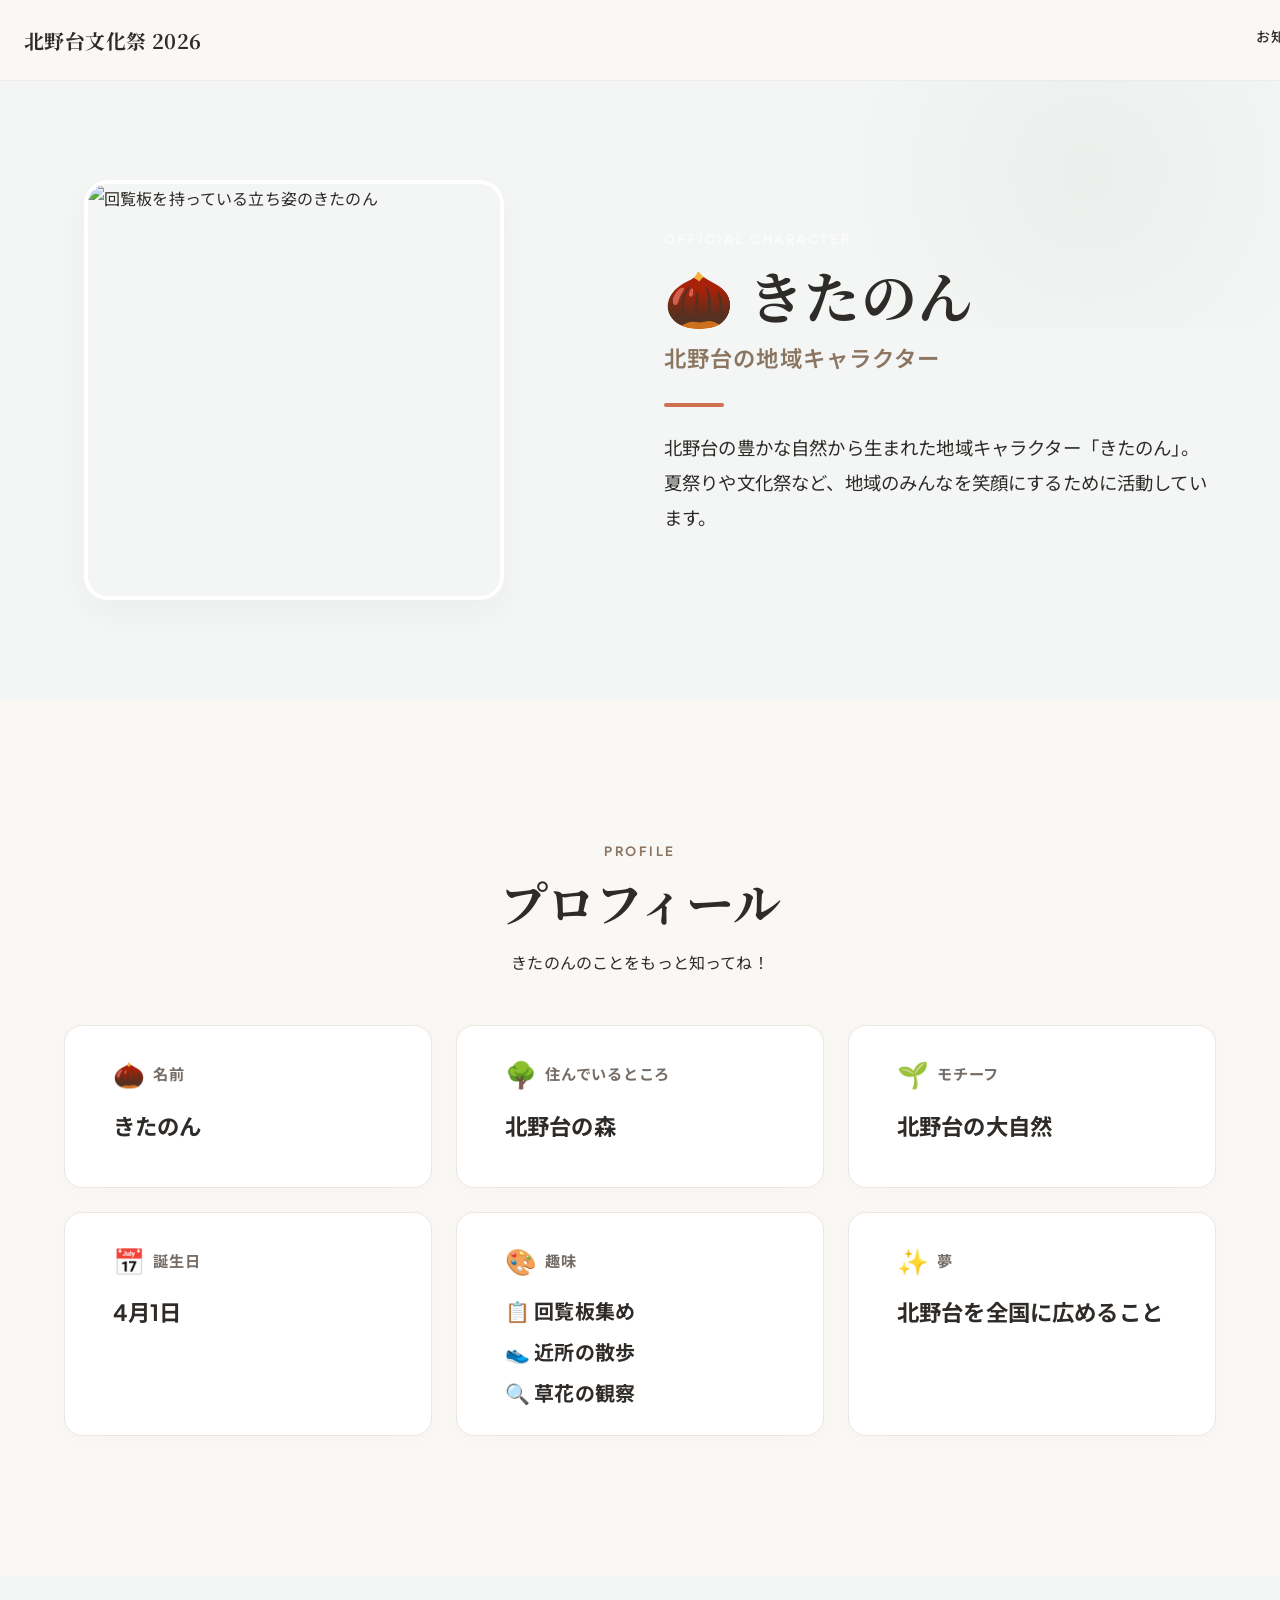
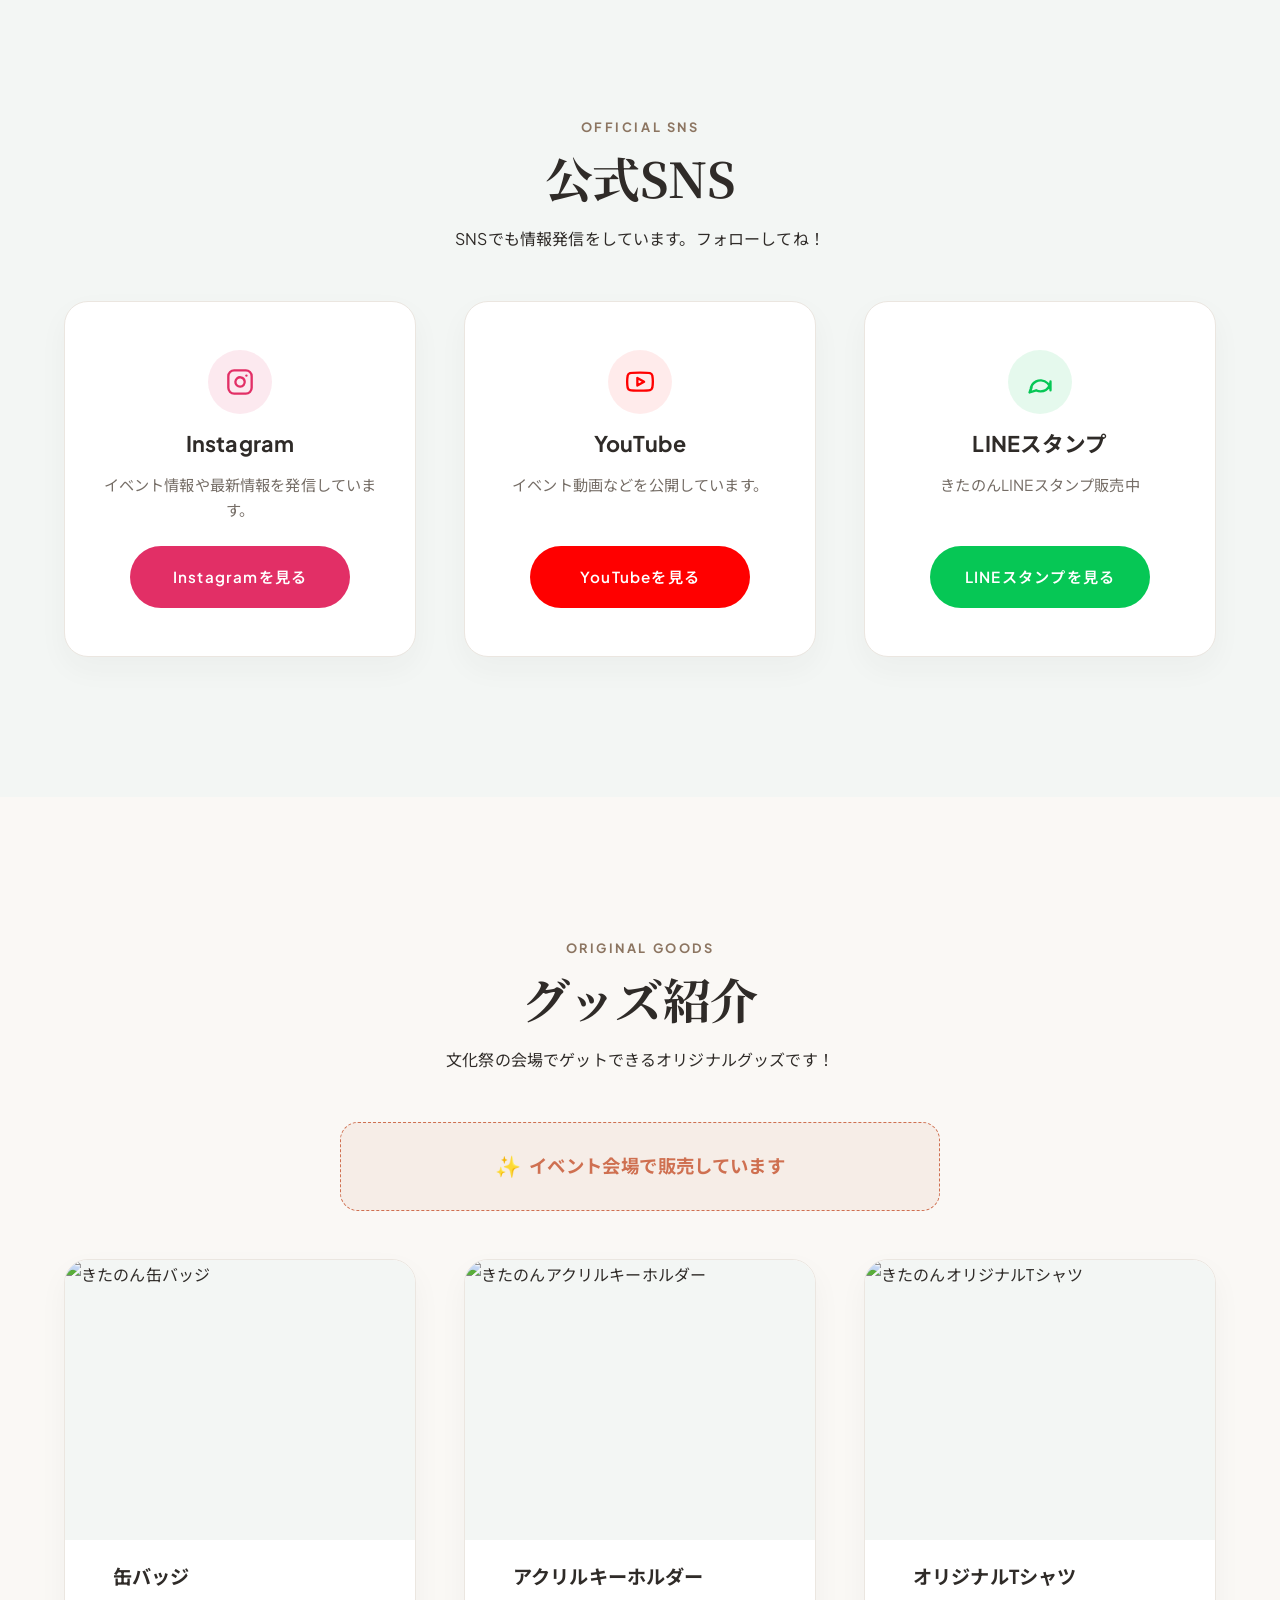
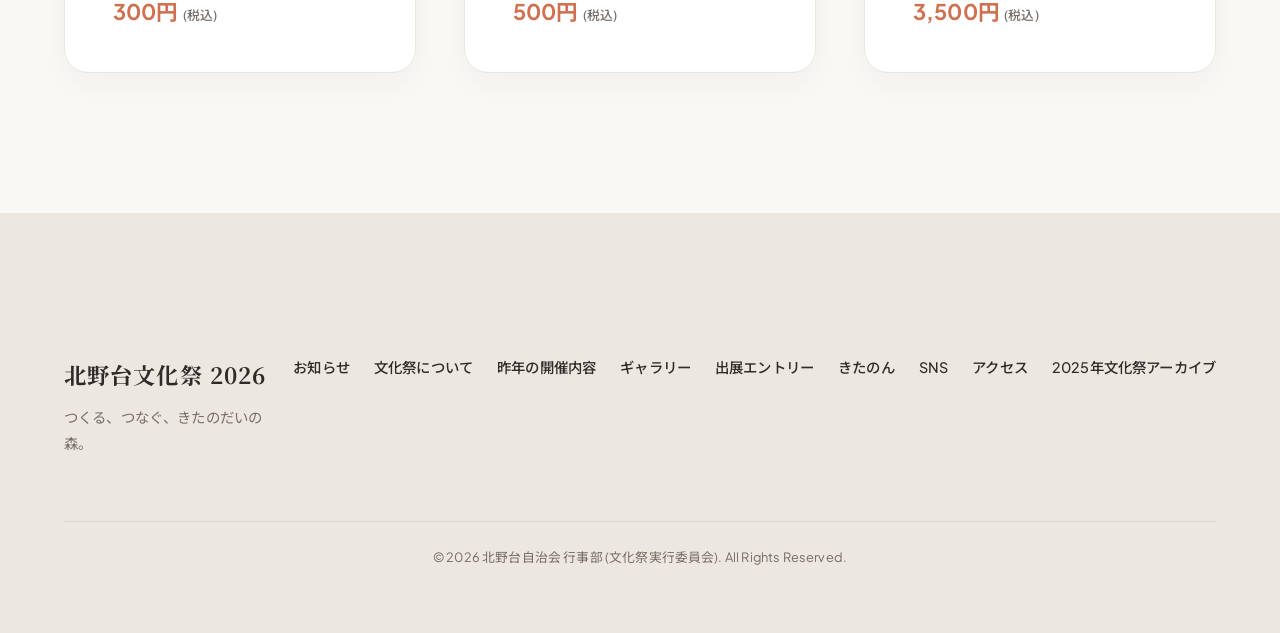
==== kitanon/index.html @ 53c48613 "Add files via upload" ====
<!DOCTYPE html>
<html lang="ja">
<head>
  <!-- Google tag (gtag.js) -->
  <script async src="https://www.googletagmanager.com/gtag/js?id=G-VJMRDQKWDQ"></script>
  <script>
    window.dataLayer = window.dataLayer || [];
    function gtag(){dataLayer.push(arguments);}
    gtag('js', new Date());

    gtag('config', 'G-VJMRDQKWDQ');
  </script>

  <meta charset="UTF-8">
  <meta name="viewport" content="width=device-width, initial-scale=1.0">
  <meta name="description" content="東京都八王子市北野台で開催される「北野台文化祭2026」の公式キャラクター「きたのん」の公式紹介ページです。プロフィール、公式SNS情報（Instagram, YouTube, LINEスタンプ）、オリジナルグッズ情報をご紹介します。">
  <meta name="keywords" content="きたのん,北野台文化祭,北野台自治会,地域キャラクター,八王子イベント">
  <title>案内役きたのん公式ページ｜北野台文化祭2026</title>
  <link rel="canonical" href="https://frxd89x89g-dot.github.io/kitanodai-bunkasai-2026/kitanon/">

  <!-- OGP / Facebook -->
  <meta property="og:type" content="website">
  <meta property="og:url" content="https://frxd89x89g-dot.github.io/kitanodai-bunkasai-2026/kitanon/">
  <meta property="og:title" content="案内役きたのん公式ページ｜北野台文化祭2026">
  <meta property="og:description" content="北野台の豊かな自然から生まれた地域キャラクター「きたのん」のご紹介。プロフィールやSNS、グッズ情報を掲載しています。">
  <meta property="og:image" content="https://frxd89x89g-dot.github.io/kitanodai-bunkasai-2026/assets/images/kitanon/kitanon_thumbsup.jpg">

  <!-- Twitter -->
  <meta property="twitter:card" content="summary_large_image">
  <meta property="twitter:url" content="https://frxd89x89g-dot.github.io/kitanodai-bunkasai-2026/kitanon/">
  <meta property="twitter:title" content="案内役きたのん公式ページ｜北野台文化祭2026">
  <meta property="twitter:description" content="北野台の豊かな自然から生まれた地域キャラクター「きたのん」のご紹介。">
  <meta property="twitter:image" content="https://frxd89x89g-dot.github.io/kitanodai-bunkasai-2026/assets/images/kitanon/kitanon_thumbsup.jpg">

  <!-- Preconnect to external assets -->
  <link rel="preconnect" href="https://fonts.googleapis.com">
  <link rel="preconnect" href="https://fonts.gstatic.com" crossorigin>

  <!-- Preload critical Hero resources -->
  <link rel="preload" href="../assets/images/kitanon/kitanon_kairan.jpg" as="image">

  <link rel="icon" type="image/png" href="../assets/images/favicon.png">
  <link rel="apple-touch-icon" href="../assets/images/favicon.png">

  <link rel="stylesheet" href="../index.css?v=9">

  <!-- JSON-LD Structured Data (WebPage, Organization) -->
  <script type="application/ld+json">
  [
    {
      "@context": "https://schema.org",
      "@type": "WebPage",
      "name": "案内役きたのん公式ページ｜北野台文化祭2026",
      "description": "北野台の豊かな自然から生まれた地域キャラクター「きたのん」のご紹介。プロフィールやSNS、グッズ情報を掲載しています。",
      "url": "https://frxd89x89g-dot.github.io/kitanodai-bunkasai-2026/kitanon/"
    }
  ]
  </script>
</head>
<body>

  <!-- ==========================================
       Header Navigation
       ========================================== -->
  <header class="header" id="header">
    <div class="header-container">
      <a href="../" class="logo">
        <span class="logo-text">北野台文化祭 2026</span>
      </a>
      <button class="nav-toggle" id="navToggle" aria-label="メニューを開閉する" aria-expanded="false">
        <span class="hamburger"></span>
      </button>
      <nav class="nav-menu" id="navMenu">
        <ul class="nav-list">
          <li><a href="../#news" class="nav-link">お知らせ</a></li>
          <li><a href="../#about" class="nav-link">文化祭について</a></li>
          <li><a href="../#highlights" class="nav-link">昨年の開催内容</a></li>
          <li><a href="../#gallery" class="nav-link">ギャラリー</a></li>
          <li><a href="../#entry" class="nav-link nav-cta">出展エントリー</a></li>
          <li><a href="#" class="nav-link active">きたのん</a></li>
          <li><a href="../#instagram" class="nav-link">SNS</a></li>
          <li><a href="../#access" class="nav-link">アクセス</a></li>
        </ul>
      </nav>
    </div>
  </header>

  <main class="kitanon-page-main">
    <!-- ==========================================
         Hero Section
         ========================================== -->
    <section class="section kitanon-hero-section">
      <div class="kitanon-hero-bg-decor"></div>
      <div class="container kitanon-hero-container">
        <div class="kitanon-hero-grid">
          <div class="kitanon-hero-img-wrapper">
            <img src="../assets/images/kitanon/kitanon_kairan.jpg" alt="回覧板を持っている立ち姿のきたのん" class="kitanon-hero-img" width="812" height="812" fetchpriority="high">
          </div>
          <div class="kitanon-hero-content">
            <span class="section-tag-light">Official Character</span>
            <h1 class="kitanon-hero-title">🌰 きたのん</h1>
            <p class="kitanon-hero-subtitle">北野台の地域キャラクター</p>
            <div class="kitanon-hero-divider"></div>
            <p class="kitanon-hero-description">
              北野台の豊かな自然から生まれた地域キャラクター「きたのん」。<br>
              夏祭りや文化祭など、地域のみんなを笑顔にするために活動しています。
            </p>
          </div>
        </div>
      </div>
    </section>

    <!-- ==========================================
         Profile Section
         ========================================== -->
    <section class="section kitanon-profile-section fade-in-section" id="profile">
      <div class="container">
        <div class="section-header">
          <span class="section-tag">Profile</span>
          <h2>プロフィール</h2>
          <p>きたのんのことをもっと知ってね！</p>
        </div>

        <div class="profile-card-grid">
          <!-- Name -->
          <div class="profile-card">
            <div class="profile-card-header">
              <span class="profile-card-icon">🌰</span>
              <h3>名前</h3>
            </div>
            <p class="profile-card-value font-serif">きたのん</p>
          </div>

          <!-- Lives in -->
          <div class="profile-card">
            <div class="profile-card-header">
              <span class="profile-card-icon">🌳</span>
              <h3>住んでいるところ</h3>
            </div>
            <p class="profile-card-value">北野台の森</p>
          </div>

          <!-- Motive -->
          <div class="profile-card">
            <div class="profile-card-header">
              <span class="profile-card-icon">🌱</span>
              <h3>モチーフ</h3>
            </div>
            <p class="profile-card-value">北野台の大自然</p>
          </div>

          <!-- Birthday -->
          <div class="profile-card">
            <div class="profile-card-header">
              <span class="profile-card-icon">📅</span>
              <h3>誕生日</h3>
            </div>
            <p class="profile-card-value">4月1日</p>
          </div>

          <!-- Hobbies -->
          <div class="profile-card profile-card-wide">
            <div class="profile-card-header">
              <span class="profile-card-icon">🎨</span>
              <h3>趣味</h3>
            </div>
            <ul class="profile-hobbies-list">
              <li>📋 回覧板集め</li>
              <li>👟 近所の散歩</li>
              <li>🔍 草花の観察</li>
            </ul>
          </div>

          <!-- Dream -->
          <div class="profile-card profile-card-wide">
            <div class="profile-card-header">
              <span class="profile-card-icon">✨</span>
              <h3>夢</h3>
            </div>
            <p class="profile-card-value">北野台を全国に広めること</p>
          </div>
        </div>
      </div>
    </section>

    <!-- ==========================================
         Official SNS Section
         ========================================== -->
    <section class="section kitanon-sns-section fade-in-section" id="sns">
      <div class="container">
        <div class="section-header">
          <span class="section-tag">Official SNS</span>
          <h2>公式SNS</h2>
          <p>SNSでも情報発信をしています。フォローしてね！</p>
        </div>

        <div class="sns-card-grid">
          <!-- Instagram -->
          <div class="sns-card instagram-card">
            <div class="sns-card-top">
              <div class="sns-brand-icon-wrapper">
                <svg width="24" height="24" viewBox="0 0 24 24" fill="none" stroke="currentColor" stroke-width="2" stroke-linecap="round" stroke-linejoin="round" class="sns-brand-svg"><rect x="2" y="2" width="20" height="20" rx="5" ry="5"></rect><path d="M16 11.37A4 4 0 1 1 12.63 8 4 4 0 0 1 16 11.37z"></path><line x1="17.5" y1="6.5" x2="17.51" y2="6.5"></line></svg>
              </div>
              <h3>Instagram</h3>
            </div>
            <p class="sns-card-text">イベント情報や最新情報を発信しています。</p>
            <a href="https://www.instagram.com/kitanon_official?igsh=emJiM3R0M3NsOXU2&utm_source=qr" target="_blank" rel="noopener noreferrer" class="btn btn-primary sns-card-btn">Instagramを見る</a>
          </div>

          <!-- YouTube -->
          <div class="sns-card youtube-card">
            <div class="sns-card-top">
              <div class="sns-brand-icon-wrapper">
                <svg width="24" height="24" viewBox="0 0 24 24" fill="none" stroke="currentColor" stroke-width="2" stroke-linecap="round" stroke-linejoin="round" class="sns-brand-svg"><path d="M22.54 6.42a2.78 2.78 0 0 0-1.94-2C18.88 4 12 4 12 4s-6.88 0-8.6.46a2.78 2.78 0 0 0-1.94 2A29 29 0 0 0 1 11.75a29 29 0 0 0 .46 5.33A2.78 2.78 0 0 0 3.4 19c1.72.46 8.6.46 8.6.46s6.88 0 8.6-.46a2.78 2.78 0 0 0 1.94-2 29 29 0 0 0 .46-5.25 29 29 0 0 0-.46-5.33z"></path><polygon points="9.75 15.02 15.5 11.75 9.75 8.48 9.75 15.02"></polygon></svg>
              </div>
              <h3>YouTube</h3>
            </div>
            <p class="sns-card-text">イベント動画などを公開しています。</p>
            <a href="https://youtube.com/@kitanon_channel?si=VOa-i3s51Gn154EG" target="_blank" rel="noopener noreferrer" class="btn btn-primary sns-card-btn">YouTubeを見る</a>
          </div>

          <!-- LINE Sticker -->
          <div class="sns-card line-card">
            <div class="sns-card-top">
              <div class="sns-brand-icon-wrapper">
                <svg width="24" height="24" viewBox="0 0 24 24" fill="none" stroke="currentColor" stroke-width="2" stroke-linecap="round" stroke-linejoin="round" class="sns-brand-svg"><path d="M21 11.5a8.38 8.38 0 0 1-.9 3.8 8.5 8.5 0 0 1-7.6 4.7 8.38 8.38 0 0 1-3.8-.9L3 21l1.9-5.7a8.38 8.38 0 0 1-.9 3.8 8.5 8.5 0 0 1 4.7-7.6 8.38 8.38 0 0 1 3.8-.9h.5a8.48 8.48 0 0 1 8 8v.5z"></path></svg>
              </div>
              <h3>LINEスタンプ</h3>
            </div>
            <p class="sns-card-text">きたのんLINEスタンプ販売中</p>
            <a href="https://store.line.me/stickershop/product/32856111/ja" target="_blank" rel="noopener noreferrer" class="btn btn-primary sns-card-btn">LINEスタンプを見る</a>
          </div>
        </div>
      </div>
    </section>

    <!-- ==========================================
         Goods Section
         ========================================== -->
    <section class="section kitanon-goods-section fade-in-section" id="goods">
      <div class="container">
        <div class="section-header">
          <span class="section-tag">Original Goods</span>
          <h2>グッズ紹介</h2>
          <p>文化祭の会場でゲットできるオリジナルグッズです！</p>
        </div>

        <div class="goods-venue-alert">
          <span class="alert-icon">✨</span>
          <span class="alert-text">イベント会場で販売しています</span>
        </div>

        <div class="goods-card-grid">
          <!-- Badge -->
          <div class="goods-card">
            <div class="goods-card-image-wrapper">
              <img src="../assets/images/kitanon/goods_badge.jpg" alt="きたのん缶バッジ" class="goods-card-img" width="1024" height="768" loading="lazy">
            </div>
            <div class="goods-card-body">
              <h3>缶バッジ</h3>
              <p class="goods-price">300円 <span class="tax-include">(税込)</span></p>
            </div>
          </div>

          <!-- Keyholder -->
          <div class="goods-card">
            <div class="goods-card-image-wrapper">
              <img src="../assets/images/kitanon/goods_keyholder.jpg" alt="きたのんアクリルキーホルダー" class="goods-card-img" width="768" height="1024" loading="lazy">
            </div>
            <div class="goods-card-body">
              <h3>アクリルキーホルダー</h3>
              <p class="goods-price">500円 <span class="tax-include">(税込)</span></p>
            </div>
          </div>

          <!-- T-shirt -->
          <div class="goods-card">
            <div class="goods-card-image-wrapper">
              <img src="../assets/images/kitanon/goods_tshirt.jpg" alt="きたのんオリジナルTシャツ" class="goods-card-img" width="1000" height="893" loading="lazy">
            </div>
            <div class="goods-card-body">
              <h3>オリジナルTシャツ</h3>
              <p class="goods-price">3,500円 <span class="tax-include">(税込)</span></p>
            </div>
          </div>
        </div>
      </div>
    </section>
  </main>

  <!-- ==========================================
       Footer Section
       ========================================== -->
  <footer class="footer">
    <div class="container footer-container">
      <div class="footer-brand">
        <span class="footer-logo">北野台文化祭 2026</span>
        <p>つくる、つなぐ、きたのだいの森。</p>
      </div>
      <div class="footer-links">
        <a href="../#news">お知らせ</a>
        <a href="../#about">文化祭について</a>
        <a href="../#highlights">昨年の開催内容</a>
        <a href="../#gallery">ギャラリー</a>
        <a href="../#entry">出展エントリー</a>
        <a href="#">きたのん</a>
        <a href="../#instagram">SNS</a>
        <a href="../#access">アクセス</a>
        <a href="https://sites.google.com/view/kitanodai-fes2025" target="_blank" rel="noopener noreferrer">2025年文化祭アーカイブ</a>
      </div>
      <div class="footer-copyright">
        <p>&copy; 2026 北野台自治会 行事部 (文化祭実行委員会). All Rights Reserved.</p>
      </div>
    </div>
  </footer>

  <script src="../index.js"></script>
</body>
</html>
---- index.css ----
@import url('https://fonts.googleapis.com/css2?family=Noto+Sans+JP:wght@400;500;700&family=Noto+Serif+JP:wght@400;700&family=Plus+Jakarta+Sans:wght@400;500;600;700&display=swap');

/* ==========================================================================
   Design System Variables (Sophisticated Japandi Style)
   ========================================================================== */
:root {
  /* Color Palette (Warm Ivory, Soft Greens, Earthy Accents) */
  --bg-color: #FAF8F5;         /* Warm Ivory background (Japandi/Airbnb) */
  --main-color: #5F7361;       /* Deep Sage Green */
  --main-color-light: #F3F6F4; /* Ultra-soft Sage tint for sections */
  --sub-color: #8C7561;        /* Muted Acorn Brown */
  --accent-color: #CF7051;     /* Terracotta Red-Orange */
  --accent-color-hover: #BF5E3E;
  --text-color: #2F2B28;       /* Warm Charcoal */
  --text-muted: #756D66;       /* Muted gray-brown for captions */
  --card-bg: #FFFFFF;
  --border-color: #EBE6E0;     /* Extremely subtle warm border */

  /* Typography */
  --font-serif: 'Noto Serif JP', serif;
  --font-sans: 'Plus Jakarta Sans', 'Noto Sans JP', sans-serif;

  /* Spacing (Generous Airbnb/Apple spacing) */
  --spacing-xs: 8px;
  --spacing-sm: 16px;
  --spacing-md: 24px;
  --spacing-lg: 48px;
  --spacing-xl: 140px;        /* Generous 140px margins for desktop */

  /* Border Radius (Rounder MUJI/Studio style) */
  --radius-sm: 10px;
  --radius-md: 18px;
  --radius-lg: 24px;          /* 24px rounded corners */
  --radius-full: 9999px;

  /* Shadows (Super soft, high-blur premium shadows) */
  --shadow-sm: 0 4px 20px rgba(47, 43, 40, 0.02);
  --shadow-md: 0 12px 30px rgba(47, 43, 40, 0.04);
  --shadow-lg: 0 20px 50px rgba(47, 43, 40, 0.06);

  /* Transitions (Studio/Apple style cubic-bezier) */
  --transition-base: all 0.6s cubic-bezier(0.16, 1, 0.3, 1);
  --transition-bounce: all 0.8s cubic-bezier(0.175, 0.885, 0.32, 1.1);
}

/* ==========================================================================
   Reset & Base Styles
   ========================================================================== */
html {
  scroll-behavior: smooth;
  scroll-padding-top: 80px;
}
@media (max-width: 480px) {
  html {
    scroll-padding-top: 64px;
  }
}
.mobile-only {
  display: none !important;
}
*, *::before, *::after {
  box-sizing: border-box;
  margin: 0;
  padding: 0;
}

body {
  font-family: var(--font-sans);
  background-color: var(--bg-color);
  color: var(--text-color);
  line-height: 1.85; /* Extremely readable line-height */
  font-size: 16px;
  -webkit-font-smoothing: antialiased;
  -moz-osx-font-smoothing: grayscale;
  overflow-x: hidden;
  letter-spacing: 0.01em;
}

/* Scrollbar styling */
::-webkit-scrollbar {
  width: 8px;
  height: 8px;
}
::-webkit-scrollbar-track {
  background: var(--bg-color);
}
::-webkit-scrollbar-thumb {
  background: var(--border-color);
  border-radius: var(--radius-full);
}
::-webkit-scrollbar-thumb:hover {
  background: var(--sub-color);
}

/* Headings with high contrast */
h1, h2, h3, h4 {
  font-family: var(--font-serif);
  font-weight: 700;
  line-height: 1.25;
  color: var(--text-color);
}

h1, h2, h3, .nav-link, .btn, .hero-title, .hero-tagline, .section-header h2, .card-content h3 {
  word-break: keep-all;
  overflow-wrap: break-word;
  line-break: strict;
}

body, p, li, .info-value, .card-content p, .entry-card, .section-header p {
  word-break: normal;
  overflow-wrap: break-word;
  line-break: strict;
}

h2 {
  font-size: clamp(2rem, 5vw, 3rem); /* Bold and large headings */
  letter-spacing: -0.01em;
  margin-bottom: var(--spacing-sm);
}

p {
  margin-bottom: var(--spacing-sm);
}

a {
  color: inherit;
  text-decoration: none;
  transition: var(--transition-base);
}

img {
  max-width: 100%;
  height: auto;
  display: block;
  object-fit: cover;
  border-radius: var(--radius-lg); /* Rounded images globally where logical */
}

/* ==========================================================================
   Layout Components
   ========================================================================== */
.container {
  width: 100%;
  max-width: 1200px;
  margin-left: auto;
  margin-right: auto;
  padding-left: var(--spacing-md);
  padding-right: var(--spacing-md);
}

.section {
  padding-top: clamp(80px, 12vw, var(--spacing-xl));
  padding-bottom: clamp(80px, 12vw, var(--spacing-xl));
  position: relative;
}

/* Elegant Premium Buttons */
.btn {
  display: inline-flex;
  align-items: center;
  justify-content: center;
  padding: 16px 36px;
  font-family: var(--font-sans);
  font-weight: 600;
  font-size: 0.95rem;
  letter-spacing: 0.08em;
  border-radius: var(--radius-full);
  border: 1px solid transparent;
  cursor: pointer;
  transition: var(--transition-base);
  text-align: center;
}

.btn-primary {
  background-color: var(--accent-color);
  color: #FFFFFF;
}

.btn-primary:hover, .btn-primary:active {
  background-color: var(--accent-color-hover);
  transform: translateY(-4px); /* Float up on hover */
  box-shadow: 0 12px 28px rgba(207, 112, 81, 0.25);
}

.btn-outline {
  background-color: transparent;
  border: 1.5px solid var(--sub-color);
  color: var(--sub-color);
}

.btn-outline:hover, .btn-outline:active {
  background-color: var(--sub-color);
  color: #FFFFFF;
  transform: translateY(-4px);
  box-shadow: 0 12px 28px rgba(140, 117, 97, 0.2);
}

.btn-white {
  background-color: #FFFFFF;
  color: var(--text-color);
  border: 1px solid var(--border-color);
  box-shadow: var(--shadow-sm);
}

.btn-white:hover, .btn-white:active {
  transform: translateY(-4px);
  box-shadow: 0 12px 28px rgba(47, 43, 40, 0.08);
}

.btn-link {
  padding: 0;
  font-weight: 700;
  color: var(--accent-color);
  border-bottom: 2px solid transparent;
  border-radius: 0;
  letter-spacing: 0.05em;
}

.btn-link:hover {
  border-color: var(--accent-color);
}

/* Section Header Utility */
.section-header {
  text-align: center;
  margin-bottom: var(--spacing-lg);
  max-width: 650px;
  margin-left: auto;
  margin-right: auto;
}

.section-tag {
  font-family: var(--font-sans);
  font-size: 0.8rem;
  font-weight: 700;
  text-transform: uppercase;
  letter-spacing: 0.2em; /* Broad letter spacing */
  color: var(--sub-color);
  margin-bottom: var(--spacing-xs);
  display: block;
}

/* Smooth Scrolling Fade In Animation */
.fade-in-section {
  opacity: 0;
  transform: translateY(40px);
  visibility: hidden;
  transition: opacity 1.2s cubic-bezier(0.16, 1, 0.3, 1), transform 1.2s cubic-bezier(0.16, 1, 0.3, 1);
  will-change: opacity, transform;
}

.fade-in-section.is-visible {
  opacity: 1;
  transform: none;
  visibility: visible;
}

/* ==========================================================================
   Header Navigation Styles
   ========================================================================== */
.header {
  position: fixed;
  top: 0;
  left: 0;
  width: 100%;
  z-index: 1000;
  background-color: rgba(250, 248, 245, 0.8); /* Glass header */
  backdrop-filter: blur(20px);
  -webkit-backdrop-filter: blur(20px);
  border-bottom: 1px solid rgba(47, 43, 40, 0.05);
  transition: var(--transition-base);
}

.header-container {
  display: flex;
  align-items: center;
  justify-content: space-between;
  height: 80px; /* Slightly taller header */
  max-width: 1400px;
  margin: 0 auto;
  padding: 0 var(--spacing-md);
}

.logo {
  font-family: var(--font-serif);
  white-space: nowrap;
}

.logo-text {
  font-family: 'Noto Serif JP', var(--font-serif), serif !important;
  font-weight: 700;
  font-style: normal;
  font-size: 1.35rem;
  color: var(--text-color);
  letter-spacing: 0.02em;
  white-space: nowrap;
}

.logo,
.logo-text,
.nav-link,
.nav-cta {
  white-space: nowrap !important;
  word-break: keep-all;
  overflow-wrap: normal;
}

.nav-toggle {
  display: flex;
  align-items: center;
  justify-content: center;
  width: 44px;
  height: 44px;
  background: transparent;
  border: none;
  cursor: pointer;
  z-index: 1001;
}

.hamburger {
  position: relative;
  width: 24px;
  height: 1.5px;
  background-color: var(--text-color);
  transition: var(--transition-base);
}

.hamburger::before, .hamburger::after {
  content: '';
  position: absolute;
  width: 24px;
  height: 1.5px;
  background-color: var(--text-color);
  left: 0;
  transition: var(--transition-base);
}

.hamburger::before { top: -6px; }
.hamburger::after { bottom: -6px; }

/* Hamburger Transform to X */
.nav-toggle[aria-expanded="true"] .hamburger {
  background-color: transparent;
}
.nav-toggle[aria-expanded="true"] .hamburger::before {
  transform: rotate(45deg);
  top: 0;
}
.nav-toggle[aria-expanded="true"] .hamburger::after {
  transform: rotate(-45deg);
  bottom: 0;
}

.nav-menu {
  position: fixed;
  top: 0;
  right: 0;
  width: 100%;
  height: 100vh;
  background-color: var(--bg-color);
  padding: 100px var(--spacing-md) var(--spacing-md);
  display: flex;
  flex-direction: column;
  z-index: 999;
  transform: translateX(100%);
  transition: var(--transition-base);
  box-shadow: var(--shadow-lg);
  visibility: hidden; /* Prevent horizontal overflow when hidden */
}

.nav-menu.is-active {
  transform: translateX(0);
  visibility: visible;
}

.nav-list {
  list-style: none;
  display: flex;
  flex-direction: column;
  gap: var(--spacing-md);
}

.nav-link {
  font-family: var(--font-serif);
  font-size: 1.5rem;
  font-weight: 700;
  color: var(--text-color);
  display: block;
  padding: 8px 0;
  border-bottom: 1px solid transparent;
  white-space: nowrap;
}

.nav-link:hover {
  color: var(--accent-color);
}

.nav-link.nav-cta {
  background-color: var(--accent-color);
  color: #FFFFFF !important;
  font-family: var(--font-sans) !important;
  font-size: 1.1rem !important;
  font-weight: 600 !important;
  text-align: center;
  padding: 12px 24px !important;
  border-radius: var(--radius-full);
  margin-top: var(--spacing-sm);
  display: block !important;
  box-shadow: 0 4px 12px rgba(207, 112, 81, 0.15);
  border-bottom: none !important;
  width: 100%;
}

.nav-link.nav-cta:hover {
  background-color: var(--accent-color-hover);
  transform: translateY(-2px);
}

@media (min-width: 1024px) {
  .nav-toggle {
    display: none;
  }
  .nav-menu {
    position: static;
    width: auto;
    height: auto;
    background-color: transparent;
    padding: 0;
    flex-direction: row;
    box-shadow: none;
    align-items: center;
    visibility: visible;
  }
  .nav-list {
    flex-direction: row;
    gap: 18px; /* Default gap between 18px and 24px */
    align-items: center;
  }
  .nav-link {
    font-family: var(--font-sans);
    font-weight: 500;
    color: var(--text-color);
    padding: 0;
    letter-spacing: 0.05em;
    white-space: nowrap; /* Prevent line wrapping on PC */
    font-size: 0.85rem; /* Default compact font size for narrower PC screens (1024px) */
  }
  .nav-link::after {
    content: '';
    display: block;
    width: 0;
    height: 1px;
    background: var(--accent-color);
    transition: width 0.3s;
    margin-top: 4px;
  }
  .nav-link:hover::after {
    width: 100%;
  }

  .logo-text {
    font-size: 1.15rem !important; /* Slightly smaller logo text for 1024px */
  }

  .nav-link.nav-cta {
    background-color: var(--accent-color);
    color: #FFFFFF !important;
    font-family: var(--font-sans) !important;
    font-size: 0.9rem !important;
    font-weight: 700 !important; /* Bold 700 for CTA */
    padding: 10px 18px !important; /* Padding 10px 18px */
    border-radius: 9999px !important; /* Fully rounded border radius */
    margin-top: 0;
    display: inline-flex !important;
    align-items: center;
    justify-content: center;
    box-shadow: 0 4px 12px rgba(207, 112, 81, 0.15);
    transition: var(--transition-base);
  }

  .nav-link.nav-cta:hover {
    background-color: var(--accent-color-hover);
    transform: translateY(-2px);
    box-shadow: 0 6px 16px rgba(207, 112, 81, 0.25);
  }

  .nav-link.nav-cta::after {
    display: none !important;
  }
}

/* Sub-breakpoint: 1200px - 1439px screen width nav optimization */
@media (min-width: 1200px) and (max-width: 1439px) {
  .nav-list {
    gap: 20px;
  }
  .nav-link {
    font-size: 0.875rem;
  }
  .logo-text {
    font-size: 1.25rem !important;
  }
}

/* Sub-breakpoint: 1440px and up screen width nav optimization */
@media (min-width: 1440px) {
  .nav-list {
    gap: 24px;
  }
  .nav-link {
    font-size: 0.9rem;
  }
  .logo-text {
    font-size: 1.35rem !important;
  }
}

/* ==========================================================================
   1. Hero Section Styles (Fully responsive, Japandi Glassmorphism)
   ========================================================================== */
.hero-section {
  position: relative;
  height: 92vh; /* Fills screen comfortably */
  min-height: 480px; /* Reduced for smaller smartphones like iPhone SE */
  display: flex;
  align-items: center;
  overflow: hidden;
  padding-top: 80px;
  background-color: var(--main-color-light);
}

.hero-bg {
  position: absolute;
  top: 0;
  left: 0;
  width: 100%;
  height: 100%;
  z-index: 1;
}

.hero-overlay {
  position: absolute;
  top: 0;
  left: 0;
  width: 100%;
  height: 100%;
  /* Gentle gradient, keeps images bright yet characters readable */
  background: linear-gradient(135deg, rgba(250, 248, 245, 0.35) 0%, rgba(240, 244, 241, 0.5) 100%);
  z-index: 2;
}

.hero-collage {
  display: flex;
  width: 100%;
  height: 100%;
}

.collage-img {
  width: 50%;
  height: 100%;
  background-size: cover;
  background-position: center;
  filter: contrast(96%) opacity(90%);
  transition: transform 12s cubic-bezier(0.16, 1, 0.3, 1);
  border-radius: 0; /* Collage fills bounds */
}

.hero-section:hover .collage-img {
  transform: scale(1.04);
}

.hero-container {
  position: relative;
  z-index: 3;
  width: 100%;
  height: 100%;
  display: flex;
  align-items: center;
}

.hero-content {
  width: 100%;
  display: flex;
  justify-content: flex-start;
  align-items: center;
}

/* Semi-transparent Glassmorphism Card */
.hero-card {
  background: rgba(250, 248, 245, 0.86);
  padding: var(--spacing-md);
  border-radius: var(--radius-lg);
  backdrop-filter: blur(20px);
  -webkit-backdrop-filter: blur(20px);
  border: 1px solid rgba(255, 255, 255, 0.8);
  box-shadow: 0 20px 50px rgba(47, 43, 40, 0.05);
  max-width: 540px;
  width: 100%;
  opacity: 0;
  transform: translateY(40px);
  animation: heroCardReveal 1.2s cubic-bezier(0.16, 1, 0.3, 1) forwards;
  animation-delay: 0.2s;
}

@keyframes heroCardReveal {
  to {
    opacity: 1;
    transform: translateY(0);
  }
}

.hero-tagline {
  display: block;
  font-family: var(--font-sans);
  font-size: clamp(0.85rem, 1.2vw, 1rem);
  font-weight: 600;
  letter-spacing: 0.15em;
  color: var(--accent-color);
  margin-bottom: var(--spacing-xs);
}

.hero-title {
  font-family: var(--font-serif);
  font-size: clamp(2rem, 3.8vw, 3.2rem);
  font-weight: 700;
  color: var(--text-color);
  line-height: 1.2;
  margin-bottom: var(--spacing-xs);
  letter-spacing: 0.02em;
}

.hero-meta-divider {
  width: 60px;
  height: 2px;
  background-color: var(--accent-color);
  margin: var(--spacing-md) 0;
}

.hero-schedule {
  font-family: var(--font-sans);
  font-size: clamp(1rem, 1.3vw, 1.15rem);
  font-weight: 600;
  color: var(--text-color);
  margin-bottom: 0.25rem;
}

.hero-venue {
  font-family: var(--font-sans);
  font-size: clamp(0.9rem, 1.1vw, 1rem);
  color: var(--text-muted);
  margin-bottom: var(--spacing-lg);
}

.hero-actions {
  display: flex;
  flex-direction: column;
  gap: var(--spacing-sm);
  width: 100%;
}

.hero-actions .btn {
  width: 100%;
  box-sizing: border-box;
}

@media (min-width: 600px) {
  .hero-actions {
    flex-direction: row;
    align-items: center;
  }
  .hero-actions .btn {
    width: auto;
  }
}

.hero-deadline-sub {
  font-family: var(--font-sans);
  font-size: 0.85rem;
  color: var(--accent-color);
  margin-top: 14px;
  font-weight: 600;
  letter-spacing: 0.05em;
  display: flex;
  align-items: center;
  gap: 6px;
}

/* Pop-up Kitanon */
.hero-kitanon-pop {
  position: absolute;
  bottom: 20px;
  right: 25px;
  width: 85px;
  z-index: 4;
  transform: translateY(10px);
  opacity: 0;
  transition: transform 1.2s cubic-bezier(0.16, 1, 0.3, 1), opacity 1.2s ease;
}

.hero-kitanon-pop.is-active {
  transform: translateY(0);
  opacity: 1;
}

.hero-kitanon-pop img {
  width: 100%;
  height: auto;
  display: block;
  border-radius: 0;
  box-shadow: none;
  background: transparent;
}

@media (min-width: 768px) {
  .hero-kitanon-pop {
    width: 120px;
    right: 50px;
    bottom: 30px;
  }
}

@media (min-width: 1024px) {
  .hero-section {
    height: 88vh;
  }
  .hero-card {
    max-width: 580px;
    padding: var(--spacing-lg);
  }
}

/* ==========================================================================
   1.5. News Section Styles
   ========================================================================== */
.news-section {
  background-color: var(--bg-color);
  padding-top: var(--spacing-md);
  padding-bottom: var(--spacing-md);
  border-bottom: 1px solid var(--border-color);
}

.news-list {
  max-width: 800px;
  margin: 0 auto;
  display: flex;
  flex-direction: column;
  gap: var(--spacing-sm);
}

.news-item {
  display: flex;
  flex-direction: column;
  padding: var(--spacing-md) 0;
  border-bottom: 1px dashed var(--border-color);
  transition: var(--transition-base);
}

.news-item:last-child {
  border-bottom: none;
}

.news-item:hover {
  transform: translateX(4px);
}

.news-date {
  font-family: var(--font-sans);
  font-weight: 700;
  font-size: 0.85rem;
  color: var(--accent-color);
  margin-bottom: 4px;
  letter-spacing: 0.1em;
}

.news-text {
  font-size: 1rem;
  font-weight: 500;
  color: var(--text-color);
  margin-bottom: 0;
}

.news-content {
  display: flex;
  flex-direction: column;
  gap: var(--spacing-xs);
  flex: 1;
}

.news-item-title {
  font-size: 1.1rem;
  font-family: var(--font-sans);
  font-weight: 700;
  color: var(--text-color);
}

.news-item-body {
  font-size: 0.95rem;
  color: var(--text-muted);
  margin-bottom: 4px;
  line-height: 1.6;
}

.news-link-btn {
  font-size: 0.9rem;
  font-weight: 600;
  color: var(--accent-color);
  display: inline-flex;
  align-items: center;
  border-bottom: 1px solid transparent;
  width: fit-content;
}

.news-link-btn:hover {
  border-color: var(--accent-color);
  color: var(--accent-color-hover);
}

@media (min-width: 768px) {
  .news-item {
    flex-direction: row;
    gap: var(--spacing-md);
    padding: var(--spacing-md) var(--spacing-lg);
  }
  .news-date {
    flex: 0 0 120px;
    margin-bottom: 0;
  }
}

/* ==========================================================================
   2. About Section Styles
   ========================================================================== */
.about-grid {
  display: grid;
  grid-template-columns: 1fr;
  gap: var(--spacing-lg);
  align-items: center;
}

.about-content h2 {
  margin-bottom: var(--spacing-md);
}

.about-content p {
  font-size: 1.05rem;
  color: var(--text-muted);
  margin-bottom: var(--spacing-md);
}

/* Elegant theme display cards */
.theme-info-box {
  background-color: var(--main-color-light);
  border: 1px solid rgba(47, 43, 40, 0.05);
  border-radius: var(--radius-lg); /* 24px corners */
  padding: var(--spacing-md) var(--spacing-lg);
  margin-bottom: var(--spacing-lg);
  display: flex;
  flex-direction: column;
  gap: var(--spacing-sm);
  box-shadow: var(--shadow-sm);
}

.theme-info-item {
  display: flex;
  flex-direction: column;
  gap: 4px;
}

.theme-label {
  font-family: var(--font-sans);
  font-size: 0.8rem;
  font-weight: 700;
  color: var(--sub-color);
  text-transform: uppercase;
  letter-spacing: 0.1em;
}

.theme-value {
  font-family: var(--font-serif);
  font-size: 1.2rem;
  font-weight: 700;
  color: var(--text-color);
}

.theme-text-block {
  display: inline;
}

.theme-subtext {
  font-family: var(--font-sans);
  font-size: 0.8rem;
  font-weight: 600;
  color: var(--accent-color);
  margin-left: 6px;
  display: inline-block;
}

@media (min-width: 768px) {
  .theme-info-box {
    flex-direction: row;
    justify-content: space-between;
    padding: var(--spacing-lg);
    gap: var(--spacing-md);
  }
  .theme-info-item {
    flex: 1;
  }
  .theme-info-item:first-child {
    border-right: 1px solid var(--border-color);
    padding-right: var(--spacing-md);
    margin-right: var(--spacing-md);
  }
}

.about-image-wrapper {
  display: flex;
  justify-content: center;
}

/* Organic Asymmetry Frame */
.organic-frame {
  width: 100%;
  max-width: 450px;
  height: 350px;
  border-radius: 42% 58% 70% 30% / 45% 45% 55% 55%;
  overflow: hidden;
  box-shadow: var(--shadow-lg);
  animation: organicMorph 8s ease-in-out infinite;
}

.about-img {
  width: 100%;
  height: 100%;
  object-fit: cover;
  transition: var(--transition-base);
}

.organic-frame:hover .about-img {
  transform: scale(1.05);
}

@keyframes organicMorph {
  0% { border-radius: 42% 58% 70% 30% / 45% 45% 55% 55%; }
  50% { border-radius: 70% 30% 52% 48% / 60% 40% 60% 40%; }
  100% { border-radius: 42% 58% 70% 30% / 45% 45% 55% 55%; }
}

@media (min-width: 768px) {
  .about-grid {
    grid-template-columns: 1.2fr 1fr;
    gap: var(--spacing-xl);
  }
  .organic-frame {
    height: 450px;
  }
}

/* ==========================================================================
   3. Highlights Section Styles
   ========================================================================== */
.highlights-section {
  background-color: var(--card-bg);
}

.section-notice-banner {
  background-color: var(--main-color-light);
  border: 1px solid var(--border-color);
  color: var(--text-color);
  padding: var(--spacing-md);
  border-radius: var(--radius-lg);
  font-size: 0.95rem;
  line-height: 1.6;
  max-width: 800px;
  margin: 0 auto var(--spacing-lg);
  text-align: center;
  font-weight: 500;
  box-shadow: var(--shadow-sm);
}

.highlights-carousel-wrapper {
  position: relative;
  margin-bottom: var(--spacing-lg);
  padding: var(--spacing-sm) 0;
}

@media (max-width: 1023px) {
  .highlights-carousel-wrapper {
    overflow: hidden;
    margin-left: calc(-1 * var(--spacing-md));
    margin-right: calc(-1 * var(--spacing-md));
  }
}

/* Horizontal Swiper styling */
.highlights-carousel {
  display: flex;
  gap: var(--spacing-md);
  overflow-x: auto;
  scroll-snap-type: x mandatory;
  scrollbar-width: none;
  padding: 0 var(--spacing-md) var(--spacing-md);
  margin: 0;
}

.highlights-carousel::-webkit-scrollbar {
  display: none;
}

.highlight-card {
  flex: 0 0 85%;
  scroll-snap-align: center;
  background-color: var(--bg-color);
  border-radius: var(--radius-lg); /* 24px corners */
  box-shadow: var(--shadow-sm);
  overflow: hidden;
  transition: var(--transition-base);
  border: 1px solid var(--border-color);
}

.highlight-card:hover {
  transform: translateY(-6px); /* Float up gently */
  box-shadow: var(--shadow-md);
}

.card-image {
  height: 220px;
  width: 100%;
  position: relative;
  overflow: hidden;
}

.card-image img {
  width: 100%;
  height: 100%;
  object-fit: cover;
  transition: var(--transition-base);
  border-radius: 0; /* Fits card borders */
}

.highlight-card:hover .card-image img {
  transform: scale(1.05);
}

.card-content {
  padding: var(--spacing-md) var(--spacing-lg);
  position: relative;
}

.card-num {
  font-family: var(--font-sans);
  font-size: 3.5rem;
  font-weight: 700;
  color: var(--main-color);
  opacity: 0.12;
  position: absolute;
  top: -10px;
  right: var(--spacing-md);
  line-height: 1;
}

.card-content h3 {
  font-size: 1.3rem;
  margin-bottom: var(--spacing-xs);
  color: var(--text-color);
}

.card-content p {
  font-size: 0.95rem;
  color: var(--text-muted);
  line-height: 1.7;
}

.carousel-dots {
  display: flex;
  justify-content: center;
  gap: var(--spacing-xs);
  margin-top: var(--spacing-sm);
}

.dot {
  width: 8px;
  height: 8px;
  border-radius: 50%;
  background-color: var(--border-color);
  transition: var(--transition-base);
}

.dot.is-active {
  background-color: var(--main-color);
  width: 24px;
  border-radius: var(--radius-full);
}

.highlights-footer {
  text-align: center;
  margin-top: var(--spacing-md);
}

@media (min-width: 768px) {
  .highlight-card {
    flex: 0 0 45%;
  }
}

@media (min-width: 1024px) {
  .highlight-card {
    flex: 0 0 31.333%;
  }
  .highlights-carousel {
    justify-content: center;
    scroll-snap-type: none;
    padding: 0;
    margin: 0;
  }
  .carousel-dots {
    display: none;
  }
}

/* ==========================================================================
   4. Gallery Section Styles
   ========================================================================== */
.gallery-masonry {
  display: grid;
  grid-template-columns: 1fr;
  gap: var(--spacing-md);
}

.gallery-item {
  position: relative;
  border-radius: var(--radius-lg); /* 24px corners */
  overflow: hidden;
  box-shadow: var(--shadow-sm);
  cursor: pointer;
  height: 250px;
  border: 1px solid var(--border-color);
}

.gallery-item img {
  width: 100%;
  height: 100%;
  object-fit: cover;
  transition: var(--transition-base);
  filter: brightness(1.01) contrast(0.98) saturate(1.02);
  border-radius: 0;
}

.gallery-item-hover {
  position: absolute;
  top: 0;
  left: 0;
  width: 100%;
  height: 100%;
  background-color: rgba(47, 43, 40, 0.45);
  display: flex;
  flex-direction: column;
  align-items: center;
  justify-content: center;
  gap: var(--spacing-xs);
  opacity: 0;
  transition: var(--transition-base);
  backdrop-filter: blur(6px);
  -webkit-backdrop-filter: blur(6px);
  padding: var(--spacing-md);
  text-align: center;
}

.gallery-tag {
  color: #FFFFFF;
  background-color: var(--main-color);
  font-family: var(--font-sans);
  font-weight: 600;
  font-size: 0.75rem;
  letter-spacing: 0.15em;
  padding: 6px 14px;
  border-radius: var(--radius-full);
  margin-bottom: var(--spacing-xs);
}

.gallery-action {
  color: #FFFFFF;
  font-family: var(--font-sans);
  font-weight: 600;
  font-size: 0.9rem;
  letter-spacing: 0.05em;
  padding: 8px 20px;
  border: 1px solid #FFFFFF;
  border-radius: var(--radius-full);
  transition: var(--transition-base);
}

.gallery-action:hover {
  background-color: #FFFFFF;
  color: var(--text-color);
}

.gallery-item:hover img {
  transform: scale(1.06);
}

.gallery-item:hover .gallery-item-hover {
  opacity: 1;
}

.gallery-footer {
  text-align: center;
  margin-top: var(--spacing-lg);
}

@media (min-width: 768px) {
  .gallery-masonry {
    grid-template-columns: repeat(3, 1fr);
  }
  .gallery-item-tall {
    grid-row: span 2;
    height: calc(500px + var(--spacing-md));
  }
}

/* ==========================================================================
   4.5. Entry Section Styles (出展エントリー受付中)
   ========================================================================== */
.entry-section {
  background-color: #F8F4F0; /* Warm sand beige */
  border-top: 1px solid var(--border-color);
  border-bottom: 1px solid var(--border-color);
}

.entry-badge {
  display: inline-block;
  background-color: var(--accent-color);
  color: #FFFFFF;
  font-family: var(--font-sans);
  font-weight: 700;
  font-size: 0.8rem;
  letter-spacing: 0.1em;
  padding: 4px 16px;
  border-radius: var(--radius-full);
  margin-bottom: var(--spacing-sm);
  text-transform: uppercase;
  box-shadow: 0 4px 10px rgba(207, 112, 81, 0.15);
}

.entry-subtitle {
  font-size: clamp(1.05rem, 2vw, 1.25rem);
  color: var(--text-color);
  font-weight: 500;
  margin-top: var(--spacing-xs);
  line-height: 1.6;
}

.entry-highlight-box {
  background-color: var(--card-bg);
  border-radius: var(--radius-lg);
  border: 1.5px solid var(--border-color);
  padding: var(--spacing-md) var(--spacing-lg);
  max-width: 750px;
  margin: 0 auto var(--spacing-lg);
  text-align: center;
  box-shadow: var(--shadow-md);
}

.entry-deadline-banner {
  display: flex;
  flex-direction: column;
  align-items: center;
  justify-content: center;
  gap: var(--spacing-xs);
  margin-bottom: var(--spacing-xs);
}

@media (min-width: 600px) {
  .entry-deadline-banner {
    flex-direction: row;
    gap: var(--spacing-md);
  }
}

.deadline-label {
  background-color: var(--accent-color);
  color: #FFFFFF;
  font-family: var(--font-sans);
  font-weight: 700;
  font-size: 0.85rem;
  padding: 4px 12px;
  border-radius: var(--radius-sm);
  letter-spacing: 0.1em;
}

.deadline-date {
  font-family: var(--font-serif);
  font-size: clamp(1.4rem, 2.5vw, 1.85rem);
  font-weight: 700;
  color: var(--accent-color);
}

.entry-highlight-text {
  font-size: 0.9rem;
  color: var(--text-muted);
  margin-bottom: 0;
  line-height: 1.6;
  font-weight: 500;
}

.entry-grid {
  display: grid;
  grid-template-columns: 1fr;
  gap: var(--spacing-md);
  max-width: 1000px;
  margin: 0 auto var(--spacing-lg);
}

@media (min-width: 600px) {
  .entry-grid {
    grid-template-columns: repeat(2, 1fr);
  }
}

@media (min-width: 1024px) {
  .entry-grid {
    grid-template-columns: repeat(4, 1fr);
  }
}

.entry-card {
  background-color: var(--card-bg);
  border-radius: var(--radius-md); /* 18px corners */
  padding: var(--spacing-md);
  border: 1px solid var(--border-color);
  box-shadow: var(--shadow-sm);
  display: flex;
  flex-direction: column;
  align-items: center;
  text-align: center;
  gap: var(--spacing-sm);
  transition: var(--transition-base);
}

.entry-card:hover {
  transform: translateY(-4px);
  box-shadow: var(--shadow-md);
}

.entry-card-icon {
  width: 48px;
  height: 48px;
  border-radius: var(--radius-full);
  background-color: var(--main-color-light);
  color: var(--main-color);
  display: flex;
  align-items: center;
  justify-content: center;
}

.entry-card-icon svg {
  width: 24px;
  height: 24px;
  display: block;
}

.entry-card-text {
  font-size: 0.95rem;
  color: var(--text-color);
  line-height: 1.65;
  margin-bottom: 0;
}

.entry-card-text strong {
  color: var(--accent-color);
}

.entry-action-wrapper {
  text-align: center;
  margin-top: var(--spacing-lg);
}

.btn-large {
  padding: 18px 48px;
  font-size: 1.05rem;
  box-shadow: 0 8px 24px rgba(207, 112, 81, 0.15);
}

.btn-pulse {
  animation: ctaPulse 2s infinite;
}

@keyframes ctaPulse {
  0% {
    box-shadow: 0 0 0 0 rgba(207, 112, 81, 0.45);
  }
  70% {
    box-shadow: 0 0 0 10px rgba(207, 112, 81, 0);
  }
  100% {
    box-shadow: 0 0 0 0 rgba(207, 112, 81, 0);
  }
}

/* ==========================================================================
   5. Kitanon Section Styles
   ========================================================================== */
.kitanon-section {
  background-color: var(--main-color);
  color: #FFFFFF;
  overflow: hidden;
}

.kitanon-bg-decor {
  position: absolute;
  top: -20%;
  left: -20%;
  width: 60%;
  height: 60%;
  background: radial-gradient(circle, rgba(255, 255, 255, 0.08) 0%, transparent 70%);
  z-index: 1;
  pointer-events: none;
}

.kitanon-container {
  position: relative;
  z-index: 2;
}

.kitanon-grid {
  display: grid;
  grid-template-columns: 1fr;
  gap: var(--spacing-lg);
  align-items: center;
}

.kitanon-img-wrapper {
  display: flex;
  justify-content: center;
}

.kitanon-main-img {
  max-width: 220px;
  border-radius: 0;
  box-shadow: none;
  background: transparent;
  animation: floatKitanon 4s ease-in-out infinite;
}

@keyframes floatKitanon {
  0% { transform: translateY(0); }
  50% { transform: translateY(-10px); }
  100% { transform: translateY(0); }
}

.section-tag-light {
  font-family: var(--font-sans);
  font-size: 0.8rem;
  font-weight: 700;
  text-transform: uppercase;
  letter-spacing: 0.2em;
  color: rgba(255, 255, 255, 0.7);
  margin-bottom: var(--spacing-xs);
  display: block;
}

.kitanon-content h2 {
  color: #FFFFFF;
  margin-bottom: var(--spacing-md);
}

.kitanon-content p {
  color: rgba(255, 255, 255, 0.95);
  font-size: 1.05rem;
  line-height: 1.8;
}

.kitanon-action {
  margin-top: var(--spacing-md);
}

.btn-icon {
  margin-right: 8px;
}

@media (min-width: 768px) {
  .kitanon-grid {
    grid-template-columns: 1fr 1.5fr;
    gap: var(--spacing-xl);
  }
  .kitanon-main-img {
    max-width: 320px;
  }
}

/* ==========================================================================
   6. Instagram Section Styles
   ========================================================================== */
.instagram-section {
  padding-top: clamp(40px, 6vw, 60px);
  padding-bottom: clamp(40px, 6vw, 60px);
}
.sns-buttons {
  display: flex;
  flex-direction: column;
  align-items: center;
  gap: var(--spacing-sm);
  margin-top: var(--spacing-lg);
}

@media (min-width: 768px) {
  .sns-buttons {
    flex-direction: row;
    justify-content: center;
    gap: var(--spacing-md);
    margin-top: 0;
  }
}

/* ==========================================================================
   7. Access Section Styles
   ========================================================================== */
.access-grid {
  display: grid;
  grid-template-columns: 1fr;
  gap: var(--spacing-lg);
}

.info-list {
  margin: var(--spacing-md) 0;
}

.info-item {
  padding: var(--spacing-md) 0;
  border-bottom: 1px solid var(--border-color);
  display: flex;
  flex-direction: column;
  gap: var(--spacing-xs);
}

.info-label {
  font-weight: 700;
  color: var(--sub-color);
  font-size: 0.9rem;
  letter-spacing: 0.05em;
}

.info-value {
  color: var(--text-color);
  font-size: 1.05rem;
  line-height: 1.7;
}

.access-map {
  width: 100%;
  height: 350px;
}

.map-container {
  width: 100%;
  height: 100%;
  border-radius: var(--radius-lg); /* 24px corners */
  overflow: hidden;
  box-shadow: var(--shadow-md);
  border: 1px solid var(--border-color);
}

.map-container iframe {
  width: 100%;
  height: 100%;
}

@media (min-width: 768px) {
  .access-grid {
    grid-template-columns: 1.2fr 1fr;
    gap: var(--spacing-md);
  }
  .access-map {
    height: 100%;
  }
  .info-item {
    flex-direction: row;
    align-items: flex-start;
  }
  .info-label {
    flex: 0 0 100px;
    padding-top: 2px;
  }
}

@media (min-width: 1024px) {
  .access-grid {
    gap: var(--spacing-xl);
  }
}

/* ==========================================================================
   Footer Section Styles
   ========================================================================== */
.footer {
  background-color: #ECE7E1;
  padding: var(--spacing-xl) 0 var(--spacing-lg);
  border-top: 1px solid var(--border-color);
}

.footer-container {
  display: grid;
  grid-template-columns: 1fr;
  gap: var(--spacing-md);
  text-align: center;
}

.footer-logo {
  font-family: var(--font-serif);
  font-weight: 700;
  font-size: 1.4rem;
  color: var(--text-color);
  display: block;
  letter-spacing: 0.05em;
}

.footer-brand p {
  color: var(--text-muted);
  font-size: 0.9rem;
  margin-top: 8px;
}

.footer-links {
  display: flex;
  flex-wrap: wrap;
  justify-content: center;
  gap: var(--spacing-sm) var(--spacing-md);
}

.footer-links a {
  font-size: 0.9rem;
  color: var(--text-color);
  font-weight: 500;
}

.footer-links a:hover {
  color: var(--accent-color);
}

.footer-copyright {
  border-top: 1px solid rgba(47, 43, 40, 0.08);
  padding-top: var(--spacing-md);
  color: var(--text-muted);
  font-size: 0.8rem;
  margin-top: var(--spacing-md);
}

@media (min-width: 768px) {
  .footer-container {
    grid-template-columns: 1fr auto;
    text-align: left;
  }
  .footer-copyright {
    grid-column: span 2;
    text-align: center;
  }
  .footer-links {
    justify-content: flex-end;
  }
}

/* ==========================================================================
   Lightbox Modal Styles
   ========================================================================== */
.lightbox {
  position: fixed;
  top: 0;
  left: 0;
  width: 100%;
  height: 100%;
  background-color: rgba(47, 43, 40, 0.92);
  backdrop-filter: blur(10px);
  -webkit-backdrop-filter: blur(10px);
  display: none;
  align-items: center;
  justify-content: center;
  z-index: 2000;
  padding: var(--spacing-md);
}

.lightbox.is-active {
  display: flex;
}

.lightbox-close {
  position: absolute;
  top: 24px;
  right: 24px;
  background: transparent;
  border: none;
  color: #FFFFFF;
  font-size: 3rem;
  cursor: pointer;
  line-height: 1;
  transition: var(--transition-base);
}

.lightbox-close:hover {
  transform: rotate(90deg);
  color: var(--accent-color);
}

.lightbox-content {
  max-width: 90%;
  max-height: 80%;
  display: flex;
  flex-direction: column;
  align-items: center;
}

.lightbox-content img {
  max-width: 100%;
  max-height: 70vh;
  border-radius: var(--radius-lg);
  box-shadow: var(--shadow-lg);
}

.lightbox-content p {
  color: #FFFFFF;
  margin-top: var(--spacing-sm);
  font-family: var(--font-sans);
  text-align: center;
  font-weight: 500;
}

/* ==========================================================================
   8. Quality Improvements & Smartphone Optimizations
   ========================================================================== */

/* Background scroll lock when mobile navigation drawer is active */
body.state-menu-open {
  overflow: hidden;
  height: 100vh;
  touch-action: none;
}

/* Mobile First-View Tuning (iPhone SE / 13-16) */
@media (max-width: 480px) {
  .hero-section {
    height: 82vh; /* Compact layout fits strictly in mobile viewports */
    min-height: 460px;
    padding-top: 64px;
  }

  .hero-card {
    padding: var(--spacing-sm); /* Reduce excessive spacing on compact screens */
    margin: 0 auto;
    width: calc(100% - 8px);
  }

  .hero-title {
    font-size: 1.75rem; /* Downsized slightly to prevent awkward line breaks */
    margin-bottom: var(--spacing-xs);
  }

  .hero-tagline {
    font-size: 0.8rem;
    margin-bottom: 4px;
  }

  .hero-meta-divider {
    margin: var(--spacing-sm) 0;
  }

  .hero-schedule {
    font-size: 0.95rem;
    margin-bottom: 2px;
  }

  .hero-venue {
    font-size: 0.85rem;
    margin-bottom: var(--spacing-md);
  }

  .hero-kitanon-pop {
    bottom: 12px;
    right: 15px;
    width: 75px; /* Keeps mascot visible and inside visible screen bounds */
  }

  .header-container {
    height: 64px; /* Slim header for maximum screen space */
  }
  .theme-info-box {
    padding: var(--spacing-sm) !important;
  }
  .organic-frame {
    height: 280px;
  }
  .logo-text {
    font-size: 1.2rem !important;
  }
}

/* Workshop image crop adjustment */
.workshop-img-crop {
  object-position: top center !important;
}

/* ==========================================================================
   9. Mobile Specific Typography & Word Wrap Optimizations
   ========================================================================== */
@media (max-width: 767px) {
  .mobile-only {
    display: inline !important;
  }

  h2 {
    font-size: clamp(1.5rem, 6.5vw, 2.2rem) !important;
  }
  
  .entry-section h2,
  .gallery-section h2,
  .access-section h2 {
    font-size: clamp(1.5rem, 6.5vw, 2.2rem) !important;
  }

  .entry-card p,
  .entry-card li,
  .entry-card-text,
  .entry-feature-card p {
    font-size: 1rem !important;
    line-height: 1.7 !important;
  }

  .deadline-date,
  .entry-deadline-date {
    font-size: clamp(1.6rem, 8vw, 2.2rem) !important;
  }

  .instagram-section .section-header p {
    font-size: 1rem !important;
    line-height: 1.8 !important;
    text-align: left !important;
  }

  .theme-value {
    font-size: clamp(1.2rem, 5.5vw, 1.6rem) !important;
    line-height: 1.8 !important;
    text-align: left !important;
  }

  .info-value {
    font-size: 1rem !important;
    line-height: 1.7 !important;
    word-break: normal !important;
    overflow-wrap: break-word !important; /* Changed from anywhere to break-word */
  }
  .theme-text-block {
    display: block;
  }
  .theme-info-box {
    padding: var(--spacing-md) !important;
  }

  h1, h2, h3, .nav-link, .btn, .hero-title, .hero-tagline, .section-header h2, .card-content h3 {
    word-break: normal;
  }
  .btn {
    white-space: normal;
    padding: 14px 24px;
  }
  .card-content {
    padding: var(--spacing-md) var(--spacing-sm);
  }
}

/* ==========================================================================
   10. Kitanon Official Page Styles
   ========================================================================== */

/* Active link style in header navigation */
.nav-link.active {
  color: var(--accent-color) !important;
  font-weight: 700;
  border-bottom: 2px solid var(--accent-color);
}

.kitanon-page-main {
  padding-top: 80px; /* Offset for header navigation */
}

@media (max-width: 480px) {
  .kitanon-page-main {
    padding-top: 64px;
  }
}

/* Hero Section */
.kitanon-hero-section {
  background-color: var(--main-color-light);
  overflow: hidden;
  position: relative;
  padding-top: clamp(60px, 8vw, 100px);
  padding-bottom: clamp(60px, 8vw, 100px);
}

.kitanon-hero-bg-decor {
  position: absolute;
  top: -10%;
  right: -10%;
  width: 50%;
  height: 50%;
  background: radial-gradient(circle, rgba(95, 115, 97, 0.05) 0%, transparent 70%);
  z-index: 1;
  pointer-events: none;
}

.kitanon-hero-container {
  position: relative;
  z-index: 2;
}

.kitanon-hero-grid {
  display: grid;
  grid-template-columns: 1fr;
  gap: var(--spacing-lg);
  align-items: center;
}

.kitanon-hero-img-wrapper {
  display: flex;
  justify-content: center;
  align-items: center;
}

.kitanon-hero-img {
  max-width: 320px;
  width: 100%;
  height: auto;
  border-radius: var(--radius-lg);
  box-shadow: var(--shadow-md);
  border: 4px solid #FFFFFF;
}

.kitanon-hero-content {
  text-align: center;
}

.kitanon-hero-title {
  font-size: clamp(2.2rem, 6vw, 3.5rem);
  margin-bottom: var(--spacing-xs);
  color: var(--text-color);
}

.kitanon-hero-subtitle {
  font-size: clamp(1.1rem, 2.5vw, 1.4rem);
  color: var(--sub-color);
  font-weight: 600;
  letter-spacing: 0.05em;
  margin-bottom: var(--spacing-md);
}

.kitanon-hero-divider {
  width: 60px;
  height: 4px;
  background-color: var(--accent-color);
  margin: 0 auto var(--spacing-md) auto;
  border-radius: var(--radius-full);
}

.kitanon-hero-description {
  font-size: clamp(1rem, 2vw, 1.15rem);
  line-height: 1.9;
  color: var(--text-color);
  max-width: 680px;
  margin-left: auto;
  margin-right: auto;
}

@media (min-width: 768px) {
  .kitanon-hero-grid {
    grid-template-columns: 1fr 1.2fr;
    gap: var(--spacing-xl);
  }
  .kitanon-hero-img {
    max-width: 420px;
  }
  .kitanon-hero-content {
    text-align: left;
  }
  .kitanon-hero-divider {
    margin-left: 0;
  }
}

/* Profile Section */
.kitanon-profile-section {
  background-color: var(--bg-color);
}

.profile-card-grid {
  display: grid;
  grid-template-columns: 1fr;
  gap: var(--spacing-md);
}

.profile-card {
  background-color: var(--card-bg);
  border: 1.5px solid var(--border-color);
  border-radius: var(--radius-md);
  padding: var(--spacing-md) var(--spacing-lg);
  box-shadow: var(--shadow-sm);
  transition: var(--transition-base);
}

.profile-card-header {
  display: flex;
  align-items: center;
  gap: var(--spacing-xs);
  margin-bottom: var(--spacing-xs);
}

.profile-card-icon {
  font-size: 1.6rem;
}

.profile-card-header h3 {
  font-family: var(--font-sans);
  font-size: 0.95rem;
  color: var(--text-muted);
  font-weight: 700;
  letter-spacing: 0.05em;
  text-transform: uppercase;
}

.profile-card-value {
  font-size: clamp(1.15rem, 3.5vw, 1.4rem);
  font-weight: 700;
  color: var(--text-color);
}

.profile-hobbies-list {
  list-style: none;
  padding: 0;
  margin: 0;
}

.profile-hobbies-list li {
  font-size: clamp(1.05rem, 3vw, 1.25rem);
  font-weight: 700;
  color: var(--text-color);
  margin-bottom: 4px;
}

.profile-hobbies-list li:last-child {
  margin-bottom: 0;
}

@media (min-width: 576px) {
  .profile-card-grid {
    grid-template-columns: repeat(2, 1fr);
  }
  .profile-card-wide {
    grid-column: span 2;
  }
}

@media (min-width: 992px) {
  .profile-card-grid {
    grid-template-columns: repeat(3, 1fr);
  }
  .profile-card-wide {
    grid-column: span 1;
  }
}

/* SNS Section */
.kitanon-sns-section {
  background-color: var(--main-color-light);
}

.sns-card-grid {
  display: grid;
  grid-template-columns: 1fr;
  gap: var(--spacing-md);
}

.sns-card {
  background-color: var(--card-bg);
  border: 1.5px solid var(--border-color);
  border-radius: var(--radius-lg);
  padding: var(--spacing-lg) var(--spacing-md);
  text-align: center;
  box-shadow: var(--shadow-md);
  transition: var(--transition-bounce);
  display: flex;
  flex-direction: column;
  align-items: center;
}

.sns-card-top {
  display: flex;
  flex-direction: column;
  align-items: center;
  margin-bottom: var(--spacing-sm);
}

.sns-brand-icon-wrapper {
  width: 64px;
  height: 64px;
  border-radius: var(--radius-full);
  display: flex;
  justify-content: center;
  align-items: center;
  margin-bottom: var(--spacing-sm);
}

.sns-brand-svg {
  width: 28px;
  height: 28px;
}

/* Instagram specific colors */
.instagram-card .sns-brand-icon-wrapper {
  background-color: rgba(226, 47, 102, 0.1);
  color: #E22F66;
}
.instagram-card .sns-card-btn {
  background-color: #E22F66;
}
.instagram-card .sns-card-btn:hover {
  background-color: #C12151;
  box-shadow: 0 12px 28px rgba(226, 47, 102, 0.25);
}

/* YouTube specific colors */
.youtube-card .sns-brand-icon-wrapper {
  background-color: rgba(255, 0, 0, 0.08);
  color: #FF0000;
}
.youtube-card .sns-card-btn {
  background-color: #FF0000;
}
.youtube-card .sns-card-btn:hover {
  background-color: #CC0000;
  box-shadow: 0 12px 28px rgba(255, 0, 0, 0.25);
}

/* LINE specific colors */
.line-card .sns-brand-icon-wrapper {
  background-color: rgba(6, 199, 85, 0.1);
  color: #06C755;
}
.line-card .sns-card-btn {
  background-color: #06C755;
}
.line-card .sns-card-btn:hover {
  background-color: #059E43;
  box-shadow: 0 12px 28px rgba(6, 199, 85, 0.25);
}

.sns-card h3 {
  font-family: var(--font-sans);
  font-size: 1.35rem;
  color: var(--text-color);
  font-weight: 700;
}

.sns-card-text {
  font-size: 0.95rem;
  color: var(--text-muted);
  line-height: 1.6;
  margin-bottom: var(--spacing-md);
  flex-grow: 1;
  max-width: 280px;
}

.sns-card-btn {
  width: 100%;
  max-width: 220px;
}

@media (min-width: 768px) {
  .sns-card-grid {
    grid-template-columns: repeat(3, 1fr);
    gap: var(--spacing-lg);
  }
  .sns-card:hover {
    transform: translateY(-8px);
    box-shadow: var(--shadow-lg);
    border-color: rgba(95, 115, 97, 0.2);
  }
}

/* Goods Section */
.kitanon-goods-section {
  background-color: var(--bg-color);
}

.goods-venue-alert {
  background-color: rgba(207, 112, 81, 0.08);
  border: 1.5px dashed var(--accent-color);
  border-radius: var(--radius-md);
  padding: var(--spacing-md);
  margin-bottom: var(--spacing-lg);
  display: flex;
  justify-content: center;
  align-items: center;
  gap: var(--spacing-xs);
  max-width: 600px;
  margin-left: auto;
  margin-right: auto;
}

.alert-icon {
  font-size: 1.3rem;
}

.alert-text {
  font-size: clamp(1rem, 3vw, 1.15rem);
  font-weight: 700;
  color: var(--accent-color);
  letter-spacing: 0.02em;
}

.goods-card-grid {
  display: grid;
  grid-template-columns: 1fr;
  gap: var(--spacing-lg);
}

.goods-card {
  background-color: var(--card-bg);
  border: 1.5px solid var(--border-color);
  border-radius: var(--radius-lg);
  overflow: hidden;
  box-shadow: var(--shadow-md);
  transition: var(--transition-bounce);
  display: flex;
  flex-direction: column;
}

.goods-card-image-wrapper {
  width: 100%;
  height: 240px;
  overflow: hidden;
  position: relative;
  background-color: var(--main-color-light);
}

.goods-card-img {
  width: 100%;
  height: 100%;
  object-fit: cover;
  transition: var(--transition-base);
  border-radius: 0;
}

.goods-card-body {
  padding: var(--spacing-md) var(--spacing-lg);
  flex-grow: 1;
}

.goods-card-body h3 {
  font-family: var(--font-sans);
  font-size: 1.2rem;
  color: var(--text-color);
  font-weight: 700;
  margin-bottom: 4px;
}

.goods-price {
  font-family: var(--font-sans);
  font-size: 1.35rem;
  color: var(--accent-color);
  font-weight: 700;
}

.tax-include {
  font-size: 0.8rem;
  color: var(--text-muted);
  font-weight: 500;
}

@media (min-width: 768px) {
  .goods-card-grid {
    grid-template-columns: repeat(3, 1fr);
    gap: var(--spacing-lg);
  }
  .goods-card-image-wrapper {
    height: 280px;
  }
  .goods-card:hover {
    transform: translateY(-8px);
    box-shadow: var(--shadow-lg);
  }
  .goods-card:hover .goods-card-img {
    transform: scale(1.05);
  }
}
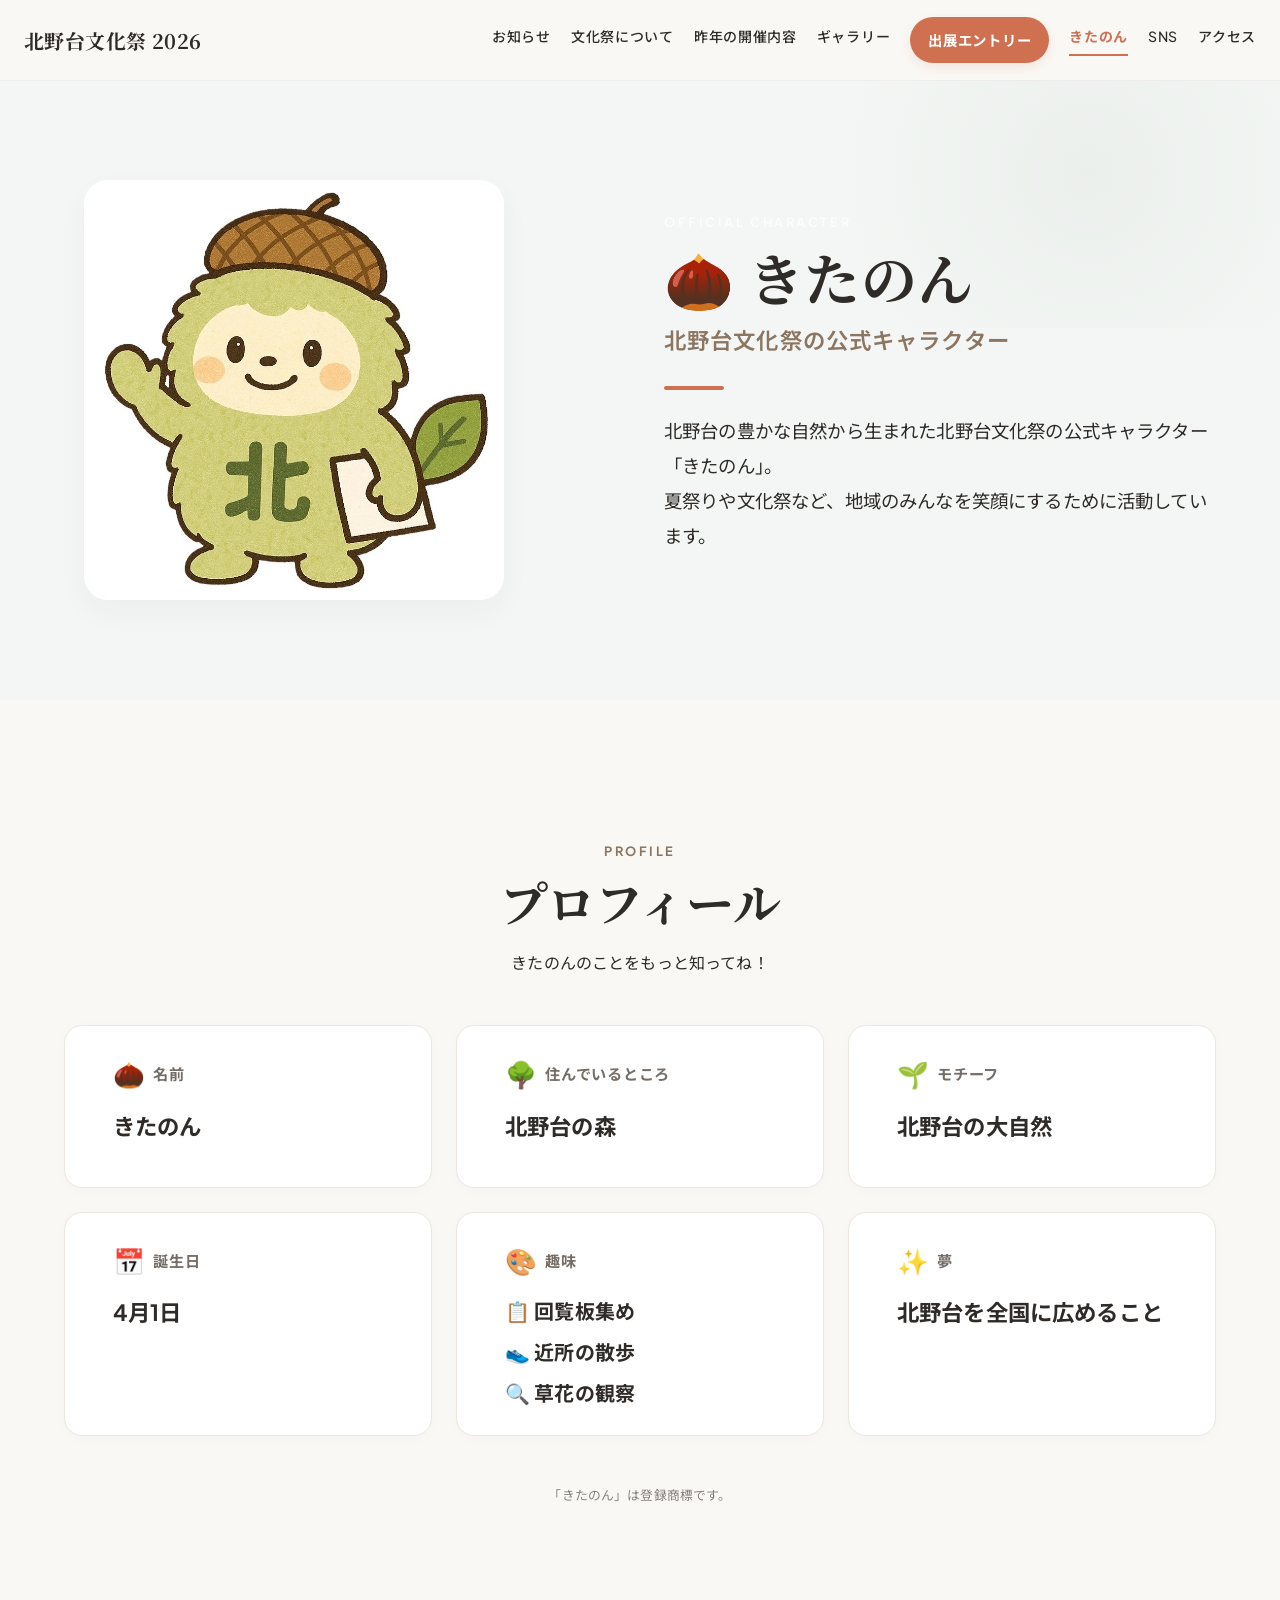
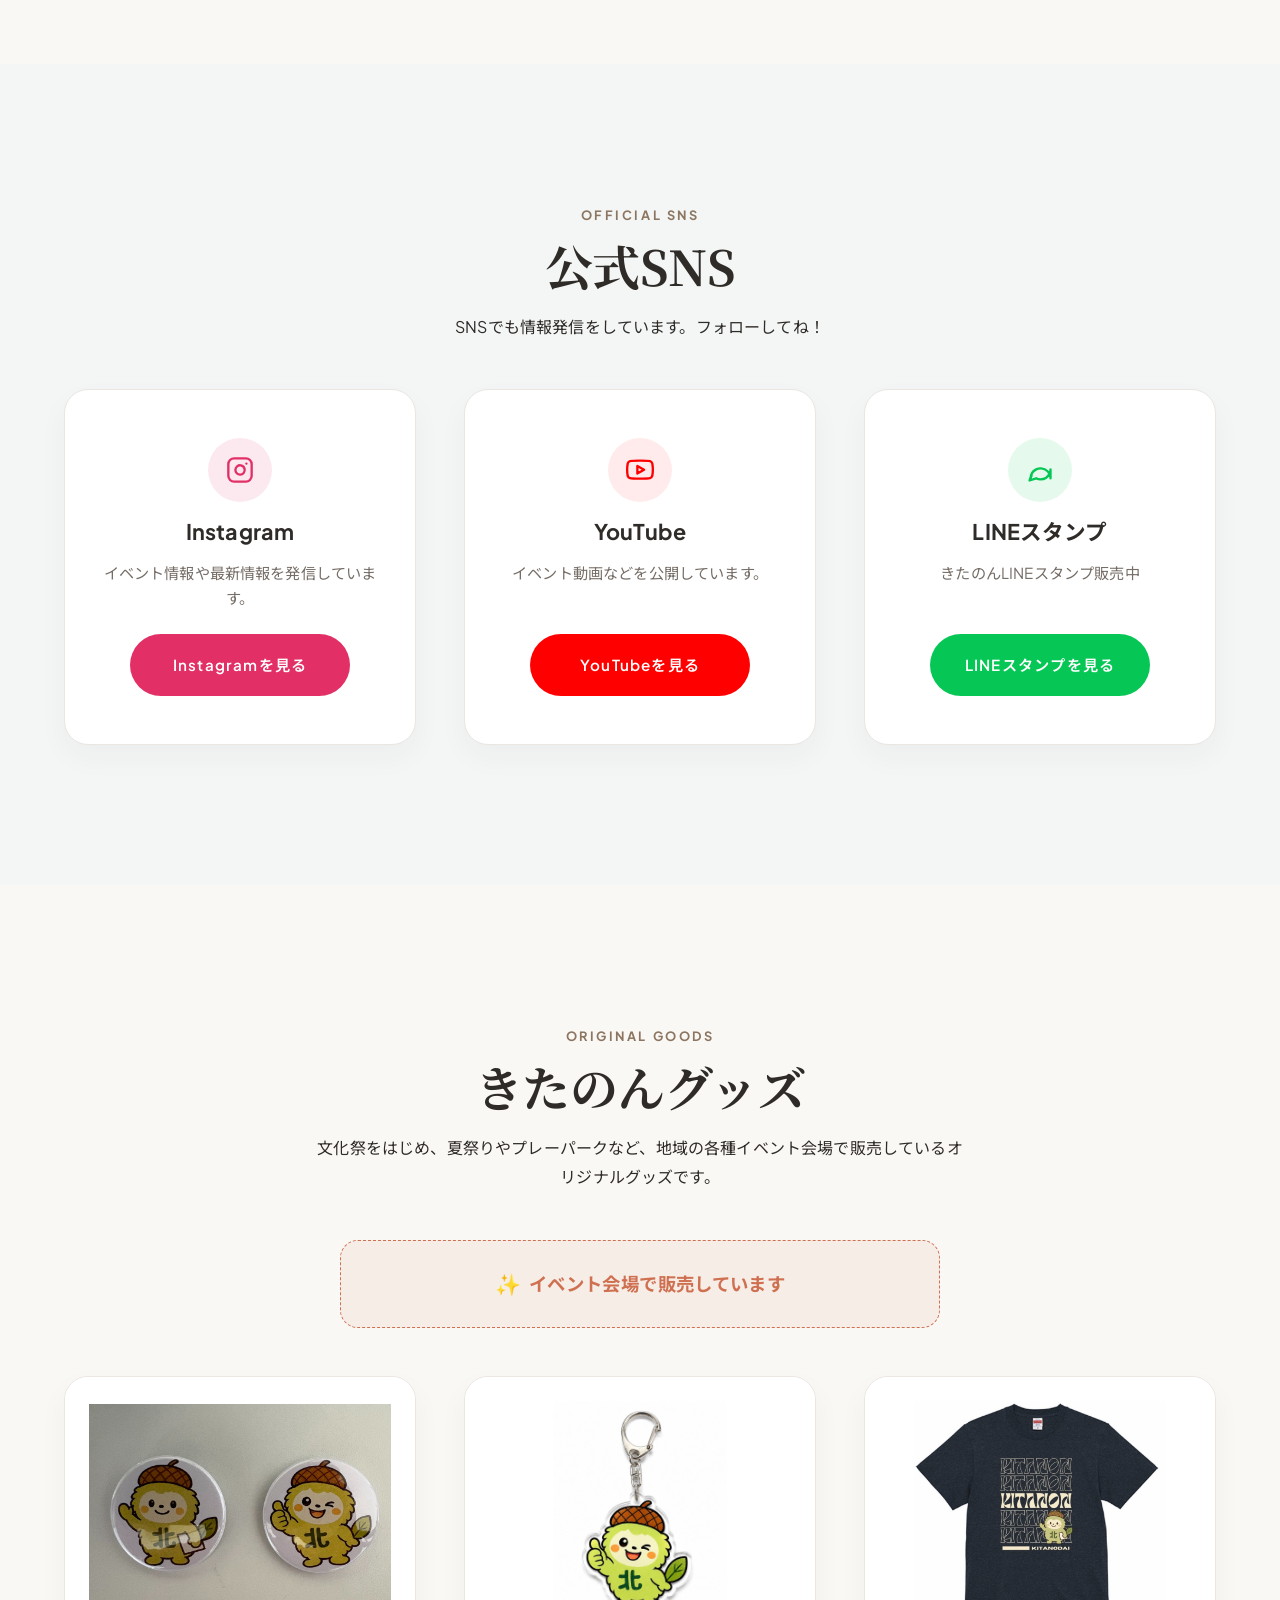
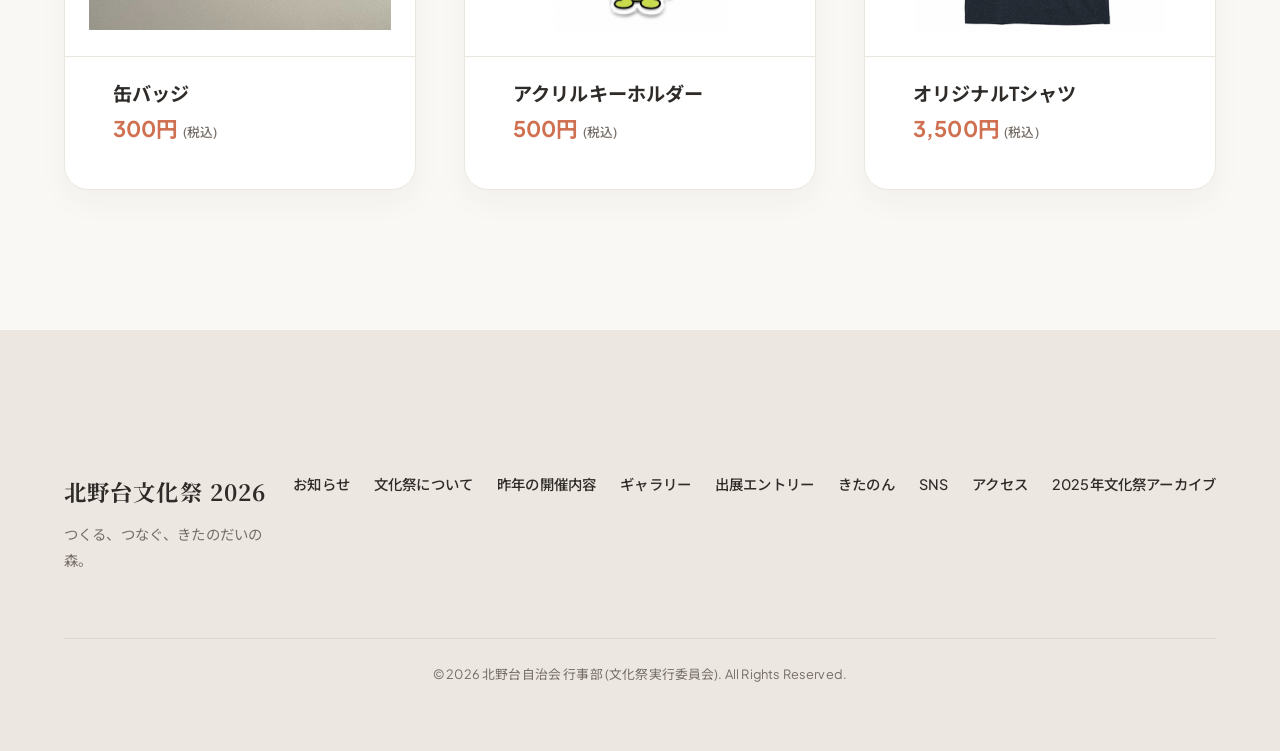
==== commit 6bead056: "Add files via upload" ====
--- a/kitanon/index.html
+++ b/kitanon/index.html
@@ -15,20 +15,20 @@
   <meta name="viewport" content="width=device-width, initial-scale=1.0">
   <meta name="description" content="東京都八王子市北野台で開催される「北野台文化祭2026」の公式キャラクター「きたのん」の公式紹介ページです。プロフィール、公式SNS情報（Instagram, YouTube, LINEスタンプ）、オリジナルグッズ情報をご紹介します。">
   <meta name="keywords" content="きたのん,北野台文化祭,北野台自治会,地域キャラクター,八王子イベント">
-  <title>案内役きたのん公式ページ｜北野台文化祭2026</title>
+  <title>きたのん公式ページ｜北野台文化祭2026</title>
   <link rel="canonical" href="https://frxd89x89g-dot.github.io/kitanodai-bunkasai-2026/kitanon/">
 
   <!-- OGP / Facebook -->
   <meta property="og:type" content="website">
   <meta property="og:url" content="https://frxd89x89g-dot.github.io/kitanodai-bunkasai-2026/kitanon/">
-  <meta property="og:title" content="案内役きたのん公式ページ｜北野台文化祭2026">
+  <meta property="og:title" content="きたのん公式ページ｜北野台文化祭2026">
   <meta property="og:description" content="北野台の豊かな自然から生まれた地域キャラクター「きたのん」のご紹介。プロフィールやSNS、グッズ情報を掲載しています。">
   <meta property="og:image" content="https://frxd89x89g-dot.github.io/kitanodai-bunkasai-2026/assets/images/kitanon/kitanon_thumbsup.jpg">
 
   <!-- Twitter -->
   <meta property="twitter:card" content="summary_large_image">
   <meta property="twitter:url" content="https://frxd89x89g-dot.github.io/kitanodai-bunkasai-2026/kitanon/">
-  <meta property="twitter:title" content="案内役きたのん公式ページ｜北野台文化祭2026">
+  <meta property="twitter:title" content="きたのん公式ページ｜北野台文化祭2026">
   <meta property="twitter:description" content="北野台の豊かな自然から生まれた地域キャラクター「きたのん」のご紹介。">
   <meta property="twitter:image" content="https://frxd89x89g-dot.github.io/kitanodai-bunkasai-2026/assets/images/kitanon/kitanon_thumbsup.jpg">
 
@@ -50,7 +50,7 @@
     {
       "@context": "https://schema.org",
       "@type": "WebPage",
-      "name": "案内役きたのん公式ページ｜北野台文化祭2026",
+      "name": "きたのん公式ページ｜北野台文化祭2026",
       "description": "北野台の豊かな自然から生まれた地域キャラクター「きたのん」のご紹介。プロフィールやSNS、グッズ情報を掲載しています。",
       "url": "https://frxd89x89g-dot.github.io/kitanodai-bunkasai-2026/kitanon/"
     }
@@ -99,10 +99,10 @@
           <div class="kitanon-hero-content">
             <span class="section-tag-light">Official Character</span>
             <h1 class="kitanon-hero-title">🌰 きたのん</h1>
-            <p class="kitanon-hero-subtitle">北野台の地域キャラクター</p>
+            <p class="kitanon-hero-subtitle">北野台文化祭の公式キャラクター</p>
             <div class="kitanon-hero-divider"></div>
             <p class="kitanon-hero-description">
-              北野台の豊かな自然から生まれた地域キャラクター「きたのん」。<br>
+              北野台の豊かな自然から生まれた北野台文化祭の公式キャラクター「きたのん」。<br>
               夏祭りや文化祭など、地域のみんなを笑顔にするために活動しています。
             </p>
           </div>
@@ -180,6 +180,11 @@
             <p class="profile-card-value">北野台を全国に広めること</p>
           </div>
         </div>
+
+        <!-- Trademark Notice -->
+        <div class="trademark-notice">
+          <p>「きたのん」は登録商標です。</p>
+        </div>
       </div>
     </section>
 
@@ -241,8 +246,8 @@
       <div class="container">
         <div class="section-header">
           <span class="section-tag">Original Goods</span>
-          <h2>グッズ紹介</h2>
-          <p>文化祭の会場でゲットできるオリジナルグッズです！</p>
+          <h2>きたのんグッズ</h2>
+          <p>文化祭をはじめ、夏祭りやプレーパークなど、地域の各種イベント会場で販売しているオリジナルグッズです。</p>
         </div>
 
         <div class="goods-venue-alert">
--- a/index.css
+++ b/index.css
@@ -207,6 +207,11 @@
   box-shadow: 0 12px 28px rgba(47, 43, 40, 0.08);
 }
 
+.btn-kitanon-cta {
+  font-size: 1.05rem;
+  padding: 18px 40px;
+}
+
 .btn-link {
   padding: 0;
   font-weight: 700;
@@ -275,10 +280,13 @@
   display: flex;
   align-items: center;
   justify-content: space-between;
-  height: 80px; /* Slightly taller header */
+  min-height: 80px;
+  height: auto;
   max-width: 1400px;
   margin: 0 auto;
-  padding: 0 var(--spacing-md);
+  padding: 10px var(--spacing-md);
+  flex-wrap: wrap;
+  gap: 10px;
 }
 
 .logo {
@@ -416,7 +424,7 @@
   transform: translateY(-2px);
 }
 
-@media (min-width: 1024px) {
+@media (min-width: 1150px) {
   .nav-toggle {
     display: none;
   }
@@ -430,11 +438,13 @@
     box-shadow: none;
     align-items: center;
     visibility: visible;
+    transform: none; /* Reset transform on PC screens */
   }
   .nav-list {
     flex-direction: row;
-    gap: 18px; /* Default gap between 18px and 24px */
+    gap: 16px; /* Slightly tighter gap to fit better */
     align-items: center;
+    flex-wrap: wrap; /* Safe wrapping for zoomed layouts */
   }
   .nav-link {
     font-family: var(--font-sans);
@@ -443,7 +453,7 @@
     padding: 0;
     letter-spacing: 0.05em;
     white-space: nowrap; /* Prevent line wrapping on PC */
-    font-size: 0.85rem; /* Default compact font size for narrower PC screens (1024px) */
+    font-size: 0.85rem; /* Default compact font size for narrower PC screens */
   }
   .nav-link::after {
     content: '';
@@ -459,7 +469,7 @@
   }
 
   .logo-text {
-    font-size: 1.15rem !important; /* Slightly smaller logo text for 1024px */
+    font-size: 1.15rem !important; /* Slightly smaller logo text */
   }
 
   .nav-link.nav-cta {
@@ -2235,15 +2245,17 @@
   height: 240px;
   overflow: hidden;
   position: relative;
-  background-color: var(--main-color-light);
+  background-color: #FFFFFF; /* Seamless white background for goods images */
+  border-bottom: 1px solid var(--border-color);
 }
 
 .goods-card-img {
   width: 100%;
   height: 100%;
-  object-fit: cover;
+  object-fit: contain; /* Prevent cropping and preserve scale */
   transition: var(--transition-base);
   border-radius: 0;
+  padding: var(--spacing-md); /* Clear spacing around product images */
 }
 
 .goods-card-body {
@@ -2289,3 +2301,12 @@
   }
 }
 
+/* Trademark Notice */
+.trademark-notice {
+  text-align: center;
+  margin-top: var(--spacing-lg);
+  font-size: 0.8rem;
+  color: var(--text-muted);
+  opacity: 0.85;
+}
+
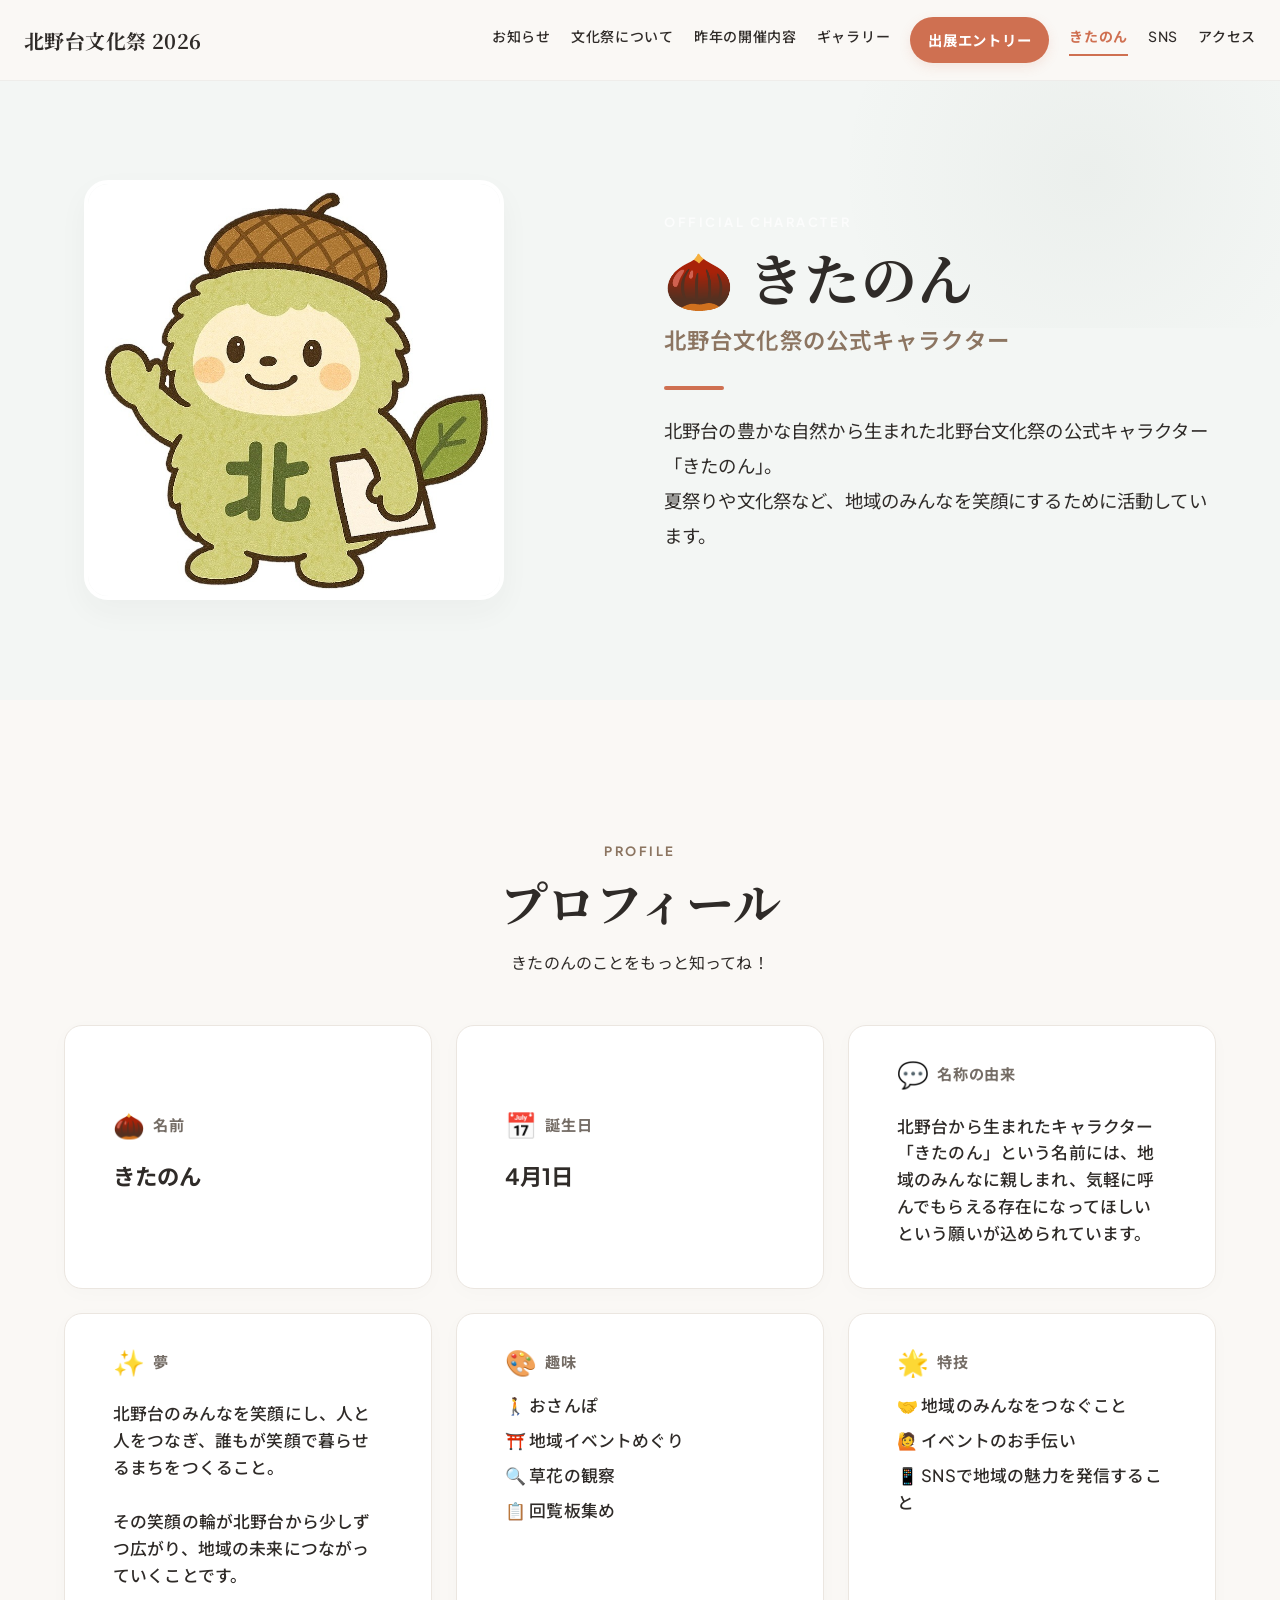
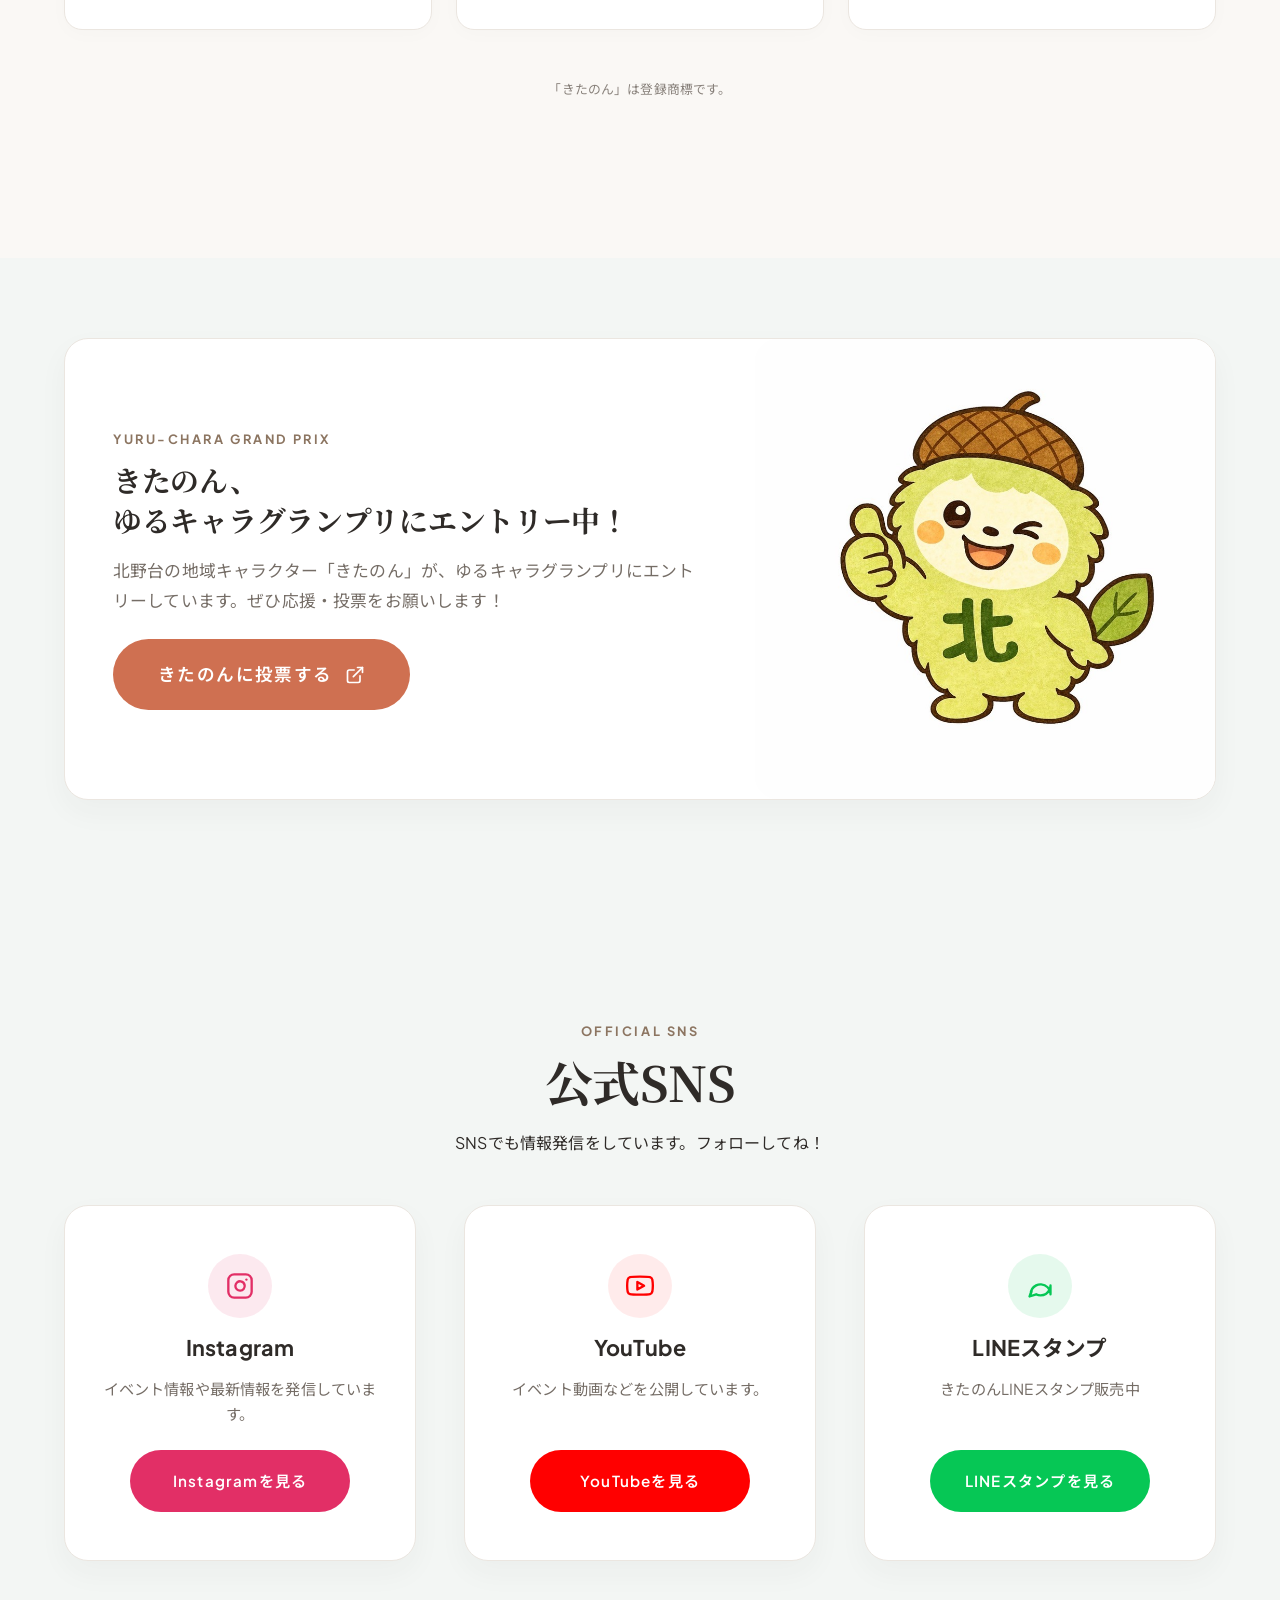
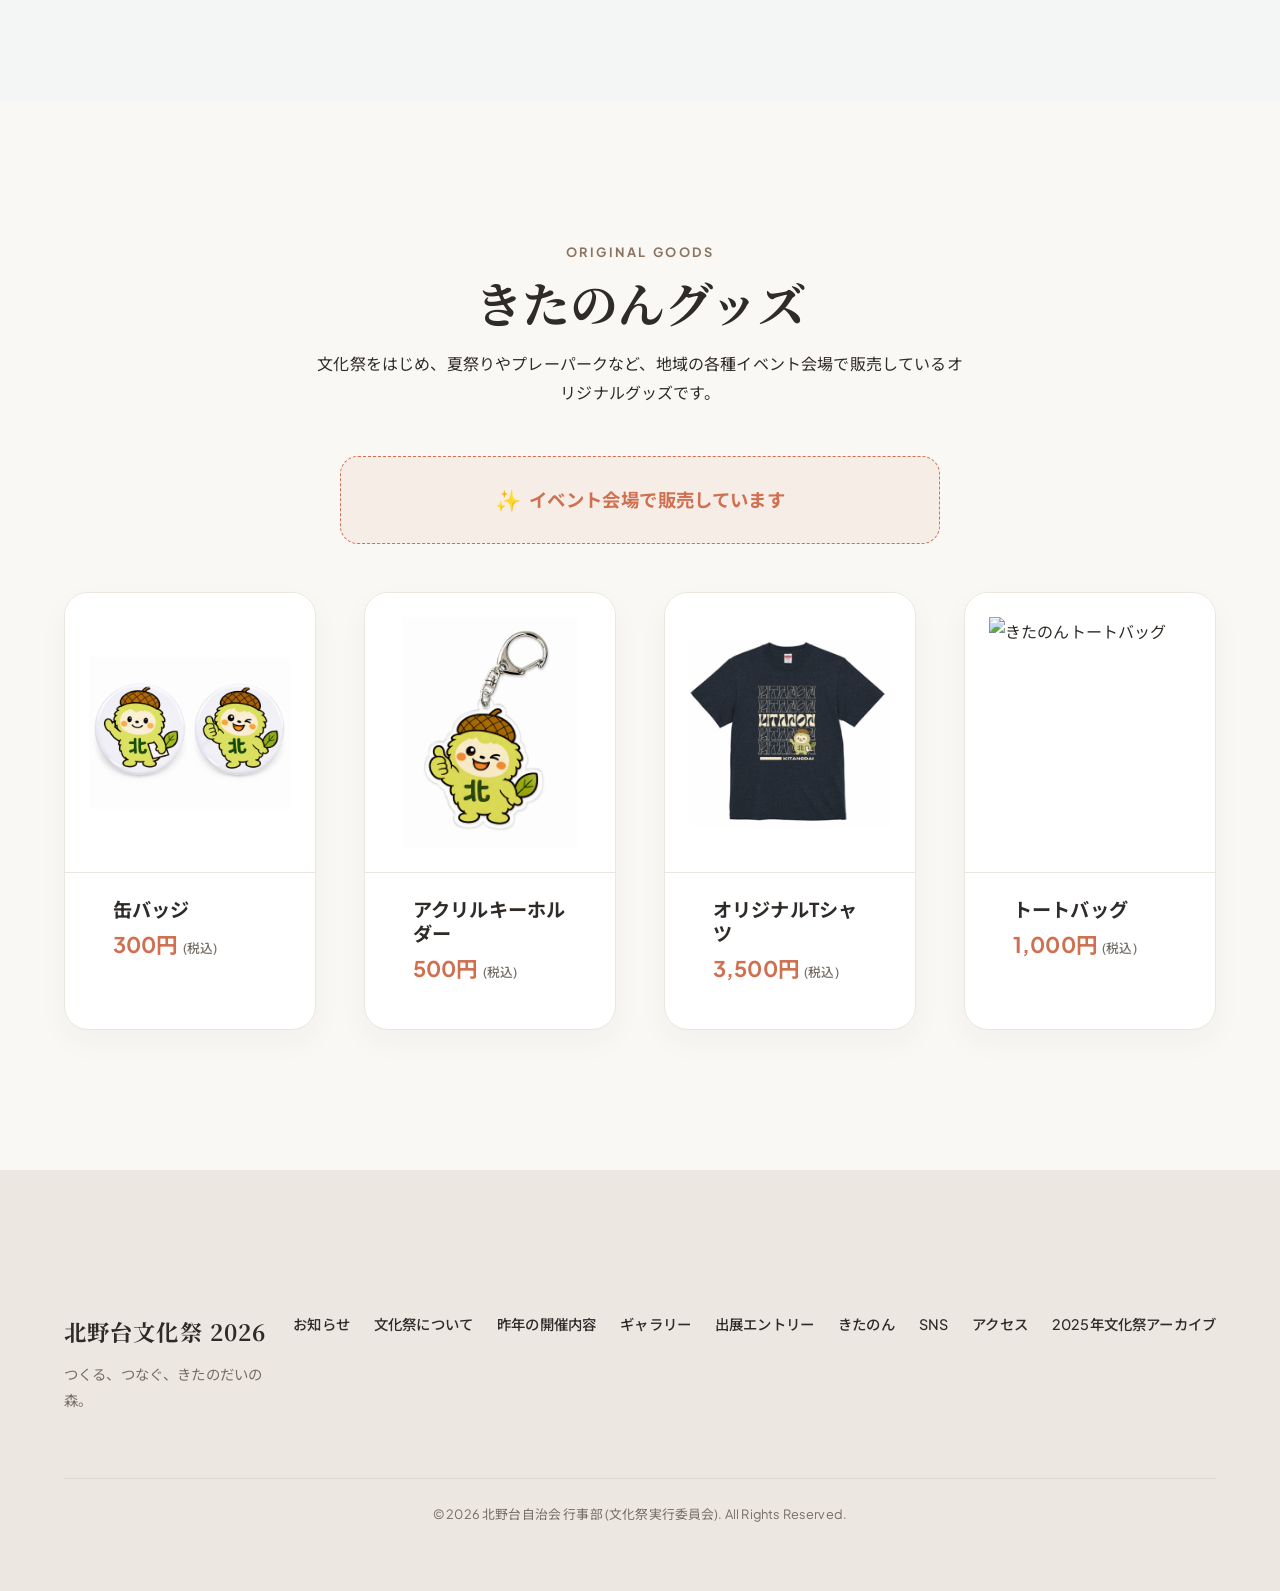
==== commit 91c9889b: "Add files via upload" ====
--- a/kitanon/index.html
+++ b/kitanon/index.html
@@ -123,7 +123,7 @@
 
         <div class="profile-card-grid">
           <!-- Name -->
-          <div class="profile-card">
+          <div class="profile-card profile-card-valign">
             <div class="profile-card-header">
               <span class="profile-card-icon">🌰</span>
               <h3>名前</h3>
@@ -131,26 +131,8 @@
             <p class="profile-card-value font-serif">きたのん</p>
           </div>
 
-          <!-- Lives in -->
-          <div class="profile-card">
-            <div class="profile-card-header">
-              <span class="profile-card-icon">🌳</span>
-              <h3>住んでいるところ</h3>
-            </div>
-            <p class="profile-card-value">北野台の森</p>
-          </div>
-
-          <!-- Motive -->
-          <div class="profile-card">
-            <div class="profile-card-header">
-              <span class="profile-card-icon">🌱</span>
-              <h3>モチーフ</h3>
-            </div>
-            <p class="profile-card-value">北野台の大自然</p>
-          </div>
-
           <!-- Birthday -->
-          <div class="profile-card">
+          <div class="profile-card profile-card-valign">
             <div class="profile-card-header">
               <span class="profile-card-icon">📅</span>
               <h3>誕生日</h3>
@@ -158,32 +140,85 @@
             <p class="profile-card-value">4月1日</p>
           </div>
 
+          <!-- Origin of Name -->
+          <div class="profile-card profile-card-wide">
+            <div class="profile-card-header">
+              <span class="profile-card-icon">💬</span>
+              <h3>名称の由来</h3>
+            </div>
+            <p class="profile-card-text">
+              北野台から生まれたキャラクター「きたのん」という名前には、地域のみんなに親しまれ、気軽に呼んでもらえる存在になってほしいという願いが込められています。
+            </p>
+          </div>
+
+          <!-- Dream -->
+          <div class="profile-card profile-card-wide">
+            <div class="profile-card-header">
+              <span class="profile-card-icon">✨</span>
+              <h3>夢</h3>
+            </div>
+            <p class="profile-card-text">
+              北野台のみんなを笑顔にし、人と人をつなぎ、誰もが笑顔で暮らせるまちをつくること。<br><br>その笑顔の輪が北野台から少しずつ広がり、地域の未来につながっていくことです。
+            </p>
+          </div>
+
           <!-- Hobbies -->
-          <div class="profile-card profile-card-wide">
+          <div class="profile-card">
             <div class="profile-card-header">
               <span class="profile-card-icon">🎨</span>
               <h3>趣味</h3>
             </div>
             <ul class="profile-hobbies-list">
+              <li>🚶 おさんぽ</li>
+              <li>⛩️ 地域イベントめぐり</li>
+              <li>🔍 草花の観察</li>
               <li>📋 回覧板集め</li>
-              <li>👟 近所の散歩</li>
-              <li>🔍 草花の観察</li>
             </ul>
           </div>
 
-          <!-- Dream -->
-          <div class="profile-card profile-card-wide">
-            <div class="profile-card-header">
-              <span class="profile-card-icon">✨</span>
-              <h3>夢</h3>
-            </div>
-            <p class="profile-card-value">北野台を全国に広めること</p>
+          <!-- Special Skills -->
+          <div class="profile-card">
+            <div class="profile-card-header">
+              <span class="profile-card-icon">🌟</span>
+              <h3>特技</h3>
+            </div>
+            <ul class="profile-hobbies-list">
+              <li>🤝 地域のみんなをつなぐこと</li>
+              <li>🙋 イベントのお手伝い</li>
+              <li>📱 SNSで地域の魅力を発信すること</li>
+            </ul>
           </div>
         </div>
 
         <!-- Trademark Notice -->
         <div class="trademark-notice">
           <p>「きたのん」は登録商標です。</p>
+        </div>
+      </div>
+    </section>
+
+    <!-- ==========================================
+         Yuru-chara Grand Prix Section
+         ========================================== -->
+    <section class="section kitanon-yurugp-section fade-in-section" id="yurugp">
+      <div class="container">
+        <div class="yurugp-card">
+          <div class="yurugp-card-grid-layout">
+            <div class="yurugp-card-content">
+              <span class="section-tag">Yuru-chara Grand Prix</span>
+              <h2>きたのん、ゆるキャラグランプリにエントリー中！</h2>
+              <p class="yurugp-description">北野台の地域キャラクター「きたのん」が、ゆるキャラグランプリにエントリーしています。ぜひ応援・投票をお願いします！</p>
+              <div class="yurugp-action-wrapper">
+                <a href="https://yurugp.jp/characters/4654" target="_blank" rel="noopener noreferrer" class="btn btn-primary btn-yurugp-cta">
+                  <span>きたのんに投票する</span>
+                  <svg width="20" height="20" viewBox="0 0 24 24" fill="none" stroke="currentColor" stroke-width="2" stroke-linecap="round" stroke-linejoin="round" class="btn-icon-right"><path d="M18 13v6a2 2 0 0 1-2 2H5a2 2 0 0 1-2-2V8a2 2 0 0 1 2-2h6"></path><polyline points="15 3 21 3 21 9"></polyline><line x1="10" y1="14" x2="21" y2="3"></line></svg>
+                </a>
+              </div>
+            </div>
+            <div class="yurugp-card-image">
+              <img src="../assets/images/kitanon/kitanon_thumbsup.jpg" alt="親指を立てるきたのん" width="600" height="600" loading="lazy">
+            </div>
+          </div>
         </div>
       </div>
     </section>
@@ -270,7 +305,7 @@
           <!-- Keyholder -->
           <div class="goods-card">
             <div class="goods-card-image-wrapper">
-              <img src="../assets/images/kitanon/goods_keyholder.jpg" alt="きたのんアクリルキーホルダー" class="goods-card-img" width="768" height="1024" loading="lazy">
+              <img src="../assets/images/kitanon/goods_keyholder.png" alt="きたのんアクリルキーホルダー" class="goods-card-img" width="768" height="1024" loading="lazy">
             </div>
             <div class="goods-card-body">
               <h3>アクリルキーホルダー</h3>
@@ -286,6 +321,17 @@
             <div class="goods-card-body">
               <h3>オリジナルTシャツ</h3>
               <p class="goods-price">3,500円 <span class="tax-include">(税込)</span></p>
+            </div>
+          </div>
+
+          <!-- Tote Bag -->
+          <div class="goods-card">
+            <div class="goods-card-image-wrapper">
+              <img src="../assets/images/kitanon/goods_totebag.jpg" alt="きたのんトートバッグ" class="goods-card-img" width="768" height="1024" loading="lazy">
+            </div>
+            <div class="goods-card-body">
+              <h3>トートバッグ</h3>
+              <p class="goods-price">1,000円 <span class="tax-include">(税込)</span></p>
             </div>
           </div>
         </div>
--- a/index.css
+++ b/index.css
@@ -2011,6 +2011,12 @@
   padding: var(--spacing-md) var(--spacing-lg);
   box-shadow: var(--shadow-sm);
   transition: var(--transition-base);
+  display: flex;
+  flex-direction: column;
+}
+
+.profile-card-valign {
+  justify-content: center;
 }
 
 .profile-card-header {
@@ -2039,6 +2045,14 @@
   color: var(--text-color);
 }
 
+.profile-card-text {
+  font-size: clamp(0.95rem, 2.8vw, 1.05rem);
+  font-weight: 500;
+  line-height: 1.6;
+  color: var(--text-color);
+  margin-top: var(--spacing-xs);
+}
+
 .profile-hobbies-list {
   list-style: none;
   padding: 0;
@@ -2046,10 +2060,11 @@
 }
 
 .profile-hobbies-list li {
-  font-size: clamp(1.05rem, 3vw, 1.25rem);
-  font-weight: 700;
-  color: var(--text-color);
-  margin-bottom: 4px;
+  font-size: clamp(0.95rem, 2.5vw, 1.05rem);
+  font-weight: 500;
+  line-height: 1.6;
+  color: var(--text-color);
+  margin-bottom: 8px; /* var(--spacing-xs) spacing for readability */
 }
 
 .profile-hobbies-list li:last-child {
@@ -2286,7 +2301,7 @@
 
 @media (min-width: 768px) {
   .goods-card-grid {
-    grid-template-columns: repeat(3, 1fr);
+    grid-template-columns: repeat(2, 1fr);
     gap: var(--spacing-lg);
   }
   .goods-card-image-wrapper {
@@ -2298,6 +2313,12 @@
   }
   .goods-card:hover .goods-card-img {
     transform: scale(1.05);
+  }
+}
+
+@media (min-width: 1024px) {
+  .goods-card-grid {
+    grid-template-columns: repeat(4, 1fr);
   }
 }
 
@@ -2310,3 +2331,177 @@
   opacity: 0.85;
 }
 
+/* ==========================================================================
+   Yuru-chara Grand Prix Section
+   ========================================================================== */
+.kitanon-yurugp-compact {
+  display: flex;
+  gap: var(--spacing-sm);
+  background-color: var(--main-color-light);
+  border: 1px solid var(--border-color);
+  border-radius: var(--radius-md);
+  padding: var(--spacing-sm);
+  margin-top: var(--spacing-md);
+  margin-bottom: var(--spacing-md);
+}
+
+.yurugp-compact-icon {
+  font-size: 1.8rem;
+  line-height: 1;
+  display: flex;
+  align-items: center;
+}
+
+.yurugp-compact-body {
+  display: flex;
+  flex-direction: column;
+  gap: 4px;
+}
+
+.kitanon-content .yurugp-compact-title {
+  font-family: var(--font-sans);
+  font-size: 0.95rem;
+  font-weight: 700;
+  color: var(--text-color);
+}
+
+.kitanon-content .yurugp-compact-text {
+  font-size: 0.85rem;
+  color: var(--text-muted);
+  line-height: 1.5;
+  margin: 0;
+}
+
+.yurugp-compact-btn {
+  font-size: 0.9rem;
+  font-weight: 700;
+  color: #FFFFFF !important;
+  background-color: var(--accent-color);
+  border-radius: var(--radius-full);
+  padding: 12px 24px;
+  min-height: 44px;
+  text-decoration: none;
+  display: inline-flex;
+  align-items: center;
+  justify-content: center;
+  gap: 8px;
+  margin-top: 12px;
+  width: fit-content;
+  transition: var(--transition-base);
+  box-shadow: var(--shadow-sm);
+}
+
+.yurugp-compact-btn:hover {
+  background-color: var(--accent-color-hover);
+  transform: translateY(-2px);
+  box-shadow: var(--shadow-md);
+}
+
+.yurugp-compact-btn svg {
+  transition: transform 0.3s ease;
+}
+
+.yurugp-compact-btn:hover svg {
+  transform: translate(2px, -2px);
+}
+
+@media (max-width: 480px) {
+  .yurugp-compact-btn {
+    width: 100%;
+  }
+}
+
+.kitanon-yurugp-section {
+  padding-top: clamp(60px, 8vw, 80px);
+  padding-bottom: clamp(60px, 8vw, 80px);
+  background-color: var(--main-color-light);
+}
+
+.yurugp-card {
+  background-color: var(--card-bg);
+  border: 1.5px solid var(--border-color);
+  border-radius: var(--radius-lg);
+  box-shadow: var(--shadow-md);
+  overflow: hidden;
+}
+
+.yurugp-card-grid-layout {
+  display: grid;
+  grid-template-columns: 1fr;
+  align-items: center;
+}
+
+.yurugp-card-content {
+  padding: var(--spacing-md) var(--spacing-md);
+}
+
+.yurugp-card-content h2 {
+  font-family: var(--font-serif);
+  font-size: clamp(1.4rem, 4vw, 1.8rem);
+  color: var(--text-color);
+  margin-top: var(--spacing-xs);
+  margin-bottom: var(--spacing-sm);
+  line-height: 1.4;
+}
+
+.yurugp-description {
+  font-size: 1.05rem;
+  color: var(--text-muted);
+  line-height: 1.75;
+  margin-bottom: var(--spacing-md);
+}
+
+.yurugp-action-wrapper {
+  margin-top: var(--spacing-md);
+}
+
+.btn-yurugp-cta {
+  font-size: 1.1rem;
+  padding: 18px 44px;
+  width: 100%;
+  display: flex;
+  justify-content: center;
+  align-items: center;
+  gap: 8px;
+}
+
+.btn-icon-right {
+  margin-left: 4px;
+}
+
+.yurugp-card-image {
+  width: 100%;
+  max-height: 320px;
+  overflow: hidden;
+  background-color: #FFFFFF;
+  display: flex;
+  justify-content: center;
+  align-items: center;
+}
+
+.yurugp-card-image img {
+  width: 100%;
+  height: 100%;
+  object-fit: cover;
+}
+
+@media (min-width: 768px) {
+  .yurugp-card-grid-layout {
+    grid-template-columns: 1.2fr 0.8fr;
+  }
+  
+  .yurugp-card-content {
+    padding: var(--spacing-lg) var(--spacing-lg);
+  }
+  
+  .btn-yurugp-cta {
+    width: auto;
+    display: inline-flex;
+  }
+  
+  .yurugp-card-image {
+    max-height: none;
+    height: 100%;
+  }
+}
+
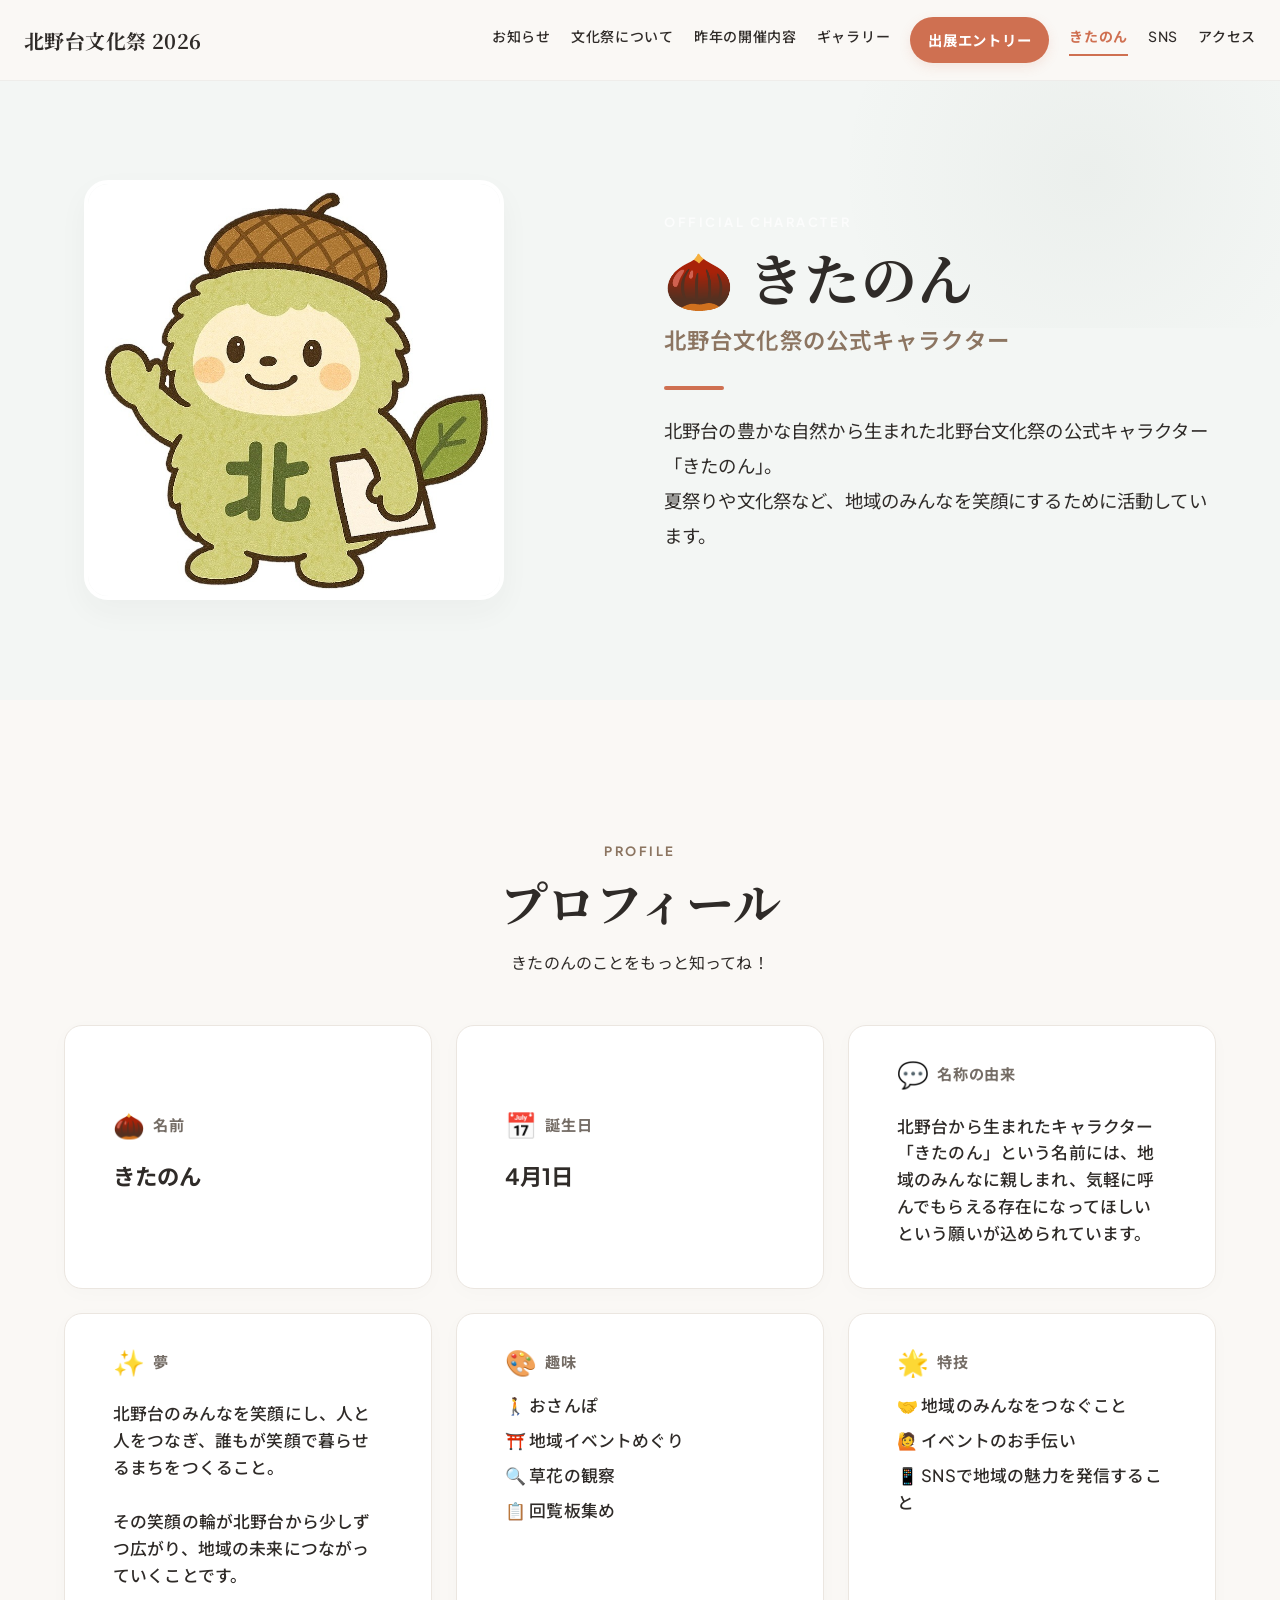
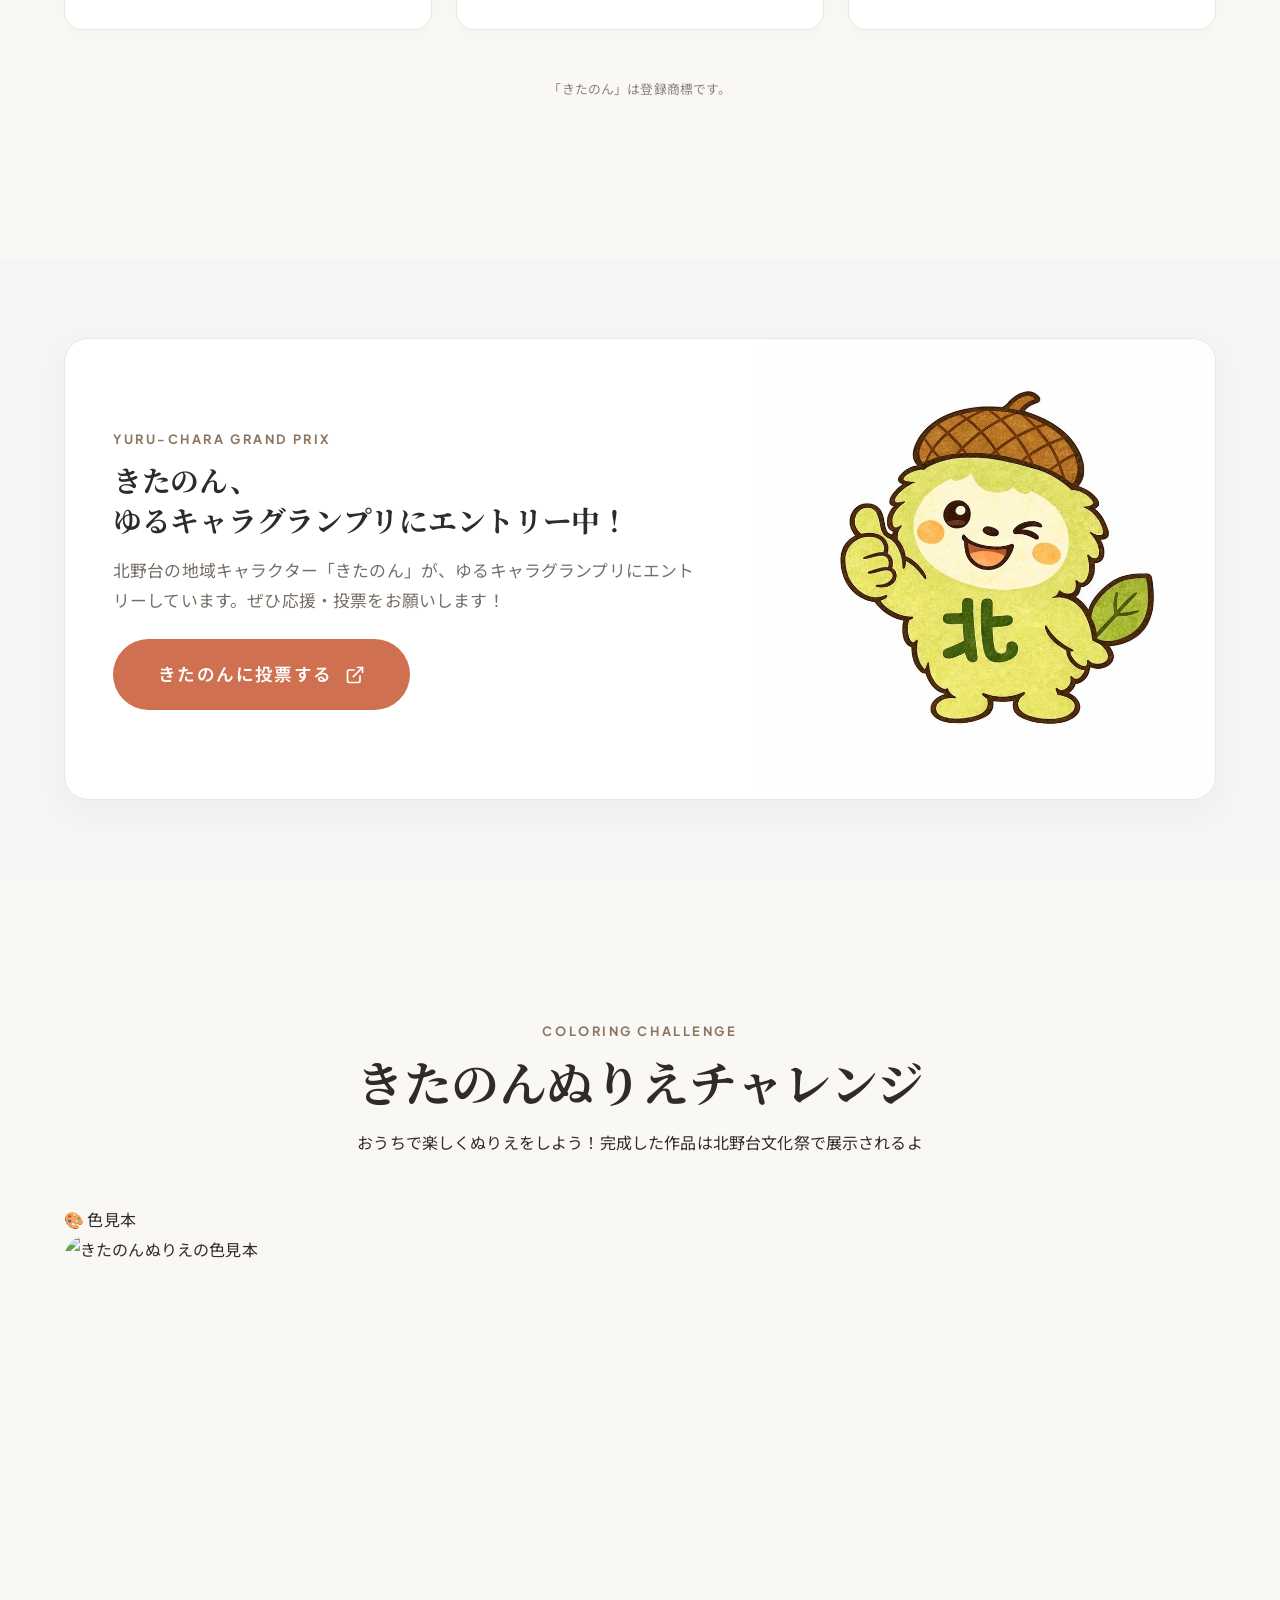
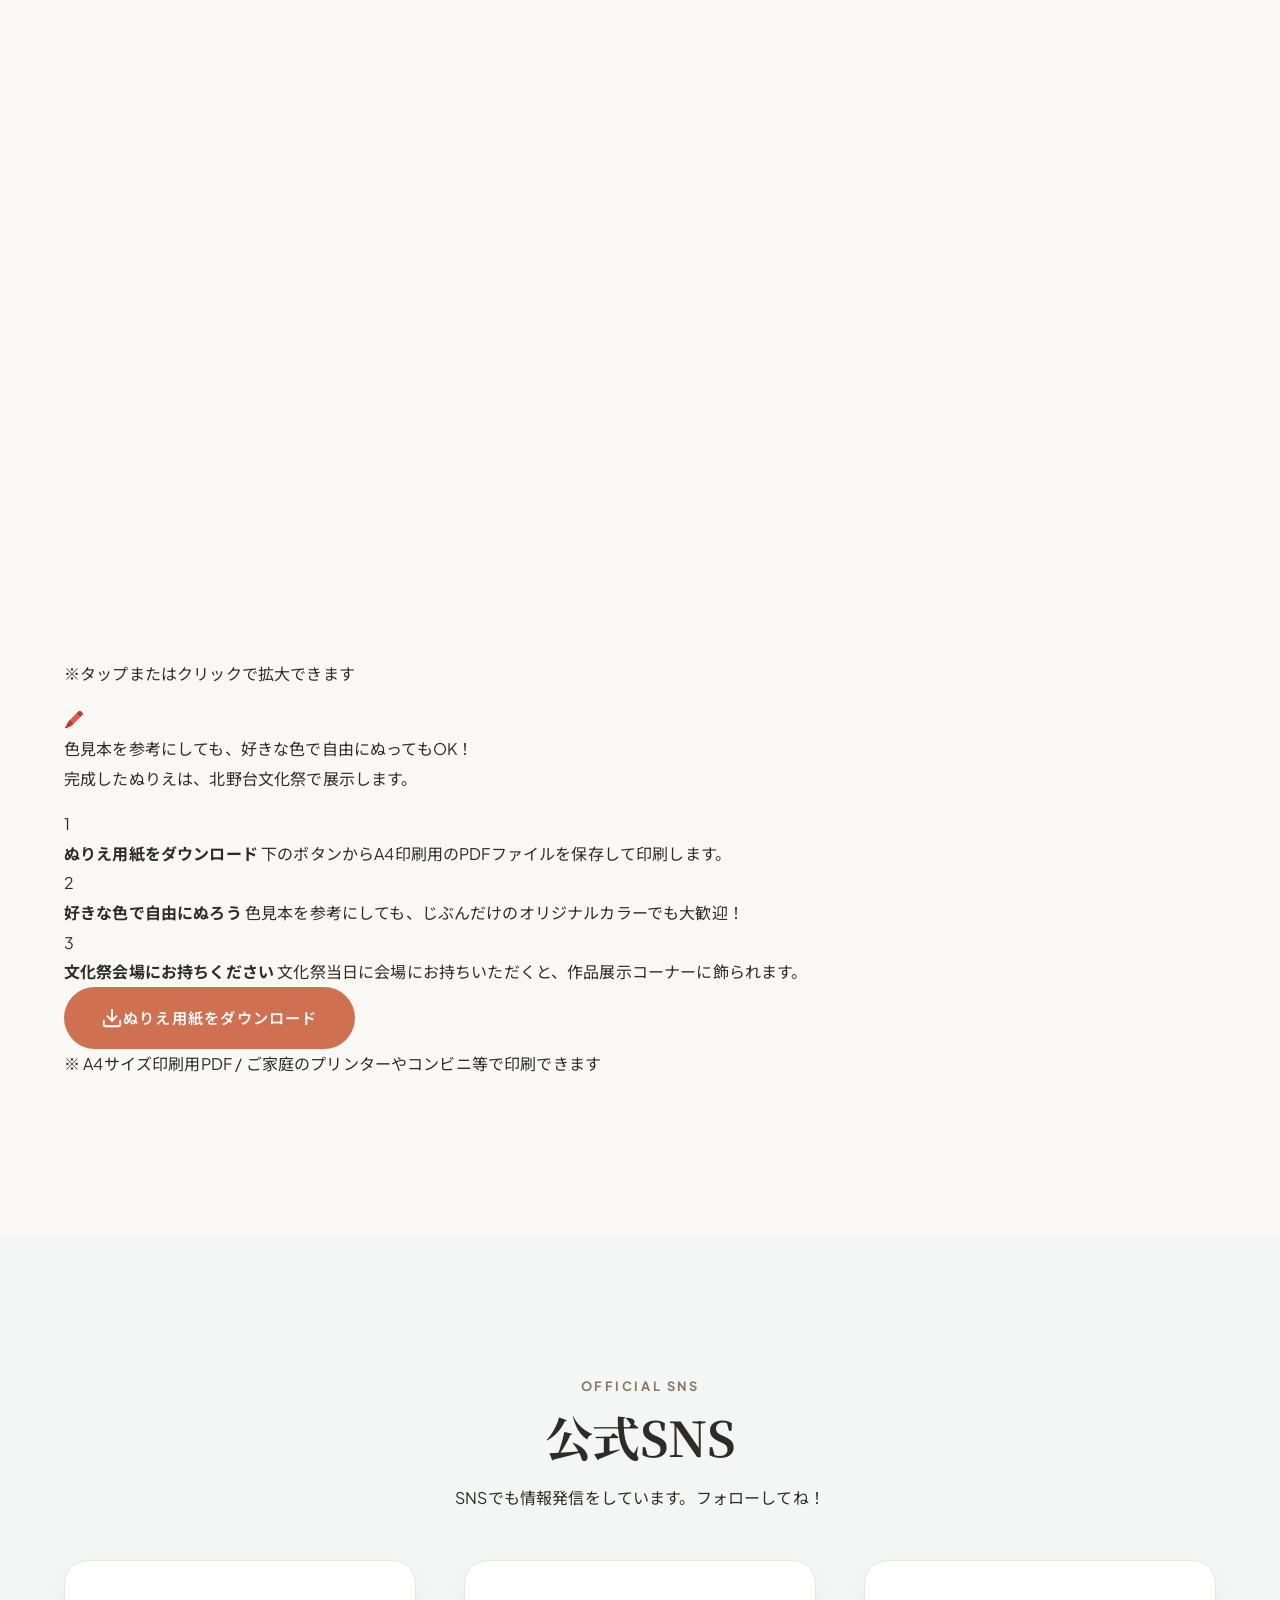
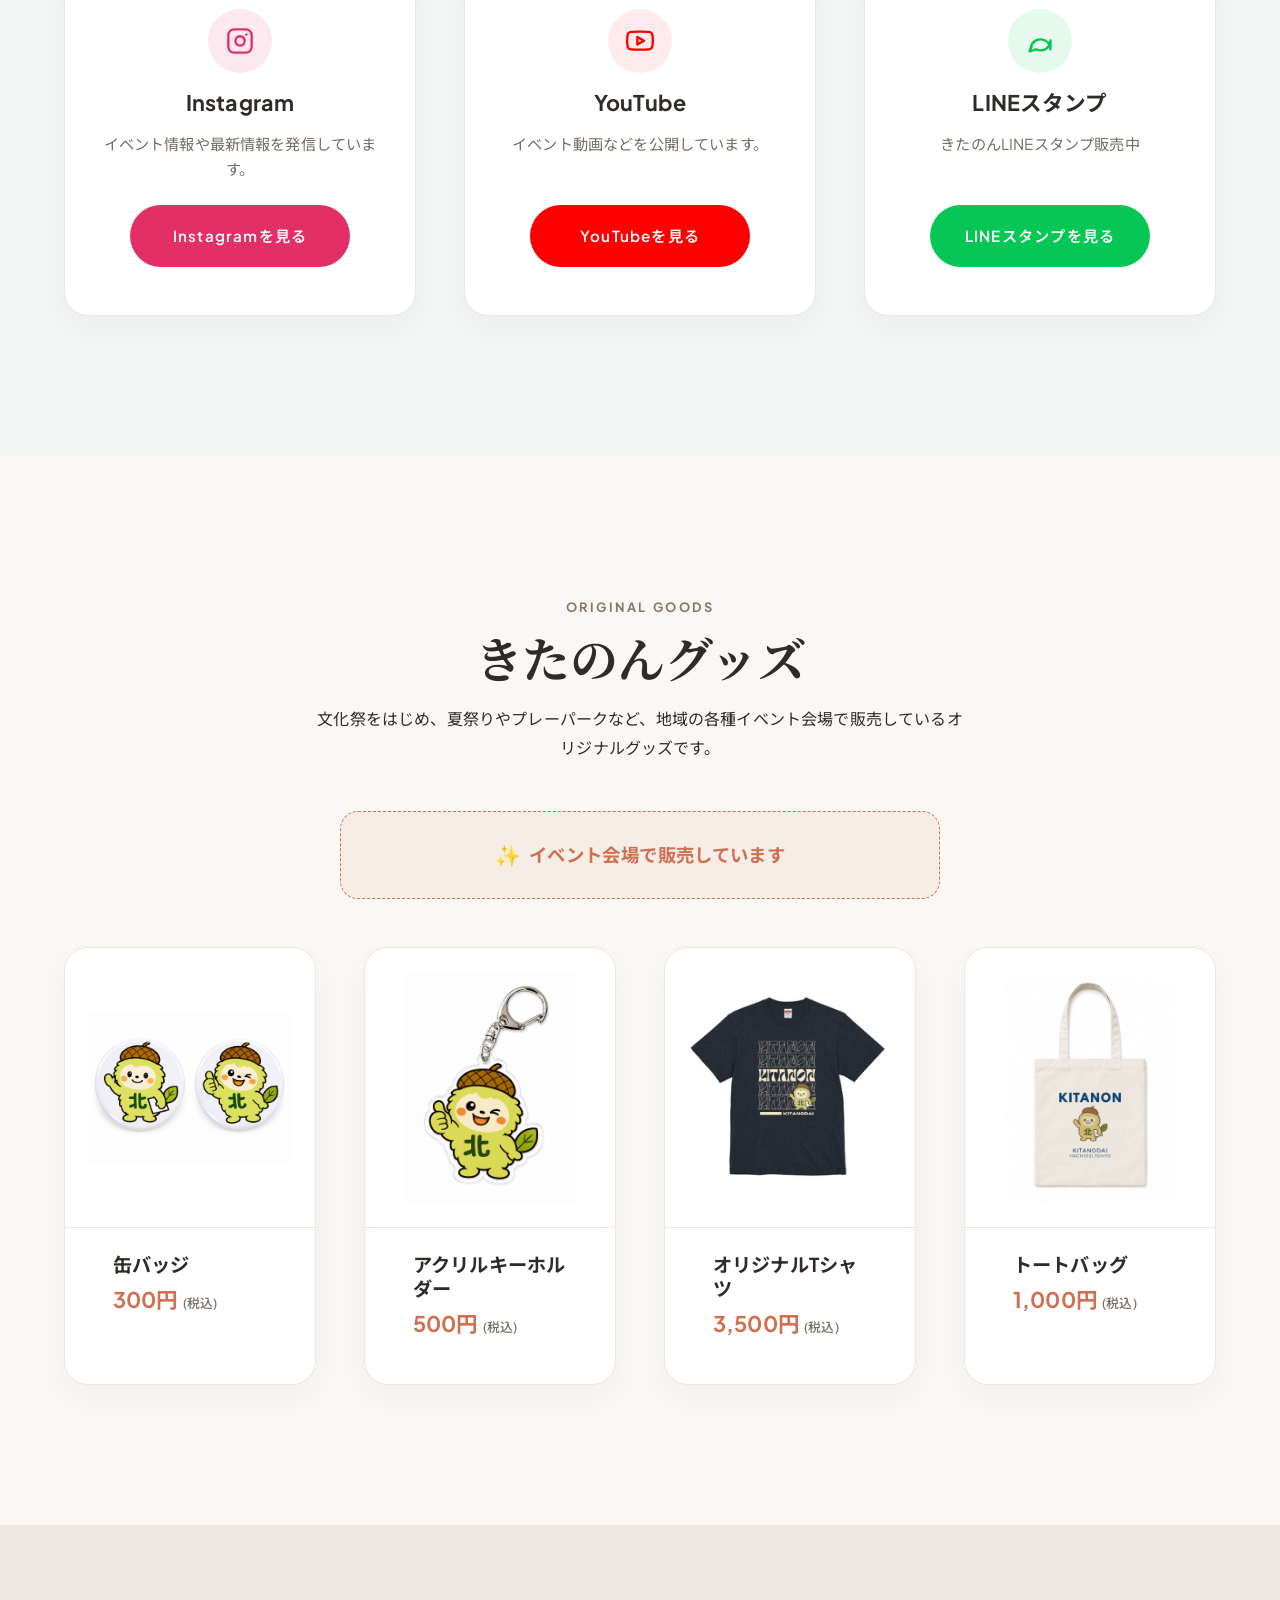
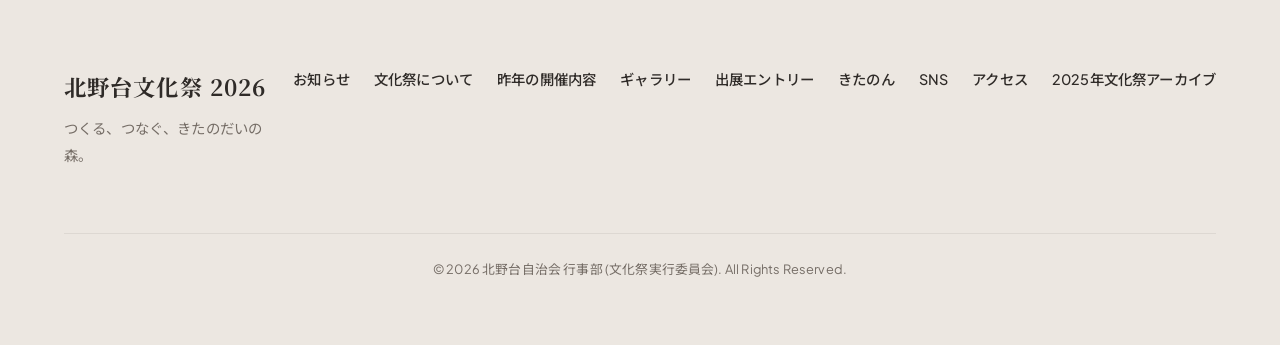
==== commit 9078d5f3: "きたのんぬりえチャレンジ追加" ====
--- a/kitanon/index.html
+++ b/kitanon/index.html
@@ -42,7 +42,7 @@
   <link rel="icon" type="image/png" href="../assets/images/favicon.png">
   <link rel="apple-touch-icon" href="../assets/images/favicon.png">
 
-  <link rel="stylesheet" href="../index.css?v=9">
+  <link rel="stylesheet" href="../index.css?v=10">
 
   <!-- JSON-LD Structured Data (WebPage, Organization) -->
   <script type="application/ld+json">
@@ -224,6 +224,85 @@
     </section>
 
     <!-- ==========================================
+         Coloring Challenge Section
+         ========================================== -->
+    <section class="section kitanon-nurie-section fade-in-section" id="nurie">
+      <div class="container">
+        <div class="section-header">
+          <span class="section-tag">Coloring Challenge</span>
+          <h2>きたのんぬりえチャレンジ</h2>
+          <p>おうちで楽しくぬりえをしよう！完成した作品は北野台文化祭で展示されるよ</p>
+        </div>
+
+        <div class="nurie-card">
+          <div class="nurie-card-grid">
+            <!-- 色見本画像エリア -->
+            <div class="nurie-sample-col">
+              <div class="nurie-sample-frame">
+                <div class="nurie-sample-badge">
+                  <span class="badge-icon">🎨</span>
+                  <span>色見本</span>
+                </div>
+                <a href="../assets/images/kitanon/nurie_sample.jpg" target="_blank" rel="noopener noreferrer" class="nurie-sample-img-wrapper" title="色見本画像を拡大表示">
+                  <img src="../assets/images/kitanon/nurie_sample.jpg" alt="きたのんぬりえの色見本" class="nurie-sample-img" width="1024" height="1024" loading="lazy">
+                </a>
+                <p class="nurie-sample-caption">※タップまたはクリックで拡大できます</p>
+              </div>
+            </div>
+
+            <!-- 案内文・ステップ・ダウンロードボタンエリア -->
+            <div class="nurie-content-col">
+              <div class="nurie-message-box">
+                <span class="nurie-message-icon" aria-hidden="true">🖍️</span>
+                <p class="nurie-message-text">
+                  色見本を参考にしても、好きな色で自由にぬってもOK！<br>
+                  完成したぬりえは、北野台文化祭で展示します。
+                </p>
+              </div>
+
+              <div class="nurie-steps">
+                <div class="nurie-step-item">
+                  <span class="nurie-step-num">1</span>
+                  <div class="nurie-step-body">
+                    <strong>ぬりえ用紙をダウンロード</strong>
+                    <span>下のボタンからA4印刷用のPDFファイルを保存して印刷します。</span>
+                  </div>
+                </div>
+                <div class="nurie-step-item">
+                  <span class="nurie-step-num">2</span>
+                  <div class="nurie-step-body">
+                    <strong>好きな色で自由にぬろう</strong>
+                    <span>色見本を参考にしても、じぶんだけのオリジナルカラーでも大歓迎！</span>
+                  </div>
+                </div>
+                <div class="nurie-step-item">
+                  <span class="nurie-step-num">3</span>
+                  <div class="nurie-step-body">
+                    <strong>文化祭会場にお持ちください</strong>
+                    <span>文化祭当日に会場にお持ちいただくと、作品展示コーナーに飾られます。</span>
+                  </div>
+                </div>
+              </div>
+
+              <div class="nurie-download-area">
+                <a href="../assets/downloads/kitanon_nurie_2026.pdf" download="kitanon_nurie_2026.pdf" class="btn btn-primary btn-nurie-download" id="nurieDownloadBtn">
+                  <svg width="22" height="22" viewBox="0 0 24 24" fill="none" stroke="currentColor" stroke-width="2" stroke-linecap="round" stroke-linejoin="round" class="btn-icon-left" aria-hidden="true">
+                    <path d="M21 15v4a2 2 0 0 1-2 2H5a2 2 0 0 1-2-2v-4"></path>
+                    <polyline points="7 10 12 15 17 10"></polyline>
+                    <line x1="12" y1="15" x2="12" y2="3"></line>
+                  </svg>
+                  <span>ぬりえ用紙をダウンロード</span>
+                </a>
+                <p class="nurie-download-note">※ A4サイズ印刷用PDF / ご家庭のプリンターやコンビニ等で印刷できます</p>
+              </div>
+            </div>
+          </div>
+        </div>
+      </div>
+    </section>
+
+
+    <!-- ==========================================
          Official SNS Section
          ========================================== -->
     <section class="section kitanon-sns-section fade-in-section" id="sns">
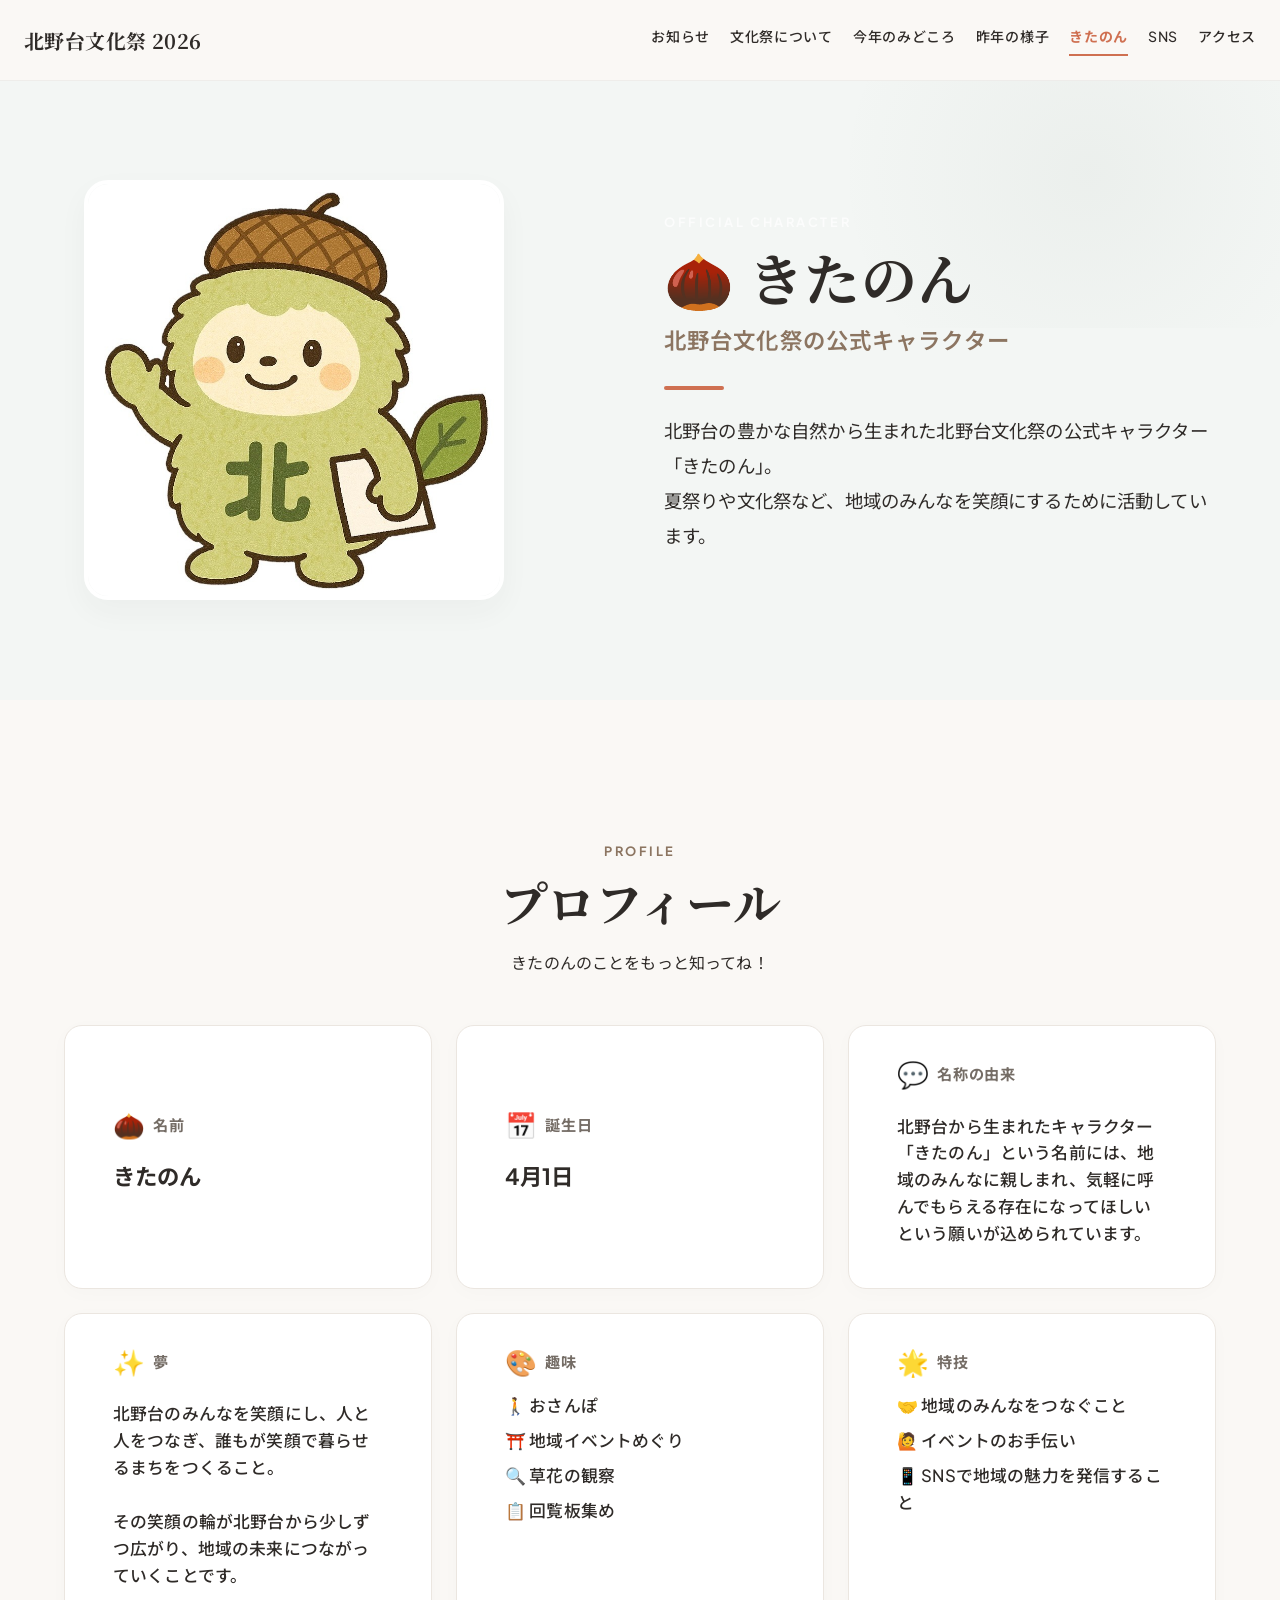
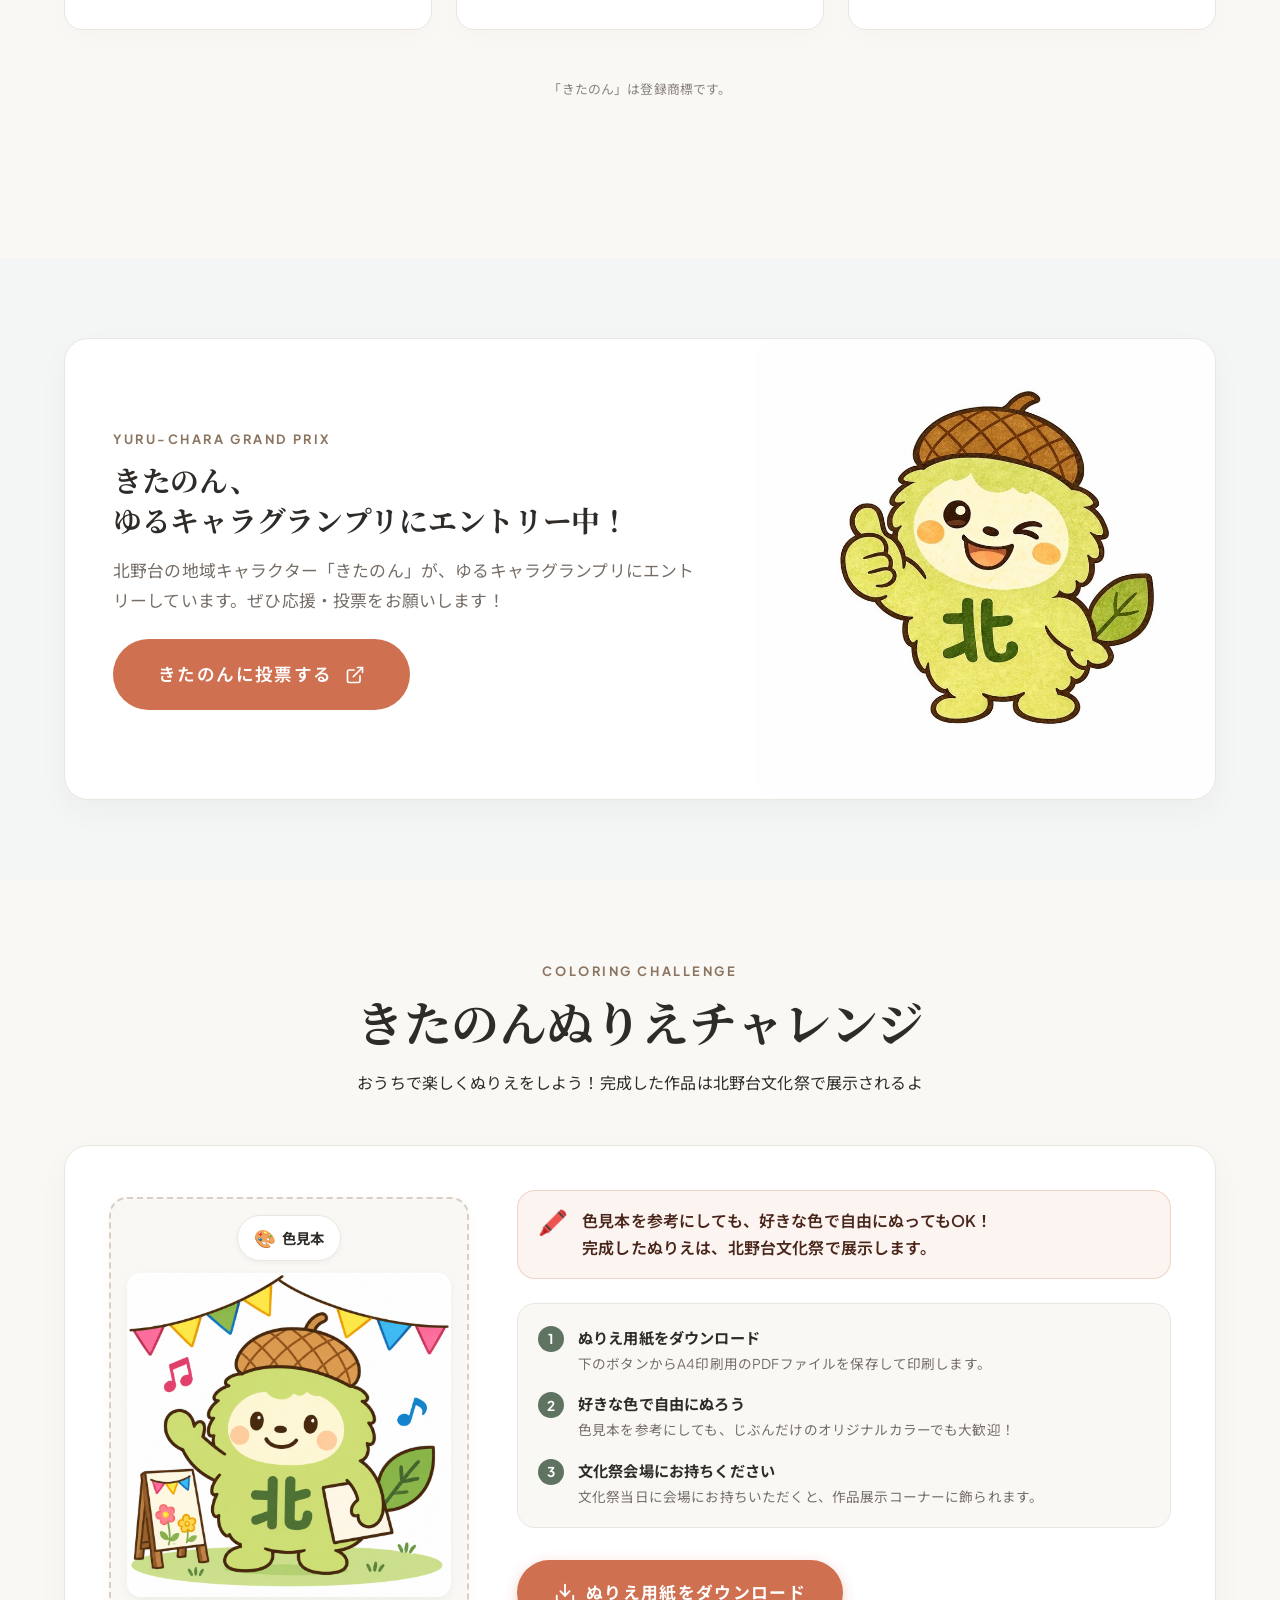
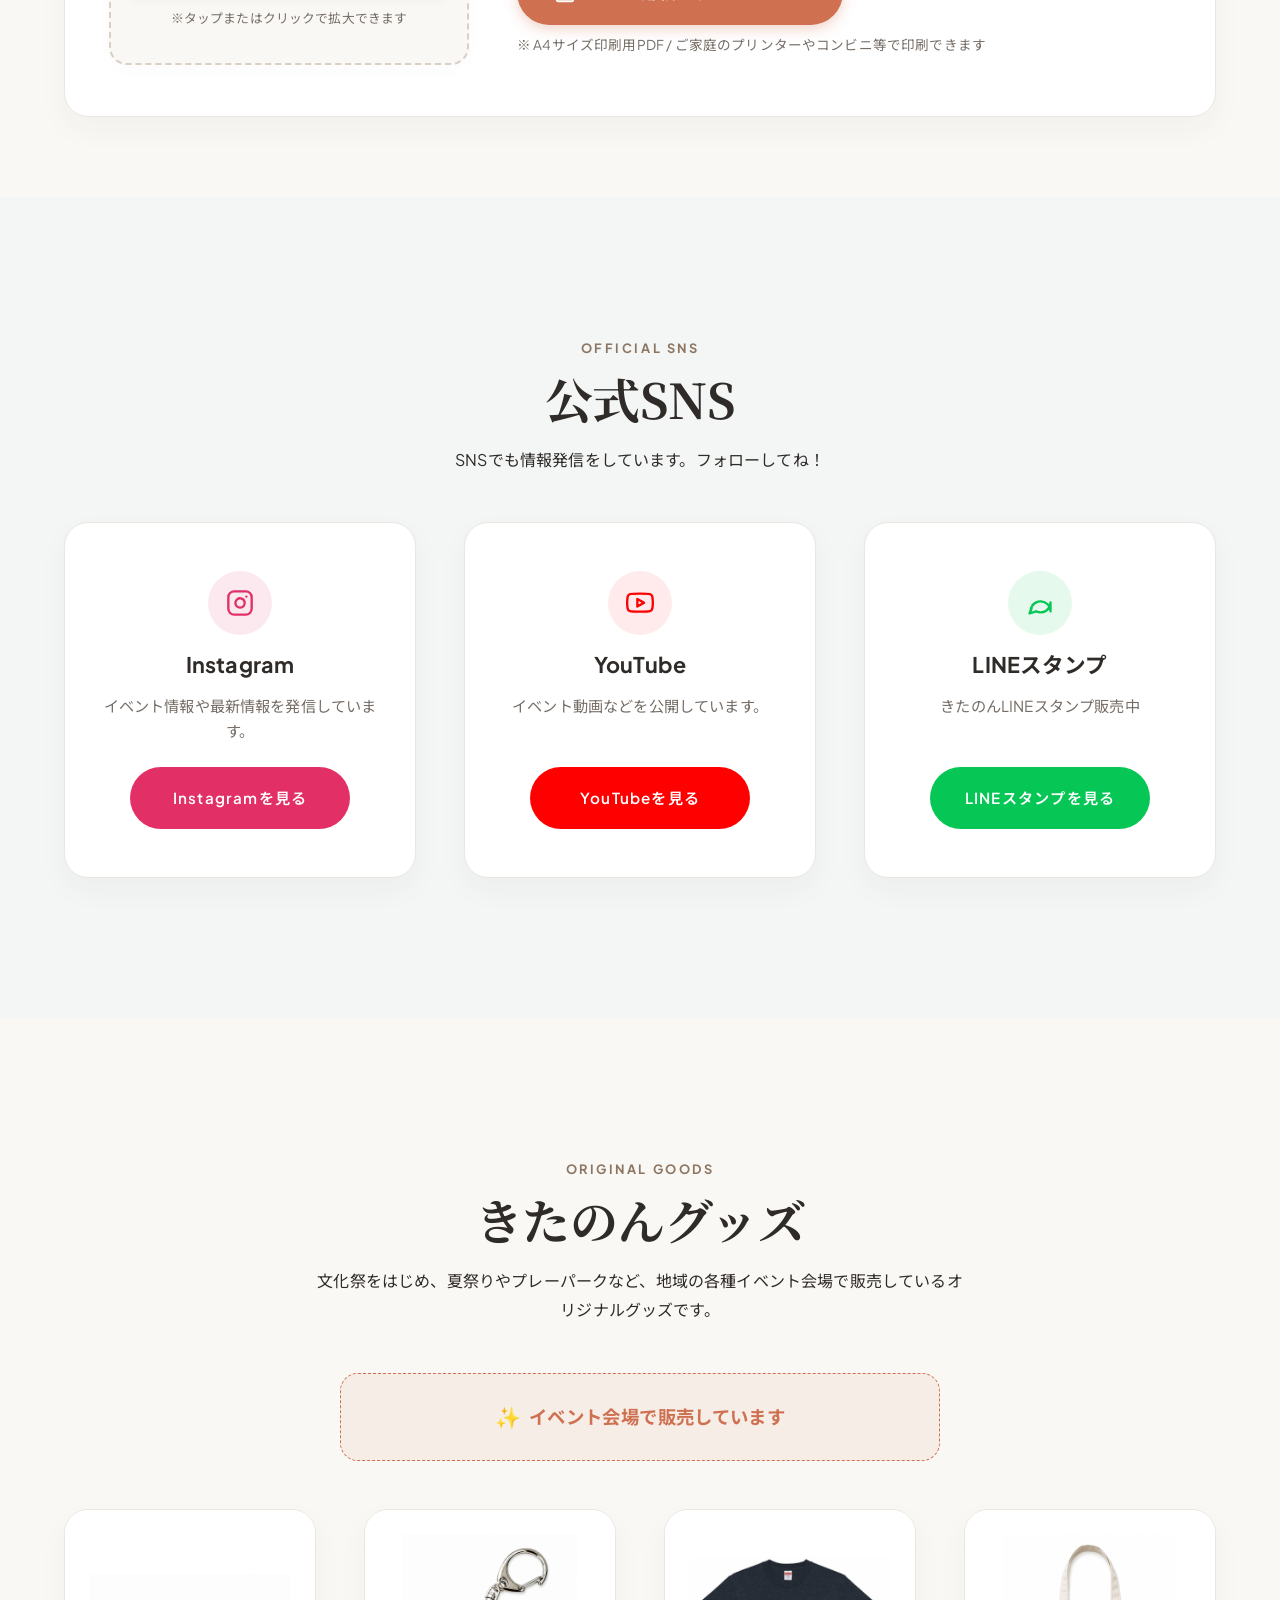
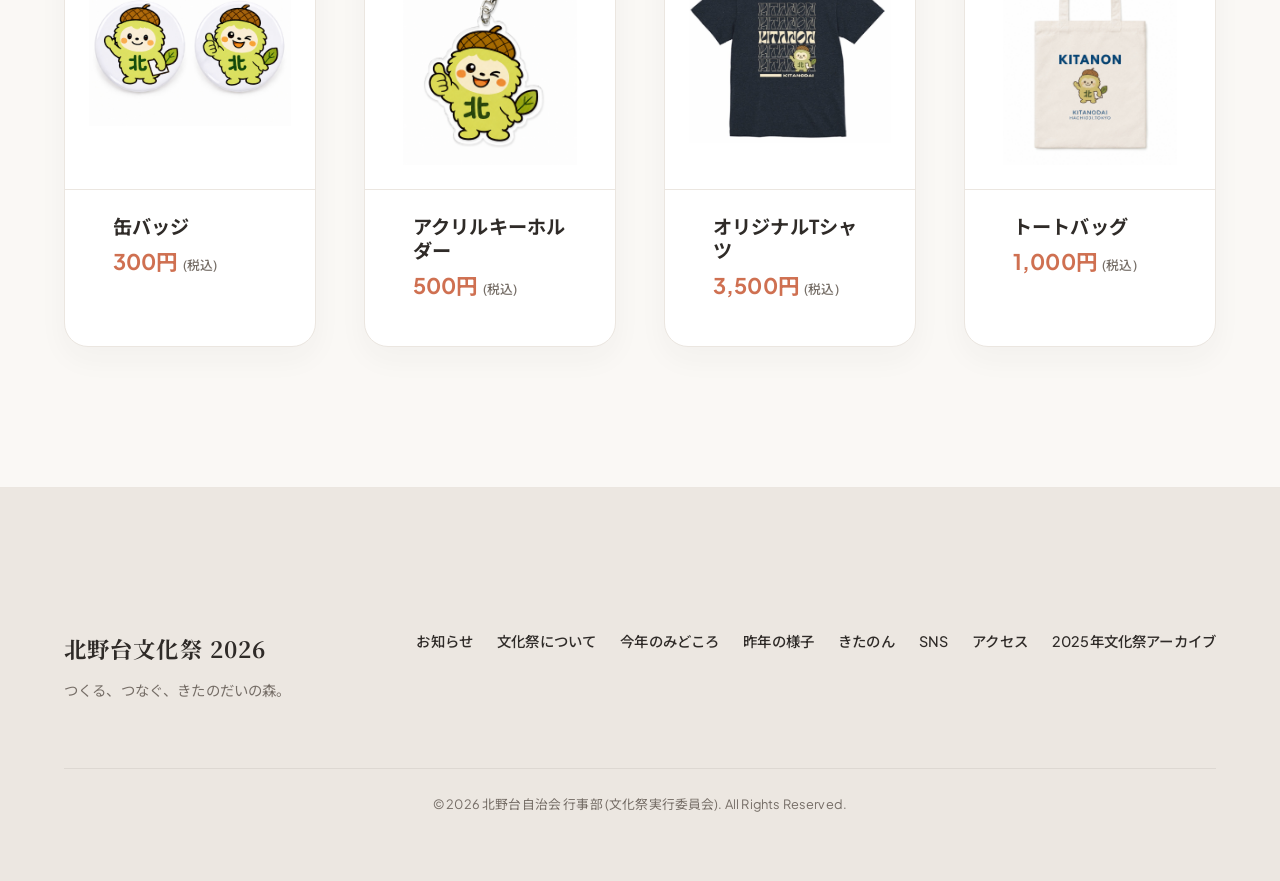
==== commit 673aa9f6: "work-in-progress: save local visitor updates" ====
--- a/kitanon/index.html
+++ b/kitanon/index.html
@@ -42,7 +42,7 @@
   <link rel="icon" type="image/png" href="../assets/images/favicon.png">
   <link rel="apple-touch-icon" href="../assets/images/favicon.png">
 
-  <link rel="stylesheet" href="../index.css?v=10">
+  <link rel="stylesheet" href="../index.css?v=13">
 
   <!-- JSON-LD Structured Data (WebPage, Organization) -->
   <script type="application/ld+json">
@@ -74,9 +74,8 @@
         <ul class="nav-list">
           <li><a href="../#news" class="nav-link">お知らせ</a></li>
           <li><a href="../#about" class="nav-link">文化祭について</a></li>
-          <li><a href="../#highlights" class="nav-link">昨年の開催内容</a></li>
-          <li><a href="../#gallery" class="nav-link">ギャラリー</a></li>
-          <li><a href="../#entry" class="nav-link nav-cta">出展エントリー</a></li>
+          <li><a href="../#program" class="nav-link">今年のみどころ</a></li>
+          <li><a href="../#highlights" class="nav-link">昨年の様子</a></li>
           <li><a href="#" class="nav-link active">きたのん</a></li>
           <li><a href="../#instagram" class="nav-link">SNS</a></li>
           <li><a href="../#access" class="nav-link">アクセス</a></li>
@@ -430,9 +429,8 @@
       <div class="footer-links">
         <a href="../#news">お知らせ</a>
         <a href="../#about">文化祭について</a>
-        <a href="../#highlights">昨年の開催内容</a>
-        <a href="../#gallery">ギャラリー</a>
-        <a href="../#entry">出展エントリー</a>
+        <a href="../#program">今年のみどころ</a>
+        <a href="../#highlights">昨年の様子</a>
         <a href="#">きたのん</a>
         <a href="../#instagram">SNS</a>
         <a href="../#access">アクセス</a>
--- a/index.css
+++ b/index.css
@@ -639,6 +639,16 @@
   letter-spacing: 0.02em;
 }
 
+.hero-edition {
+  display: block;
+  font-family: var(--font-sans);
+  font-size: clamp(0.95rem, 1.4vw, 1.15rem);
+  font-weight: 700;
+  color: var(--accent-color);
+  letter-spacing: 0.12em;
+  margin-bottom: 2px;
+}
+
 .hero-meta-divider {
   width: 60px;
   height: 2px;
@@ -654,6 +664,24 @@
   margin-bottom: 0.25rem;
 }
 
+.hero-time {
+  font-family: var(--font-sans);
+  font-size: clamp(0.92rem, 1.1vw, 1rem);
+  font-weight: 600;
+  color: var(--text-color);
+  margin-bottom: 0.25rem;
+  display: flex;
+  align-items: center;
+  flex-wrap: wrap;
+  gap: 6px;
+}
+
+.hero-time-sub {
+  font-size: 0.82rem;
+  color: var(--text-muted);
+  font-weight: 500;
+}
+
 .hero-venue {
   font-family: var(--font-sans);
   font-size: clamp(0.9rem, 1.1vw, 1rem);
@@ -681,18 +709,6 @@
   .hero-actions .btn {
     width: auto;
   }
-}
-
-.hero-deadline-sub {
-  font-family: var(--font-sans);
-  font-size: 0.85rem;
-  color: var(--accent-color);
-  margin-top: 14px;
-  font-weight: 600;
-  letter-spacing: 0.05em;
-  display: flex;
-  align-items: center;
-  gap: 6px;
 }
 
 /* Pop-up Kitanon */
@@ -1228,182 +1244,290 @@
 }
 
 /* ==========================================================================
-   4.5. Entry Section Styles (出展エントリー受付中)
+   4. Program Section Styles (2026年 今年のみどころ)
    ========================================================================== */
-.entry-section {
+.program-section {
   background-color: #F8F4F0; /* Warm sand beige */
   border-top: 1px solid var(--border-color);
   border-bottom: 1px solid var(--border-color);
 }
 
-.entry-badge {
-  display: inline-block;
-  background-color: var(--accent-color);
-  color: #FFFFFF;
-  font-family: var(--font-sans);
-  font-weight: 700;
-  font-size: 0.8rem;
-  letter-spacing: 0.1em;
-  padding: 4px 16px;
-  border-radius: var(--radius-full);
-  margin-bottom: var(--spacing-sm);
-  text-transform: uppercase;
-  box-shadow: 0 4px 10px rgba(207, 112, 81, 0.15);
-}
-
-.entry-subtitle {
-  font-size: clamp(1.05rem, 2vw, 1.25rem);
-  color: var(--text-color);
-  font-weight: 500;
+.program-catch {
+  font-family: var(--font-serif);
+  font-size: clamp(1.15rem, 2.2vw, 1.45rem);
+  font-weight: 700;
+  color: var(--accent-color);
   margin-top: var(--spacing-xs);
-  line-height: 1.6;
-}
-
-.entry-highlight-box {
-  background-color: var(--card-bg);
-  border-radius: var(--radius-lg);
-  border: 1.5px solid var(--border-color);
-  padding: var(--spacing-md) var(--spacing-lg);
-  max-width: 750px;
-  margin: 0 auto var(--spacing-lg);
-  text-align: center;
-  box-shadow: var(--shadow-md);
-}
-
-.entry-deadline-banner {
-  display: flex;
-  flex-direction: column;
-  align-items: center;
-  justify-content: center;
-  gap: var(--spacing-xs);
   margin-bottom: var(--spacing-xs);
-}
-
-@media (min-width: 600px) {
-  .entry-deadline-banner {
-    flex-direction: row;
-    gap: var(--spacing-md);
-  }
-}
-
-.deadline-label {
-  background-color: var(--accent-color);
-  color: #FFFFFF;
-  font-family: var(--font-sans);
-  font-weight: 700;
-  font-size: 0.85rem;
-  padding: 4px 12px;
-  border-radius: var(--radius-sm);
-  letter-spacing: 0.1em;
-}
-
-.deadline-date {
-  font-family: var(--font-serif);
-  font-size: clamp(1.4rem, 2.5vw, 1.85rem);
-  font-weight: 700;
-  color: var(--accent-color);
-}
-
-.entry-highlight-text {
-  font-size: 0.9rem;
-  color: var(--text-muted);
-  margin-bottom: 0;
-  line-height: 1.6;
-  font-weight: 500;
-}
-
-.entry-grid {
+  letter-spacing: 0.04em;
+  line-height: 1.4;
+}
+
+.program-lead {
+  font-size: clamp(0.95rem, 1.5vw, 1.05rem);
+  color: var(--text-color);
+  margin-bottom: var(--spacing-lg);
+  line-height: 1.7;
+}
+
+.program-grid {
   display: grid;
   grid-template-columns: 1fr;
   gap: var(--spacing-md);
-  max-width: 1000px;
-  margin: 0 auto var(--spacing-lg);
-}
-
-@media (min-width: 600px) {
-  .entry-grid {
+  max-width: 1080px;
+  margin: 0 auto;
+}
+
+@media (min-width: 768px) {
+  .program-grid {
     grid-template-columns: repeat(2, 1fr);
   }
-}
-
-@media (min-width: 1024px) {
-  .entry-grid {
-    grid-template-columns: repeat(4, 1fr);
-  }
-}
-
-.entry-card {
+  .program-card-featured {
+    grid-column: span 2;
+  }
+  .program-card-concert {
+    grid-column: span 2;
+  }
+}
+
+.program-card {
   background-color: var(--card-bg);
-  border-radius: var(--radius-md); /* 18px corners */
-  padding: var(--spacing-md);
+  border-radius: var(--radius-lg);
+  padding: var(--spacing-lg);
   border: 1px solid var(--border-color);
   box-shadow: var(--shadow-sm);
   display: flex;
   flex-direction: column;
-  align-items: center;
-  text-align: center;
-  gap: var(--spacing-sm);
   transition: var(--transition-base);
-}
-
-.entry-card:hover {
+  position: relative;
+}
+
+.program-card:hover {
   transform: translateY(-4px);
   box-shadow: var(--shadow-md);
 }
 
-.entry-card-icon {
-  width: 48px;
-  height: 48px;
-  border-radius: var(--radius-full);
+.program-card-header {
+  display: flex;
+  align-items: center;
+  gap: var(--spacing-xs);
+  margin-bottom: var(--spacing-sm);
+  flex-wrap: wrap;
+}
+
+.program-category-badge {
+  display: inline-flex;
+  align-items: center;
+  gap: 4px;
   background-color: var(--main-color-light);
   color: var(--main-color);
-  display: flex;
-  align-items: center;
-  justify-content: center;
-}
-
-.entry-card-icon svg {
-  width: 24px;
-  height: 24px;
+  font-size: 0.8rem;
+  font-weight: 700;
+  font-family: var(--font-sans);
+  padding: 4px 12px;
+  border-radius: var(--radius-full);
+}
+
+.status-badge {
+  display: inline-block;
+  background-color: #EAE6DF;
+  color: var(--text-muted);
+  font-size: 0.75rem;
+  font-weight: 600;
+  font-family: var(--font-sans);
+  padding: 3px 10px;
+  border-radius: var(--radius-full);
+}
+
+.program-title {
+  font-family: var(--font-serif);
+  font-size: clamp(1.25rem, 2vw, 1.5rem);
+  font-weight: 700;
+  color: var(--text-color);
+  margin-top: 6px;
+  margin-bottom: 0;
+  width: 100%;
+}
+
+.program-card-body {
+  display: flex;
+  flex-direction: column;
+  flex-grow: 1;
+}
+
+.program-description {
+  font-size: 0.95rem;
+  color: var(--text-color);
+  line-height: 1.75;
+  margin-bottom: var(--spacing-sm);
+}
+
+/* 作品展示の写真レイアウト */
+.program-featured-content {
+  display: flex;
+  flex-direction: column;
+  gap: var(--spacing-md);
+}
+
+@media (min-width: 768px) {
+  .program-featured-content {
+    display: grid;
+    grid-template-columns: 280px 1fr;
+    gap: var(--spacing-lg);
+    align-items: center;
+  }
+}
+
+.program-featured-img-wrapper {
+  position: relative;
+}
+
+.program-featured-img-wrapper img {
+  width: 100%;
+  height: 185px;
+  object-fit: cover;
   display: block;
-}
-
-.entry-card-text {
+  border-radius: var(--radius-md);
+  border: 1px solid var(--border-color);
+  box-shadow: var(--shadow-sm);
+}
+
+.program-img-caption {
+  display: block;
+  font-size: 0.78rem;
+  color: var(--text-muted);
+  margin-top: 6px;
+  line-height: 1.4;
+}
+
+/* きたのんぬりえのサムネイルレイアウト */
+.program-nurie-layout {
+  display: flex;
+  gap: var(--spacing-md);
+  align-items: flex-start;
+}
+
+.program-nurie-thumb-wrapper {
+  width: 80px;
+  min-width: 80px;
+  height: 80px;
+  border-radius: var(--radius-md);
+  overflow: hidden;
+  position: relative;
+  border: 1px solid var(--border-color);
+  box-shadow: var(--shadow-sm);
+  background-color: #FFFFFF;
+  margin-top: 4px;
+}
+
+.program-nurie-thumb-wrapper img {
+  width: 100%;
+  height: 100%;
+  object-fit: cover;
+  display: block;
+}
+
+.nurie-thumb-label {
+  position: absolute;
+  bottom: 0;
+  left: 0;
+  right: 0;
+  background: rgba(45, 49, 46, 0.75);
+  color: #FFFFFF;
+  font-size: 0.65rem;
+  font-weight: 600;
+  text-align: center;
+  padding: 1px 0;
+  letter-spacing: 0.05em;
+}
+
+.program-status-note {
+  display: inline-flex;
+  align-items: center;
+  gap: 6px;
+  background-color: var(--bg-color);
+  border: 1px dashed var(--border-color);
+  padding: 8px 14px;
+  border-radius: var(--radius-sm);
+  font-size: 0.85rem;
+  color: var(--text-muted);
+  margin-top: auto;
+}
+
+.program-action {
+  margin-top: auto;
+  padding-top: var(--spacing-xs);
+}
+
+/* ミニコンサート専用タイムテーブル表示 */
+.program-card-concert {
+  background: linear-gradient(180deg, #FFFFFF 0%, #FAF8F5 100%);
+  border: 1.5px solid var(--border-color);
+}
+
+.concert-timetable {
+  display: grid;
+  grid-template-columns: 1fr;
+  gap: var(--spacing-md);
+  margin-top: var(--spacing-sm);
+}
+
+@media (min-width: 680px) {
+  .concert-timetable {
+    grid-template-columns: repeat(2, 1fr);
+  }
+}
+
+.concert-day-card {
+  background-color: #FFFFFF;
+  border: 1px solid var(--border-color);
+  border-radius: var(--radius-md);
+  padding: var(--spacing-md);
+  box-shadow: 0 4px 12px rgba(0, 0, 0, 0.03);
+  display: flex;
+  flex-direction: column;
+}
+
+.concert-day-badge {
+  display: flex;
+  align-items: center;
+  justify-content: space-between;
+  border-bottom: 1px solid var(--border-color);
+  padding-bottom: 8px;
+  margin-bottom: 10px;
+}
+
+.concert-date {
+  font-family: var(--font-sans);
   font-size: 0.95rem;
-  color: var(--text-color);
-  line-height: 1.65;
+  font-weight: 700;
+  color: var(--accent-color);
+}
+
+.concert-time {
+  font-family: var(--font-sans);
+  font-size: 0.85rem;
+  font-weight: 600;
+  color: var(--text-muted);
+  background-color: var(--main-color-light);
+  padding: 2px 8px;
+  border-radius: var(--radius-sm);
+}
+
+.concert-title {
+  font-family: var(--font-serif);
+  font-size: 1.15rem;
+  font-weight: 700;
+  color: var(--text-color);
+  margin-bottom: 6px;
+  line-height: 1.4;
+}
+
+.concert-text {
+  font-size: 0.88rem;
+  color: var(--text-muted);
+  line-height: 1.6;
   margin-bottom: 0;
-}
-
-.entry-card-text strong {
-  color: var(--accent-color);
-}
-
-.entry-action-wrapper {
-  text-align: center;
-  margin-top: var(--spacing-lg);
-}
-
-.btn-large {
-  padding: 18px 48px;
-  font-size: 1.05rem;
-  box-shadow: 0 8px 24px rgba(207, 112, 81, 0.15);
-}
-
-.btn-pulse {
-  animation: ctaPulse 2s infinite;
-}
-
-@keyframes ctaPulse {
-  0% {
-    box-shadow: 0 0 0 0 rgba(207, 112, 81, 0.45);
-  }
-  70% {
-    box-shadow: 0 0 0 10px rgba(207, 112, 81, 0);
-  }
-  100% {
-    box-shadow: 0 0 0 0 rgba(207, 112, 81, 0);
-  }
 }
 
 /* ==========================================================================
@@ -1481,6 +1605,68 @@
 
 .kitanon-action {
   margin-top: var(--spacing-md);
+  display: flex;
+  align-items: center;
+  gap: var(--spacing-sm);
+  flex-wrap: wrap;
+}
+
+.btn-kitanon-cta {
+  font-size: 1.05rem;
+  padding: 16px 36px;
+  display: inline-flex;
+  align-items: center;
+  justify-content: center;
+  gap: 8px;
+  min-height: 52px;
+}
+
+/* Sub CTA: Nurie Challenge Button */
+.btn-kitanon-sub-cta {
+  background-color: #FFFFFF;
+  color: var(--text-color);
+  font-size: 0.98rem;
+  font-weight: 700;
+  padding: 14px 28px;
+  border-radius: var(--radius-full);
+  border: 1.5px solid rgba(255, 255, 255, 0.85);
+  box-shadow: 0 4px 12px rgba(0, 0, 0, 0.08);
+  display: inline-flex;
+  align-items: center;
+  justify-content: center;
+  gap: 8px;
+  min-height: 52px;
+  text-decoration: none;
+  transition: var(--transition-base);
+}
+
+.btn-kitanon-sub-cta .btn-icon-emoji {
+  font-size: 1.15rem;
+  line-height: 1;
+}
+
+.btn-kitanon-sub-cta:hover,
+.btn-kitanon-sub-cta:active {
+  background-color: #FFFDF9;
+  color: var(--accent-color);
+  border-color: #FFFFFF;
+  transform: translateY(-2px);
+  box-shadow: 0 8px 20px rgba(0, 0, 0, 0.14);
+}
+
+@media (max-width: 580px) {
+  .kitanon-action {
+    flex-direction: column;
+    align-items: stretch;
+    width: 100%;
+    gap: 12px;
+  }
+
+  .btn-kitanon-cta,
+  .btn-kitanon-sub-cta {
+    width: 100%;
+    text-align: center;
+  }
 }
 
 .btn-icon {
@@ -2505,3 +2691,228 @@
   }
 }
 
+/* ------------------------------------------
+   11. Kitanon Nurie Section Styles
+   ------------------------------------------ */
+.kitanon-nurie-section {
+  padding-top: clamp(60px, 8vw, 80px);
+  padding-bottom: clamp(60px, 8vw, 80px);
+  background-color: var(--bg-color);
+}
+
+.nurie-card {
+  background-color: var(--card-bg);
+  border: 1.5px solid var(--border-color);
+  border-radius: var(--radius-lg);
+  box-shadow: var(--shadow-md);
+  padding: clamp(24px, 4vw, 44px);
+}
+
+.nurie-card-grid {
+  display: grid;
+  grid-template-columns: 1fr;
+  gap: clamp(28px, 4vw, 48px);
+  align-items: center;
+}
+
+@media (min-width: 860px) {
+  .nurie-card-grid {
+    grid-template-columns: 360px 1fr;
+  }
+}
+
+.nurie-sample-col {
+  display: flex;
+  justify-content: center;
+  align-items: center;
+}
+
+.nurie-sample-frame {
+  position: relative;
+  background: #FAF8F5;
+  border: 2px dashed #D9CFC4;
+  border-radius: var(--radius-md);
+  padding: 16px;
+  box-shadow: var(--shadow-sm);
+  width: 100%;
+  max-width: 360px;
+  display: flex;
+  flex-direction: column;
+  align-items: center;
+}
+
+.nurie-sample-badge {
+  display: inline-flex;
+  align-items: center;
+  gap: 6px;
+  background: #FFFFFF;
+  border: 1px solid var(--border-color);
+  border-radius: var(--radius-full);
+  padding: 6px 16px;
+  font-size: 0.9rem;
+  font-weight: 700;
+  color: var(--text-color);
+  margin-bottom: 12px;
+  box-shadow: 0 2px 6px rgba(0, 0, 0, 0.04);
+}
+
+.nurie-sample-badge .badge-icon {
+  font-size: 1.1rem;
+}
+
+.nurie-sample-img-wrapper {
+  width: 100%;
+  border-radius: calc(var(--radius-md) - 4px);
+  overflow: hidden;
+  background-color: #FFFFFF;
+  box-shadow: 0 3px 10px rgba(0, 0, 0, 0.05);
+  display: flex;
+  justify-content: center;
+  align-items: center;
+}
+
+.nurie-sample-img {
+  width: 100%;
+  height: auto;
+  aspect-ratio: 1 / 1;
+  max-height: 340px;
+  object-fit: contain;
+  display: block;
+}
+
+.nurie-sample-caption {
+  font-size: 0.8rem;
+  color: var(--text-muted);
+  margin-top: 10px;
+  text-align: center;
+}
+
+/* Nurie Content Column */
+.nurie-content-col {
+  display: flex;
+  flex-direction: column;
+}
+
+.nurie-message-box {
+  display: flex;
+  align-items: flex-start;
+  gap: 14px;
+  background: rgba(207, 112, 81, 0.08);
+  border: 1.5px solid rgba(207, 112, 81, 0.25);
+  border-radius: var(--radius-md);
+  padding: 16px 20px;
+  margin-bottom: 24px;
+}
+
+.nurie-message-icon {
+  font-size: 1.5rem;
+  line-height: 1;
+  flex-shrink: 0;
+  margin-top: 2px;
+}
+
+.nurie-message-text {
+  font-size: 1rem;
+  font-weight: 600;
+  color: #4A261A;
+  line-height: 1.7;
+  margin: 0;
+}
+
+.nurie-steps {
+  display: flex;
+  flex-direction: column;
+  gap: 16px;
+  margin-bottom: 28px;
+  background: #FAF8F5;
+  border-radius: var(--radius-md);
+  padding: 20px;
+  border: 1px solid var(--border-color);
+}
+
+.nurie-step-item {
+  display: flex;
+  align-items: flex-start;
+  gap: 14px;
+}
+
+.nurie-step-num {
+  width: 26px;
+  height: 26px;
+  border-radius: 50%;
+  background-color: var(--main-color);
+  color: #FFFFFF;
+  display: flex;
+  align-items: center;
+  justify-content: center;
+  font-size: 0.85rem;
+  font-weight: 700;
+  flex-shrink: 0;
+  margin-top: 2px;
+}
+
+.nurie-step-body strong {
+  display: block;
+  font-size: 0.95rem;
+  color: var(--text-color);
+  margin-bottom: 2px;
+}
+
+.nurie-step-body span {
+  display: block;
+  font-size: 0.85rem;
+  color: var(--text-muted);
+  line-height: 1.5;
+}
+
+.nurie-download-area {
+  margin-top: 4px;
+}
+
+.btn-nurie-download {
+  font-size: 1.05rem;
+  font-weight: 700;
+  padding: 16px 36px;
+  min-height: 52px;
+  display: inline-flex;
+  align-items: center;
+  justify-content: center;
+  gap: 10px;
+  background-color: var(--accent-color);
+  color: #FFFFFF;
+  border-radius: var(--radius-full);
+  box-shadow: 0 4px 14px rgba(207, 112, 81, 0.3);
+  text-decoration: none;
+  cursor: pointer;
+  transition: var(--transition-base);
+}
+
+.btn-nurie-download:hover {
+  background-color: var(--accent-color-hover);
+  box-shadow: 0 6px 20px rgba(207, 112, 81, 0.45);
+  transform: translateY(-2px);
+  color: #FFFFFF;
+}
+
+.btn-nurie-download svg {
+  transition: transform 0.25s ease;
+}
+
+.btn-nurie-download:hover svg {
+  transform: translateY(2px);
+}
+
+.nurie-download-note {
+  font-size: 0.85rem;
+  color: var(--text-muted);
+  margin-top: 10px;
+  line-height: 1.5;
+}
+
+@media (max-width: 580px) {
+  .btn-nurie-download {
+    width: 100%;
+  }
+}
+
+
